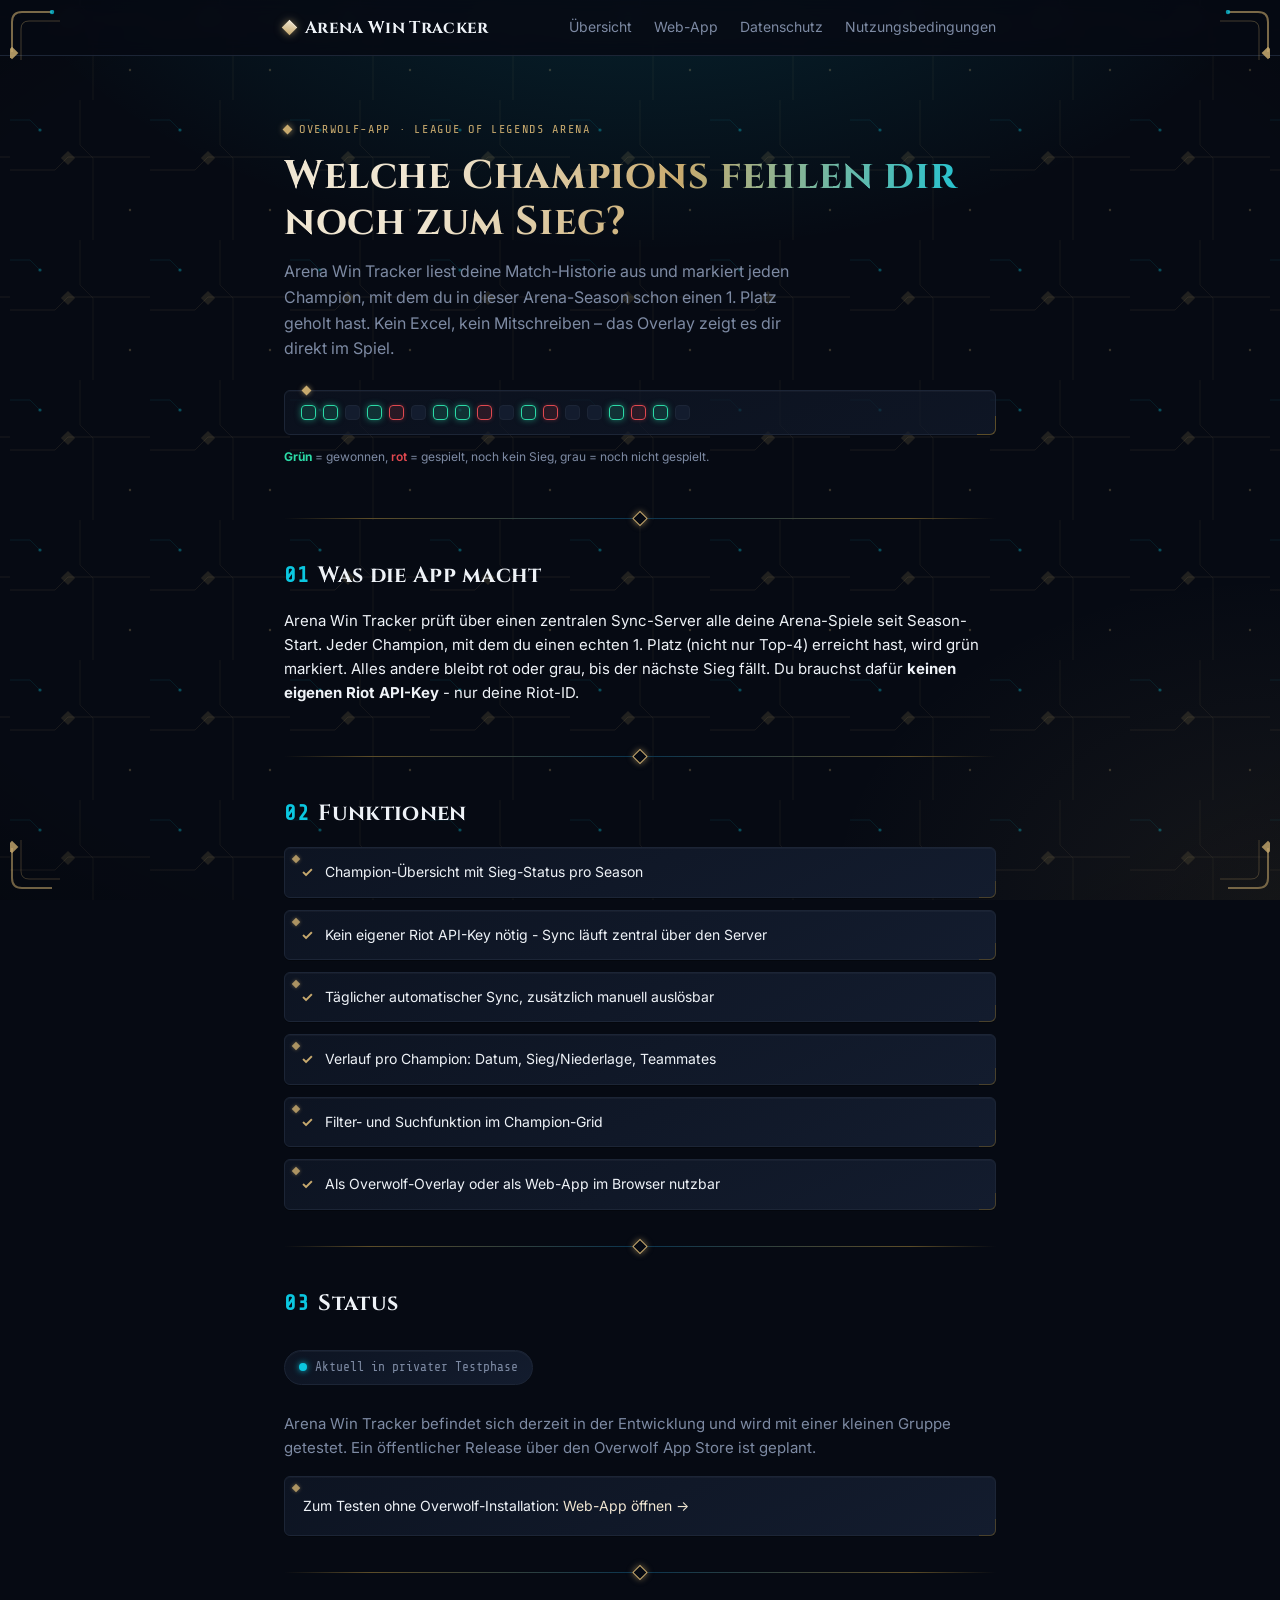
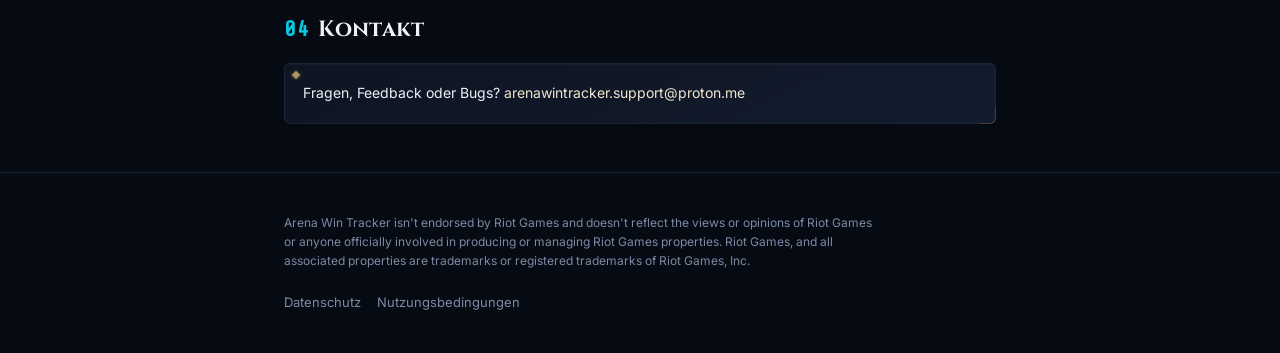
==== index.html @ 66c4bb80 "Add files via upload" ====
<!DOCTYPE html>
<html lang="de">
<head>
  <meta charset="utf-8" />
  <meta name="viewport" content="width=device-width, initial-scale=1" />
  <title>Arena Win Tracker</title>
  <meta name="description" content="Arena Win Tracker zeigt dir auf einen Blick, mit welchen Champions du in dieser League of Legends Arena-Season schon einen 1. Platz erreicht hast." />
  <link rel="stylesheet" href="style.css" />
</head>
<body>

  <nav class="top">
    <div class="wrap">
      <div class="brand"><span class="dot"></span> Arena Win Tracker</div>
      <div class="links">
        <a href="index.html">Übersicht</a>
        <a href="app/index.html">Web-App</a>
        <a href="privacy.html">Datenschutz</a>
        <a href="terms.html">Nutzungsbedingungen</a>
      </div>
    </div>
  </nav>

  <header class="hero">
    <div class="wrap">
      <div class="eyebrow">Overwolf-App · League of Legends Arena</div>
      <h1>Welche Champions fehlen dir noch zum Sieg?</h1>
      <p class="lead">
        Arena Win Tracker liest deine Match-Historie aus und markiert jeden Champion,
        mit dem du in dieser Arena-Season schon einen 1. Platz geholt hast. Kein Excel,
        kein Mitschreiben – das Overlay zeigt es dir direkt im Spiel.
      </p>
      <div class="tile-row" aria-hidden="true">
        <div class="tile won"></div><div class="tile won"></div><div class="tile"></div>
        <div class="tile won"></div><div class="tile lost"></div><div class="tile"></div>
        <div class="tile won"></div><div class="tile won"></div><div class="tile lost"></div>
        <div class="tile"></div><div class="tile won"></div><div class="tile lost"></div>
        <div class="tile"></div><div class="tile"></div><div class="tile won"></div>
        <div class="tile lost"></div><div class="tile won"></div><div class="tile"></div>
      </div>
      <p class="tile-caption"><strong>Grün</strong> = gewonnen, <span class="lost-label">rot</span> = gespielt, noch kein Sieg, grau = noch nicht gespielt.</p>
    </div>
  </header>

  <section class="block">
    <div class="wrap">
      <h2><span class="num">01</span>Was die App macht</h2>
      <p>
        Arena Win Tracker prüft über einen zentralen Sync-Server alle deine
        Arena-Spiele seit Season-Start. Jeder Champion, mit dem du einen echten 1. Platz
        (nicht nur Top-4) erreicht hast, wird grün markiert. Alles andere bleibt rot
        oder grau, bis der nächste Sieg fällt. Du brauchst dafür <strong>keinen
        eigenen Riot API-Key</strong> - nur deine Riot-ID.
      </p>
    </div>
  </section>

  <section class="block">
    <div class="wrap">
      <h2><span class="num">02</span>Funktionen</h2>
      <ul class="feature-list">
        <li><span class="mark">✓</span> Champion-Übersicht mit Sieg-Status pro Season</li>
        <li><span class="mark">✓</span> Kein eigener Riot API-Key nötig - Sync läuft zentral über den Server</li>
        <li><span class="mark">✓</span> Täglicher automatischer Sync, zusätzlich manuell auslösbar</li>
        <li><span class="mark">✓</span> Verlauf pro Champion: Datum, Sieg/Niederlage, Teammates</li>
        <li><span class="mark">✓</span> Filter- und Suchfunktion im Champion-Grid</li>
        <li><span class="mark">✓</span> Als Overwolf-Overlay oder als Web-App im Browser nutzbar</li>
      </ul>
    </div>
  </section>

  <section class="block">
    <div class="wrap">
      <h2><span class="num">03</span>Status</h2>
      <p class="status-badge"><span class="pulse"></span> Aktuell in privater Testphase</p>
      <p class="muted" style="margin-top:14px;">
        Arena Win Tracker befindet sich derzeit in der Entwicklung und wird mit einer
        kleinen Gruppe getestet. Ein öffentlicher Release über den Overwolf App Store
        ist geplant.
      </p>
      <div class="contact-box" style="margin-top:16px;">
        Zum Testen ohne Overwolf-Installation: <a href="app/index.html">Web-App öffnen →</a>
      </div>
    </div>
  </section>

  <section class="block">
    <div class="wrap">
      <h2><span class="num">04</span>Kontakt</h2>
      <div class="contact-box">
        Fragen, Feedback oder Bugs? <a href="mailto:arenawintracker.support@proton.me">arenawintracker.support@proton.me</a>
      </div>
    </div>
  </section>

  <footer>
    <div class="wrap">
      <p class="riot-disclaimer">
        Arena Win Tracker isn't endorsed by Riot Games and doesn't reflect the views or
        opinions of Riot Games or anyone officially involved in producing or managing
        Riot Games properties. Riot Games, and all associated properties are trademarks
        or registered trademarks of Riot Games, Inc.
      </p>
      <div class="links">
        <a href="privacy.html">Datenschutz</a>
        <a href="terms.html">Nutzungsbedingungen</a>
      </div>
    </div>
  </footer>

</body>
</html>
---- style.css ----
@import url('https://fonts.googleapis.com/css2?family=Cinzel:wght@600;700&family=Inter:wght@400;500;600&family=Share+Tech+Mono&display=swap');

:root {
  --bg: #060a13;
  --surface: #0d1422;
  --surface-2: #131c2e;
  --gold: #c8aa6e;
  --gold-light: #f0e6d2;
  --gold-dim: #5c4d28;
  --cyan: #0bc7e0;
  --cyan-dim: #0a3550;
  --win: #2bd9a6;
  --missing: #e0484f;
  --text: #eef2f7;
  --muted: #7d8aa3;
  --border: #1c2536;
}

* { box-sizing: border-box; }
html { scroll-behavior: smooth; }

body {
  margin: 0;
  background: var(--bg);
  background-image:
    radial-gradient(ellipse 1100px 600px at 50% -12%, rgba(11,199,224,0.16), transparent 60%),
    radial-gradient(ellipse 700px 500px at 100% 100%, rgba(200,170,110,0.08), transparent 65%),
    radial-gradient(ellipse 1400px 900px at 50% 50%, transparent 55%, rgba(0,0,0,0.55) 100%),
    url("data:image/svg+xml,<svg xmlns='http://www.w3.org/2000/svg' width='140' height='140'><path d='M0 70 H45 L58 57 H140' stroke='%23c8aa6e' stroke-width='1' fill='none' opacity='0.10'/><path d='M70 0 V45 L83 58 V140' stroke='%23c8aa6e' stroke-width='1' fill='none' opacity='0.07'/><path d='M0 20 H20 L30 30' stroke='%230bc7e0' stroke-width='1' fill='none' opacity='0.10'/><rect x='53' y='53' width='10' height='10' fill='%23c8aa6e' opacity='0.14' transform='rotate(45 58 58)'/><circle cx='30' cy='30' r='1.6' fill='%230bc7e0' opacity='0.35'/><circle cx='120' cy='110' r='1.2' fill='%23c8aa6e' opacity='0.25'/></svg>");
  background-position: top center, bottom right, center, center;
  background-repeat: no-repeat, no-repeat, no-repeat, repeat;
  background-attachment: fixed, fixed, fixed, fixed;
  position: relative;
  color: var(--text);
  font-family: 'Inter', "Segoe UI", Arial, sans-serif;
  line-height: 1.6;
}
body::before, body::after {
  content: ""; position: fixed; width: 60px; height: 60px; z-index: 5; pointer-events: none;
}
body::before { left: 10px; bottom: 10px; background: url("data:image/svg+xml,<svg xmlns='http://www.w3.org/2000/svg' width='60' height='60'><path d='M2 18 L2 48 Q2 58 12 58 L42 58' stroke='%23c8aa6e' stroke-width='2' fill='none' opacity='0.55'/><path d='M11 10 L11 41 Q11 49 19 49 L50 49' stroke='%23c8aa6e' stroke-width='1' fill='none' opacity='0.28'/><rect x='-2.5' y='12.5' width='9' height='9' fill='%23c8aa6e' opacity='0.8' transform='rotate(45 2 17)'/></svg>") no-repeat; }
body::after  { right: 10px; bottom: 10px; background: url("data:image/svg+xml,<svg xmlns='http://www.w3.org/2000/svg' width='60' height='60'><path d='M58 18 L58 48 Q58 58 48 58 L18 58' stroke='%23c8aa6e' stroke-width='2' fill='none' opacity='0.55'/><path d='M49 10 L49 41 Q49 49 41 49 L10 49' stroke='%23c8aa6e' stroke-width='1' fill='none' opacity='0.28'/><rect x='53.5' y='12.5' width='9' height='9' fill='%23c8aa6e' opacity='0.8' transform='rotate(45 58 17)'/></svg>") no-repeat; }

h1, h2, h3, .display {
  font-family: 'Cinzel', "Segoe UI", Arial, sans-serif;
  font-weight: 700;
  letter-spacing: 0.015em;
}

a { color: var(--gold-light); text-decoration: none; }
a:hover { text-decoration: underline; color: var(--cyan); }
a:focus-visible, button:focus-visible { outline: 2px solid var(--cyan); outline-offset: 2px; }

.wrap { max-width: 760px; margin: 0 auto; padding: 0 24px; }

/* ---------- Nav ---------- */

nav.top {
  border-bottom: 1px solid var(--border);
  background: rgba(6,10,19,0.86);
  backdrop-filter: blur(8px);
  position: sticky; top: 0; z-index: 10;
}
nav.top::before, nav.top::after {
  content: ""; position: fixed; top: 10px; width: 60px; height: 60px; z-index: 11; pointer-events: none;
}
nav.top::before { left: 10px; background: url("data:image/svg+xml,<svg xmlns='http://www.w3.org/2000/svg' width='60' height='60'><path d='M2 42 L2 12 Q2 2 12 2 L42 2' stroke='%23c8aa6e' stroke-width='2' fill='none' opacity='0.6'/><path d='M11 50 L11 19 Q11 11 19 11 L50 11' stroke='%23c8aa6e' stroke-width='1' fill='none' opacity='0.32'/><rect x='-2.5' y='38.5' width='9' height='9' fill='%23c8aa6e' opacity='0.85' transform='rotate(45 2 43)'/><circle cx='42' cy='2' r='2.2' fill='%230bc7e0' opacity='0.75'/></svg>") no-repeat; }
nav.top::after  { right: 10px; background: url("data:image/svg+xml,<svg xmlns='http://www.w3.org/2000/svg' width='60' height='60'><path d='M58 42 L58 12 Q58 2 48 2 L18 2' stroke='%23c8aa6e' stroke-width='2' fill='none' opacity='0.6'/><path d='M49 50 L49 19 Q49 11 41 11 L10 11' stroke='%23c8aa6e' stroke-width='1' fill='none' opacity='0.32'/><rect x='53.5' y='38.5' width='9' height='9' fill='%23c8aa6e' opacity='0.85' transform='rotate(45 58 43)'/><circle cx='18' cy='2' r='2.2' fill='%230bc7e0' opacity='0.75'/></svg>") no-repeat; }
nav.top .wrap {
  display: flex; align-items: center; justify-content: space-between;
  padding: 14px 24px;
}
.brand {
  display: flex; align-items: center; gap: 10px;
  font-family: 'Cinzel', sans-serif; font-weight: 700; font-size: 17px; color: var(--text);
  letter-spacing: 0.02em;
}
.brand .dot {
  width: 11px; height: 11px; background: linear-gradient(145deg, var(--gold-light), var(--gold));
  transform: rotate(45deg);
  box-shadow: 0 0 8px rgba(200,170,110,0.65), inset 0 1px 0 rgba(255,255,255,0.4);
}
nav.top .links { display: flex; gap: 22px; font-size: 14px; }
nav.top .links a { color: var(--muted); }
nav.top .links a:hover { color: var(--gold-light); text-decoration: none; }

/* ---------- Hero ---------- */

.hero { padding: 64px 0 40px; position: relative; }
.eyebrow {
  font-family: 'Share Tech Mono', monospace;
  color: var(--gold); font-size: 12px; letter-spacing: 0.14em;
  text-transform: uppercase; font-weight: 400; margin-bottom: 14px;
  display: flex; align-items: center; gap: 8px;
}
.eyebrow::before {
  content: "";
  width: 7px; height: 7px; background: var(--gold);
  transform: rotate(45deg);
  box-shadow: 0 0 6px rgba(200,170,110,0.8);
  flex-shrink: 0;
}
.hero h1 {
  font-size: 40px; line-height: 1.15; margin: 0 0 14px;
  background: linear-gradient(100deg, var(--gold-light) 20%, var(--gold) 55%, var(--cyan) 100%);
  -webkit-background-clip: text; background-clip: text; color: transparent;
}
.hero p.lead { color: var(--muted); font-size: 16px; max-width: 520px; margin: 0 0 28px; }

/* Signature element: Champion-Pool Fortschrittsreihe als gerahmtes Hextech-Panel */
.tile-row {
  display: flex; gap: 7px; flex-wrap: wrap; margin-bottom: 10px;
  position: relative; padding: 14px 16px;
  border: 1px solid var(--border); border-radius: 6px;
  background: linear-gradient(155deg, rgba(13,20,34,0.65), rgba(19,28,46,0.65));
  box-shadow: inset 0 1px 0 rgba(255,255,255,0.03);
}
.tile-row::before {
  content: ""; position: absolute; top: -4px; left: 18px;
  width: 7px; height: 7px; background: var(--gold);
  transform: rotate(45deg); box-shadow: 0 0 5px rgba(200,170,110,0.7);
}
.tile-row::after {
  content: ""; position: absolute; bottom: -1px; right: -1px;
  width: 18px; height: 18px;
  border-bottom: 1.5px solid var(--gold-dim); border-right: 1.5px solid var(--gold-dim);
  border-radius: 0 0 6px 0;
}
.tile {
  width: 15px; height: 15px;
  border-radius: 4px;
  background: var(--surface-2);
  border: 1.5px solid var(--border);
  transition: transform 0.12s ease, box-shadow 0.12s ease;
}
.tile.won { background: rgba(43,217,166,0.16); border-color: var(--win); box-shadow: 0 0 6px rgba(43,217,166,0.5); }
.tile.lost { background: rgba(224,72,79,0.14); border-color: var(--missing); box-shadow: 0 0 4px rgba(224,72,79,0.3); }
.tile-row:hover .tile { transform: scale(1.05); }
.tile-caption { font-size: 12px; color: var(--muted); }
.tile-caption strong { color: var(--win); }
.tile-caption .lost-label { color: var(--missing); font-weight: 600; }

/* ---------- Sections ---------- */

section.block {
  padding: 40px 0 36px; border-top: none; position: relative;
}
section.block::before {
  content: "";
  position: absolute; top: 0; left: 50%; transform: translateX(-50%);
  width: calc(100% - 48px); max-width: 712px; height: 1px;
  background: linear-gradient(90deg, transparent, var(--gold-dim) 12%, var(--cyan-dim) 50%, var(--gold-dim) 88%, transparent);
}
section.block::after {
  content: "";
  position: absolute; top: -5px; left: 50%;
  width: 9px; height: 9px; background: var(--bg);
  border: 1.5px solid var(--gold);
  transform: translateX(-50%) rotate(45deg);
  box-shadow: 0 0 6px rgba(200,170,110,0.6);
}
section.block h2 { font-size: 22px; margin: 0 0 16px; color: var(--text); }
section.block h2 .num {
  font-family: 'Share Tech Mono', monospace; color: var(--cyan);
  margin-right: 8px; letter-spacing: 0.05em;
}

.feature-list { list-style: none; margin: 0; padding: 0; display: grid; gap: 12px; }
.feature-list li {
  position: relative;
  display: flex; gap: 12px; align-items: flex-start; padding: 13px 16px;
  background: linear-gradient(155deg, var(--surface), var(--surface-2));
  border: 1px solid var(--border); border-radius: 6px; font-size: 14px;
  box-shadow: inset 0 1px 0 rgba(255,255,255,0.03), 0 1px 0 rgba(0,0,0,0.3);
  transition: border-color 0.18s ease, transform 0.18s ease, box-shadow 0.18s ease;
}
.feature-list li:hover {
  border-color: var(--gold-dim);
  transform: translateY(-1px);
  box-shadow: inset 0 1px 0 rgba(255,255,255,0.04), 0 6px 18px rgba(0,0,0,0.35);
}
.feature-list li::before, .contact-box::before {
  content: ""; position: absolute; top: 8px; left: 8px;
  width: 6px; height: 6px; background: var(--gold);
  transform: rotate(45deg); opacity: 0.85; pointer-events: none;
  box-shadow: 0 0 4px rgba(200,170,110,0.6);
}
.feature-list li::after, .contact-box::after {
  content: ""; position: absolute; bottom: -1px; right: -1px;
  width: 16px; height: 16px; pointer-events: none;
  border-bottom: 1.5px solid var(--gold-dim); border-right: 1.5px solid var(--gold-dim);
  border-radius: 0 0 6px 0; opacity: 0.7;
}
.feature-list li .mark { color: var(--gold); font-weight: 700; flex-shrink: 0; }

.status-badge {
  display: inline-flex; align-items: center; gap: 8px;
  background: linear-gradient(155deg, var(--surface), var(--surface-2));
  border: 1px solid var(--border);
  border-radius: 999px; padding: 6px 14px; font-size: 13px; color: var(--muted);
  font-family: 'Share Tech Mono', monospace;
  box-shadow: inset 0 1px 0 rgba(255,255,255,0.04);
}
.status-badge .pulse {
  width: 8px; height: 8px; border-radius: 50%; background: var(--cyan);
  box-shadow: 0 0 6px rgba(11,199,224,0.9);
  animation: hexPulse 1.8s ease-in-out infinite;
}
@keyframes hexPulse {
  0%, 100% { opacity: 1; box-shadow: 0 0 4px rgba(11,199,224,0.7); }
  50% { opacity: 0.55; box-shadow: 0 0 10px rgba(11,199,224,1); }
}

p { color: var(--text); font-size: 15px; }
p.muted, .muted { color: var(--muted); }

table.legal { width: 100%; border-collapse: collapse; font-size: 14px; margin: 16px 0; }
table.legal th, table.legal td {
  text-align: left; padding: 10px 12px; border-bottom: 1px solid var(--border); vertical-align: top;
}
table.legal th { color: var(--gold-light); font-weight: 600; width: 38%; font-family: 'Share Tech Mono', monospace; font-size: 12.5px; letter-spacing: 0.02em; }
table.legal tr { transition: background 0.15s ease; }
table.legal tr:hover td, table.legal tr:hover th { background: rgba(11,199,224,0.06); }

.contact-box {
  position: relative;
  background: linear-gradient(155deg, var(--surface), var(--surface-2));
  border: 1px solid var(--border);
  border-radius: 6px; padding: 18px; font-size: 14px;
  box-shadow: inset 0 1px 0 rgba(255,255,255,0.03), 0 1px 0 rgba(0,0,0,0.3);
}

/* ---------- Footer ---------- */

footer {
  border-top: 1px solid var(--border);
  padding: 28px 0 40px; margin-top: 12px;
}
footer .wrap { display: flex; flex-direction: column; gap: 10px; }
.riot-disclaimer {
  font-size: 12px; color: var(--muted); line-height: 1.6; max-width: 600px;
}
footer .links { display: flex; gap: 16px; font-size: 13px; }
footer .links a { color: var(--muted); }
footer .links a:hover { color: var(--gold-light); }

@media (max-width: 560px) {
  .hero h1 { font-size: 30px; }
  nav.top::before, nav.top::after, body::before, body::after { display: none; }
}

@media (prefers-reduced-motion: reduce) {
  html { scroll-behavior: auto; }
  .status-badge .pulse { animation: none; }
}
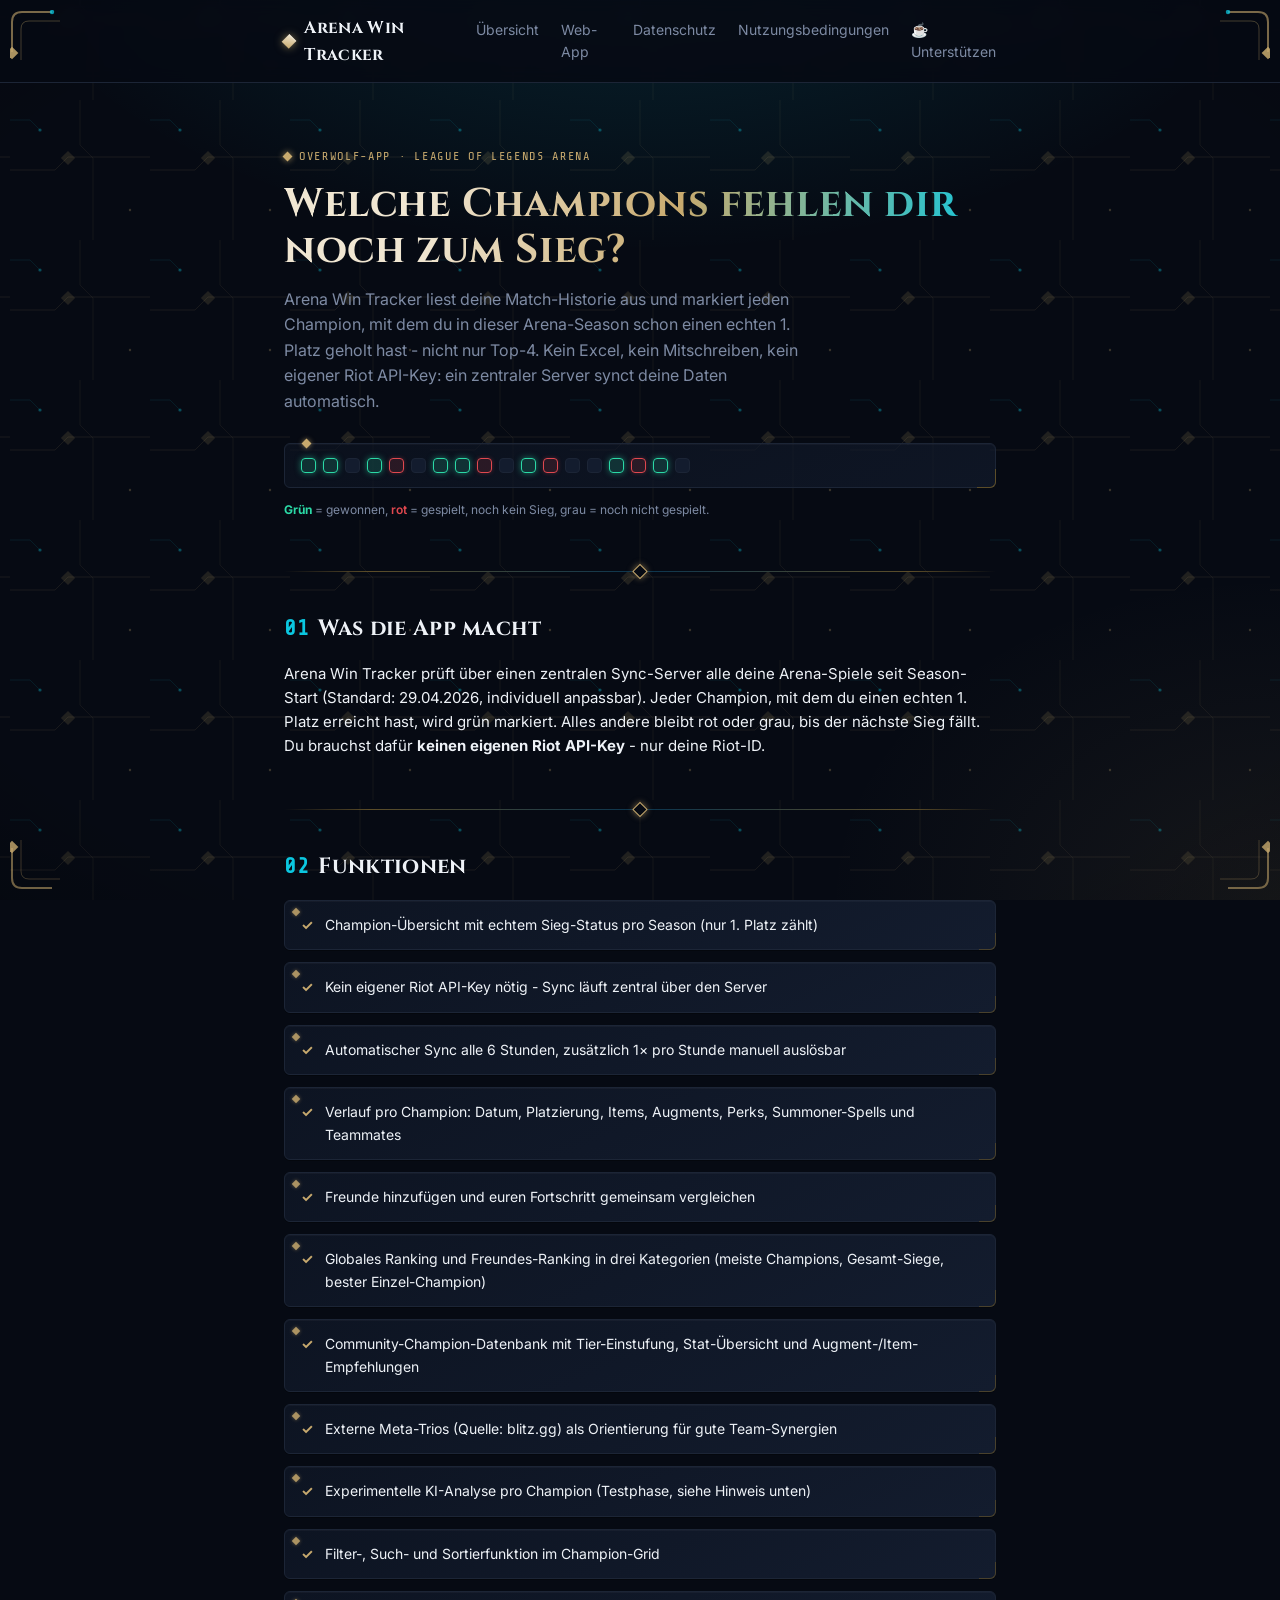
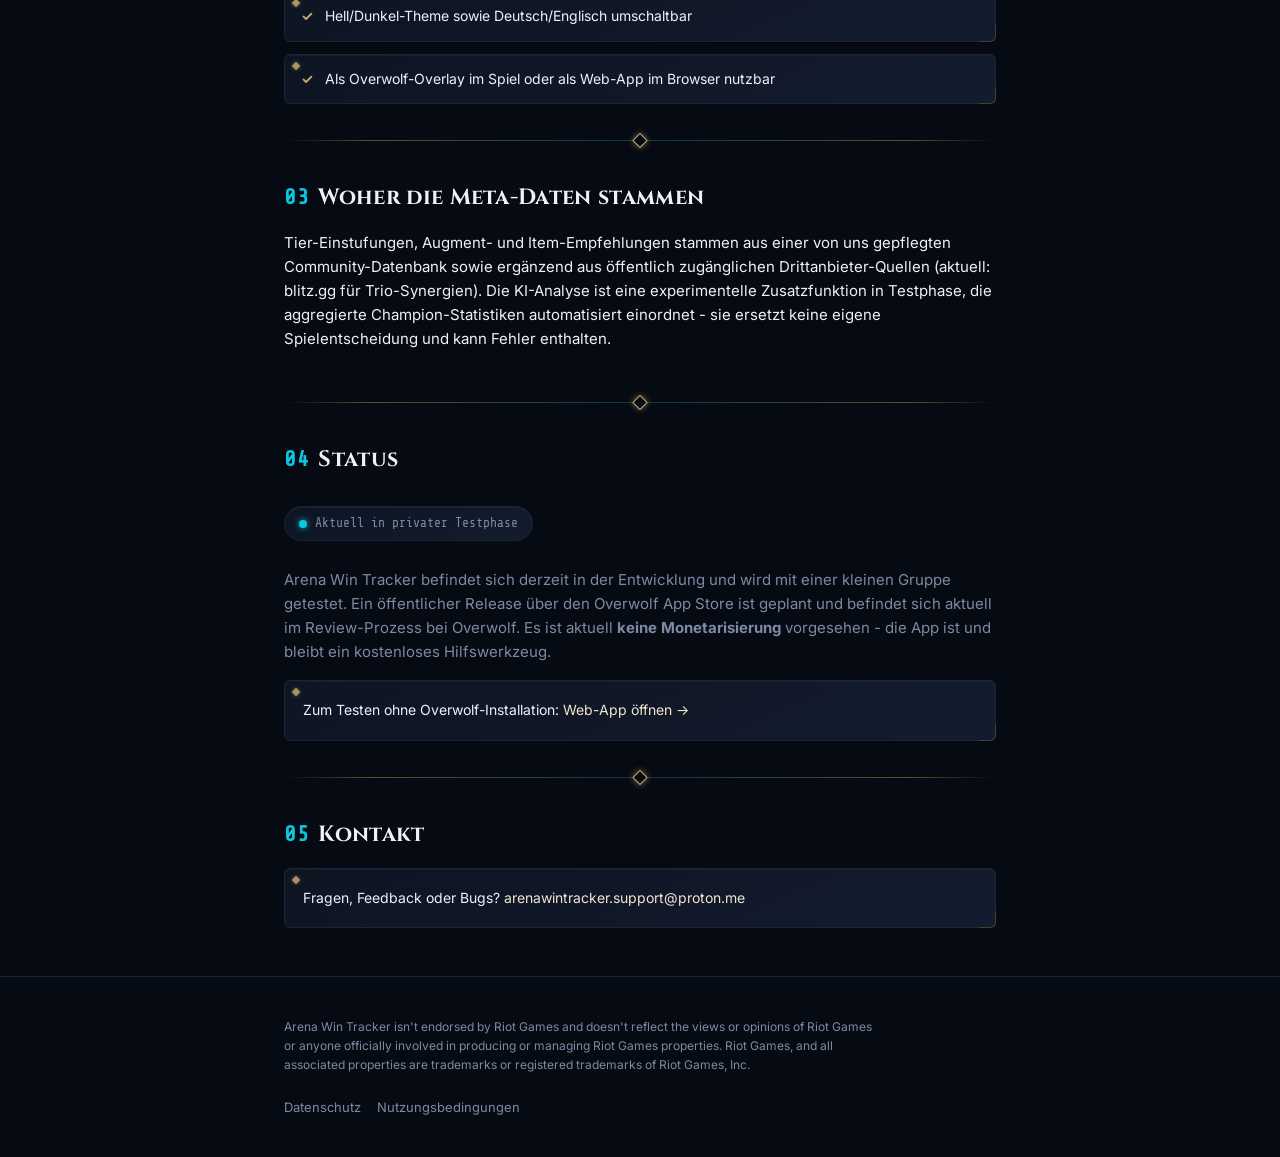
==== commit c174f054: "Add files via upload" ====
--- a/index.html
+++ b/index.html
@@ -4,7 +4,27 @@
   <meta charset="utf-8" />
   <meta name="viewport" content="width=device-width, initial-scale=1" />
   <title>Arena Win Tracker</title>
-  <meta name="description" content="Arena Win Tracker zeigt dir auf einen Blick, mit welchen Champions du in dieser League of Legends Arena-Season schon einen 1. Platz erreicht hast." />
+  <meta name="description" content="Arena Win Tracker zeigt dir auf einen Blick, mit welchen Champions du in dieser League of Legends Arena-Season schon einen echten 1. Platz erreicht hast - inklusive Freunde-Ranking und Community-Tier-Liste." />
+
+  <!-- Favicon -->
+  <link rel="icon" type="image/svg+xml" href="favicon.svg" />
+  <link rel="icon" type="image/png" sizes="32x32" href="favicon-32.png" />
+  <link rel="icon" type="image/png" sizes="192x192" href="favicon-192.png" />
+  <link rel="apple-touch-icon" href="apple-touch-icon.png" />
+
+  <!-- Open Graph / Social-Vorschau -->
+  <meta property="og:type" content="website" />
+  <meta property="og:title" content="Arena Win Tracker" />
+  <meta property="og:description" content="Welche Champions fehlen dir noch zum Sieg? Arena Win Tracker zeigt deinen 1.-Platz-Fortschritt in League of Legends Arena." />
+  <meta property="og:url" content="https://arenawintracker.org/" />
+  <meta property="og:image" content="https://arenawintracker.org/og-image.png" />
+  <meta property="og:image:width" content="1200" />
+  <meta property="og:image:height" content="630" />
+  <meta name="twitter:card" content="summary_large_image" />
+  <meta name="twitter:title" content="Arena Win Tracker" />
+  <meta name="twitter:description" content="Welche Champions fehlen dir noch zum Sieg? Arena Win Tracker zeigt deinen 1.-Platz-Fortschritt in League of Legends Arena." />
+  <meta name="twitter:image" content="https://arenawintracker.org/og-image.png" />
+
   <link rel="stylesheet" href="style.css" />
 </head>
 <body>
@@ -17,6 +37,7 @@
         <a href="app/index.html">Web-App</a>
         <a href="privacy.html">Datenschutz</a>
         <a href="terms.html">Nutzungsbedingungen</a>
+        <a href="https://ko-fi.com/DEIN-KOFI-NAME" target="_blank" rel="noopener noreferrer">☕ Unterstützen</a>
       </div>
     </div>
   </nav>
@@ -27,8 +48,9 @@
       <h1>Welche Champions fehlen dir noch zum Sieg?</h1>
       <p class="lead">
         Arena Win Tracker liest deine Match-Historie aus und markiert jeden Champion,
-        mit dem du in dieser Arena-Season schon einen 1. Platz geholt hast. Kein Excel,
-        kein Mitschreiben – das Overlay zeigt es dir direkt im Spiel.
+        mit dem du in dieser Arena-Season schon einen echten 1. Platz geholt hast -
+        nicht nur Top-4. Kein Excel, kein Mitschreiben, kein eigener Riot API-Key:
+        ein zentraler Server synct deine Daten automatisch.
       </p>
       <div class="tile-row" aria-hidden="true">
         <div class="tile won"></div><div class="tile won"></div><div class="tile"></div>
@@ -47,10 +69,11 @@
       <h2><span class="num">01</span>Was die App macht</h2>
       <p>
         Arena Win Tracker prüft über einen zentralen Sync-Server alle deine
-        Arena-Spiele seit Season-Start. Jeder Champion, mit dem du einen echten 1. Platz
-        (nicht nur Top-4) erreicht hast, wird grün markiert. Alles andere bleibt rot
-        oder grau, bis der nächste Sieg fällt. Du brauchst dafür <strong>keinen
-        eigenen Riot API-Key</strong> - nur deine Riot-ID.
+        Arena-Spiele seit Season-Start (Standard: 29.04.2026, individuell
+        anpassbar). Jeder Champion, mit dem du einen echten 1. Platz erreicht
+        hast, wird grün markiert. Alles andere bleibt rot oder grau, bis der
+        nächste Sieg fällt. Du brauchst dafür <strong>keinen eigenen Riot
+        API-Key</strong> - nur deine Riot-ID.
       </p>
     </div>
   </section>
@@ -59,24 +82,47 @@
     <div class="wrap">
       <h2><span class="num">02</span>Funktionen</h2>
       <ul class="feature-list">
-        <li><span class="mark">✓</span> Champion-Übersicht mit Sieg-Status pro Season</li>
+        <li><span class="mark">✓</span> Champion-Übersicht mit echtem Sieg-Status pro Season (nur 1. Platz zählt)</li>
         <li><span class="mark">✓</span> Kein eigener Riot API-Key nötig - Sync läuft zentral über den Server</li>
-        <li><span class="mark">✓</span> Täglicher automatischer Sync, zusätzlich manuell auslösbar</li>
-        <li><span class="mark">✓</span> Verlauf pro Champion: Datum, Sieg/Niederlage, Teammates</li>
-        <li><span class="mark">✓</span> Filter- und Suchfunktion im Champion-Grid</li>
-        <li><span class="mark">✓</span> Als Overwolf-Overlay oder als Web-App im Browser nutzbar</li>
+        <li><span class="mark">✓</span> Automatischer Sync alle 6 Stunden, zusätzlich 1× pro Stunde manuell auslösbar</li>
+        <li><span class="mark">✓</span> Verlauf pro Champion: Datum, Platzierung, Items, Augments, Perks, Summoner-Spells und Teammates</li>
+        <li><span class="mark">✓</span> Freunde hinzufügen und euren Fortschritt gemeinsam vergleichen</li>
+        <li><span class="mark">✓</span> Globales Ranking und Freundes-Ranking in drei Kategorien (meiste Champions, Gesamt-Siege, bester Einzel-Champion)</li>
+        <li><span class="mark">✓</span> Community-Champion-Datenbank mit Tier-Einstufung, Stat-Übersicht und Augment-/Item-Empfehlungen</li>
+        <li><span class="mark">✓</span> Externe Meta-Trios (Quelle: blitz.gg) als Orientierung für gute Team-Synergien</li>
+        <li><span class="mark">✓</span> Experimentelle KI-Analyse pro Champion (Testphase, siehe Hinweis unten)</li>
+        <li><span class="mark">✓</span> Filter-, Such- und Sortierfunktion im Champion-Grid</li>
+        <li><span class="mark">✓</span> Hell/Dunkel-Theme sowie Deutsch/Englisch umschaltbar</li>
+        <li><span class="mark">✓</span> Als Overwolf-Overlay im Spiel oder als Web-App im Browser nutzbar</li>
       </ul>
     </div>
   </section>
 
   <section class="block">
     <div class="wrap">
-      <h2><span class="num">03</span>Status</h2>
+      <h2><span class="num">03</span>Woher die Meta-Daten stammen</h2>
+      <p>
+        Tier-Einstufungen, Augment- und Item-Empfehlungen stammen aus einer von
+        uns gepflegten Community-Datenbank sowie ergänzend aus öffentlich
+        zugänglichen Drittanbieter-Quellen (aktuell: blitz.gg für Trio-Synergien).
+        Die KI-Analyse ist eine experimentelle Zusatzfunktion in Testphase, die
+        aggregierte Champion-Statistiken automatisiert einordnet - sie ersetzt
+        keine eigene Spielentscheidung und kann Fehler enthalten.
+      </p>
+    </div>
+  </section>
+
+  <section class="block">
+    <div class="wrap">
+      <h2><span class="num">04</span>Status</h2>
       <p class="status-badge"><span class="pulse"></span> Aktuell in privater Testphase</p>
       <p class="muted" style="margin-top:14px;">
-        Arena Win Tracker befindet sich derzeit in der Entwicklung und wird mit einer
-        kleinen Gruppe getestet. Ein öffentlicher Release über den Overwolf App Store
-        ist geplant.
+        Arena Win Tracker befindet sich derzeit in der Entwicklung und wird mit
+        einer kleinen Gruppe getestet. Ein öffentlicher Release über den
+        Overwolf App Store ist geplant und befindet sich aktuell im
+        Review-Prozess bei Overwolf. Es ist aktuell <strong>keine
+        Monetarisierung</strong> vorgesehen - die App ist und bleibt ein
+        kostenloses Hilfswerkzeug.
       </p>
       <div class="contact-box" style="margin-top:16px;">
         Zum Testen ohne Overwolf-Installation: <a href="app/index.html">Web-App öffnen →</a>
@@ -86,7 +132,7 @@
 
   <section class="block">
     <div class="wrap">
-      <h2><span class="num">04</span>Kontakt</h2>
+      <h2><span class="num">05</span>Kontakt</h2>
       <div class="contact-box">
         Fragen, Feedback oder Bugs? <a href="mailto:arenawintracker.support@proton.me">arenawintracker.support@proton.me</a>
       </div>
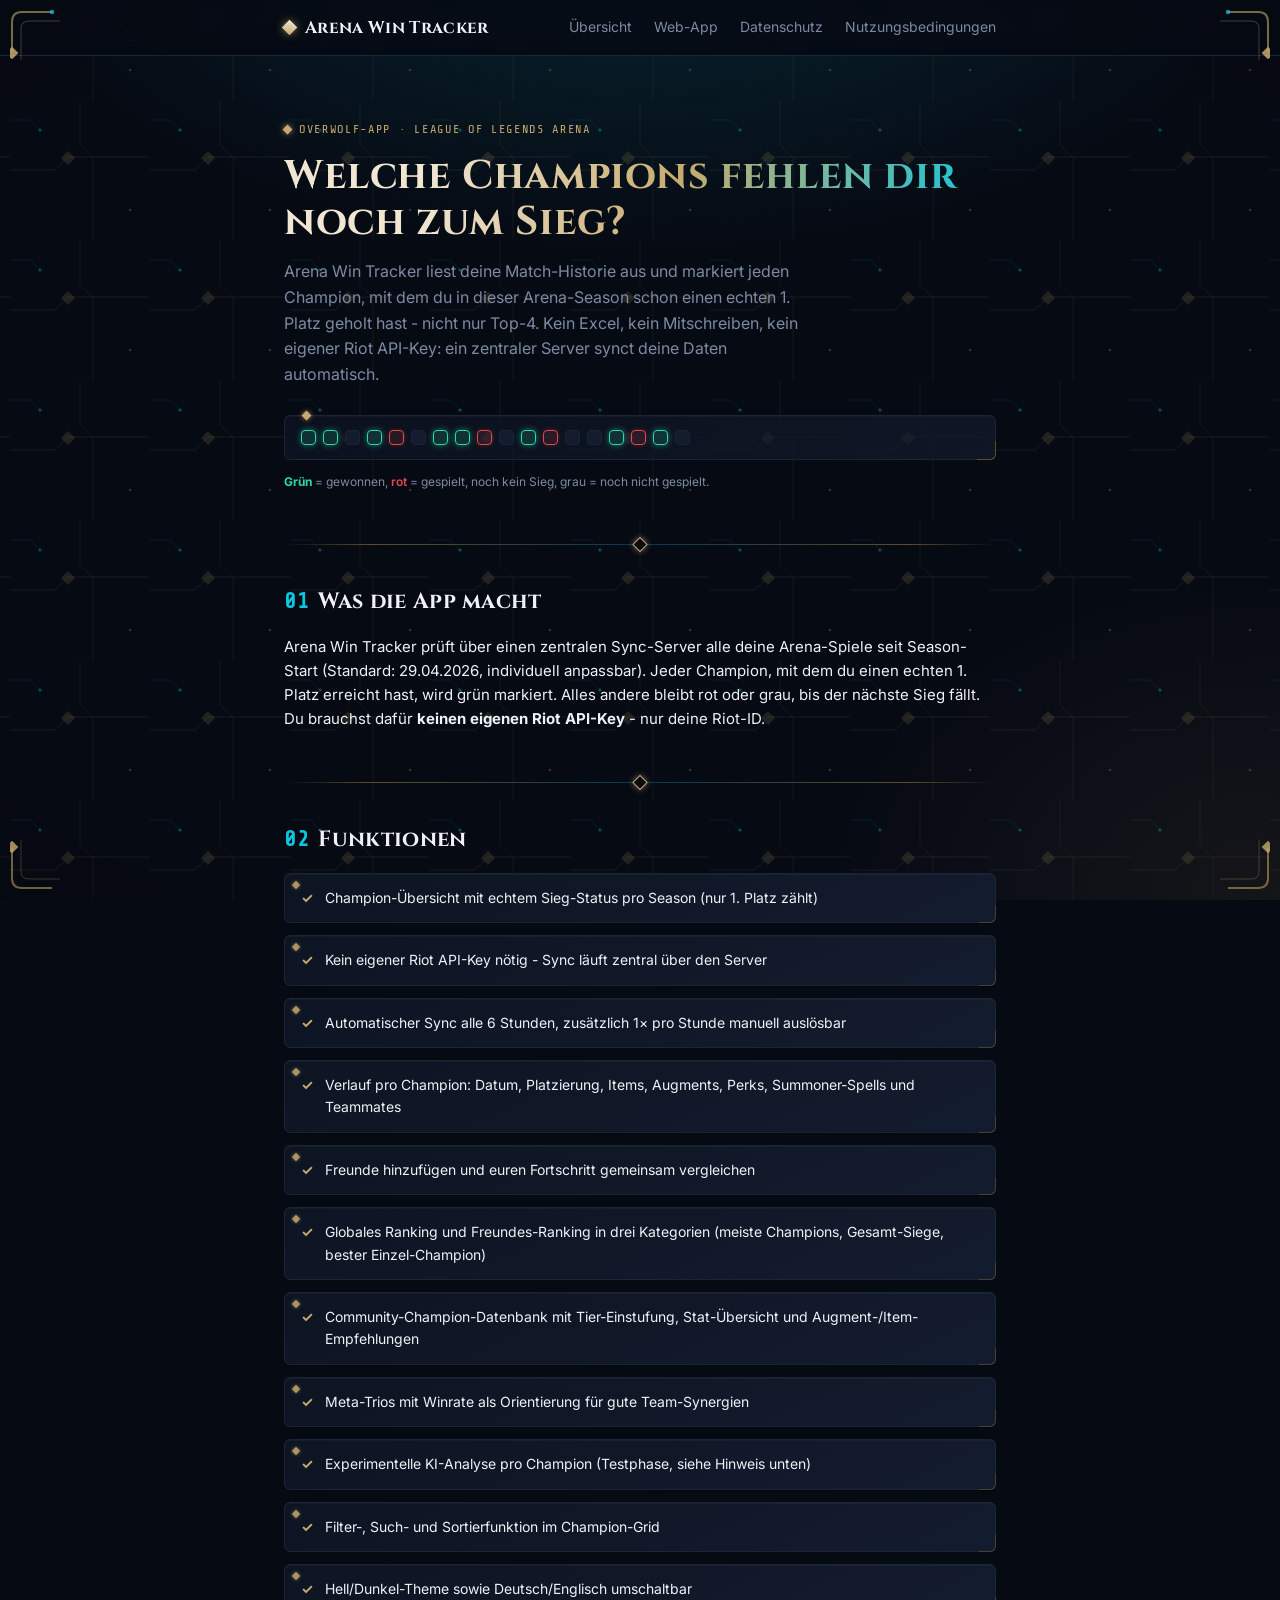
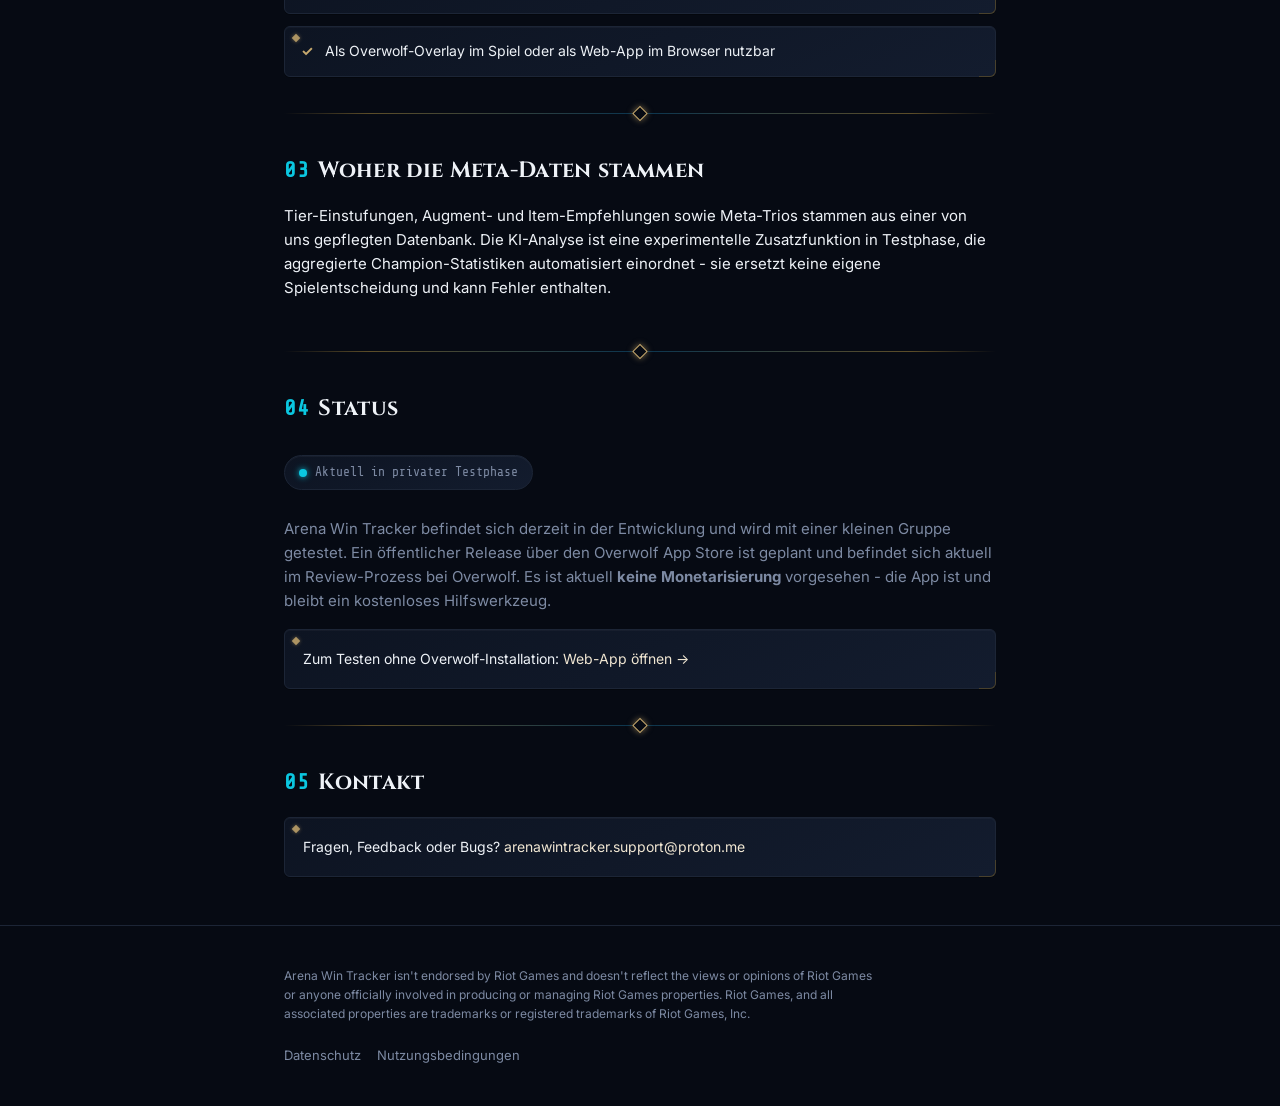
==== commit 2bba0100: "Add files via upload" ====
--- a/index.html
+++ b/index.html
@@ -37,7 +37,6 @@
         <a href="app/index.html">Web-App</a>
         <a href="privacy.html">Datenschutz</a>
         <a href="terms.html">Nutzungsbedingungen</a>
-        <a href="https://ko-fi.com/DEIN-KOFI-NAME" target="_blank" rel="noopener noreferrer">☕ Unterstützen</a>
       </div>
     </div>
   </nav>
@@ -89,7 +88,7 @@
         <li><span class="mark">✓</span> Freunde hinzufügen und euren Fortschritt gemeinsam vergleichen</li>
         <li><span class="mark">✓</span> Globales Ranking und Freundes-Ranking in drei Kategorien (meiste Champions, Gesamt-Siege, bester Einzel-Champion)</li>
         <li><span class="mark">✓</span> Community-Champion-Datenbank mit Tier-Einstufung, Stat-Übersicht und Augment-/Item-Empfehlungen</li>
-        <li><span class="mark">✓</span> Externe Meta-Trios (Quelle: blitz.gg) als Orientierung für gute Team-Synergien</li>
+        <li><span class="mark">✓</span> Meta-Trios mit Winrate als Orientierung für gute Team-Synergien</li>
         <li><span class="mark">✓</span> Experimentelle KI-Analyse pro Champion (Testphase, siehe Hinweis unten)</li>
         <li><span class="mark">✓</span> Filter-, Such- und Sortierfunktion im Champion-Grid</li>
         <li><span class="mark">✓</span> Hell/Dunkel-Theme sowie Deutsch/Englisch umschaltbar</li>
@@ -102,12 +101,11 @@
     <div class="wrap">
       <h2><span class="num">03</span>Woher die Meta-Daten stammen</h2>
       <p>
-        Tier-Einstufungen, Augment- und Item-Empfehlungen stammen aus einer von
-        uns gepflegten Community-Datenbank sowie ergänzend aus öffentlich
-        zugänglichen Drittanbieter-Quellen (aktuell: blitz.gg für Trio-Synergien).
-        Die KI-Analyse ist eine experimentelle Zusatzfunktion in Testphase, die
-        aggregierte Champion-Statistiken automatisiert einordnet - sie ersetzt
-        keine eigene Spielentscheidung und kann Fehler enthalten.
+        Tier-Einstufungen, Augment- und Item-Empfehlungen sowie Meta-Trios
+        stammen aus einer von uns gepflegten Datenbank. Die KI-Analyse ist
+        eine experimentelle Zusatzfunktion in Testphase, die aggregierte
+        Champion-Statistiken automatisiert einordnet - sie ersetzt keine
+        eigene Spielentscheidung und kann Fehler enthalten.
       </p>
     </div>
   </section>
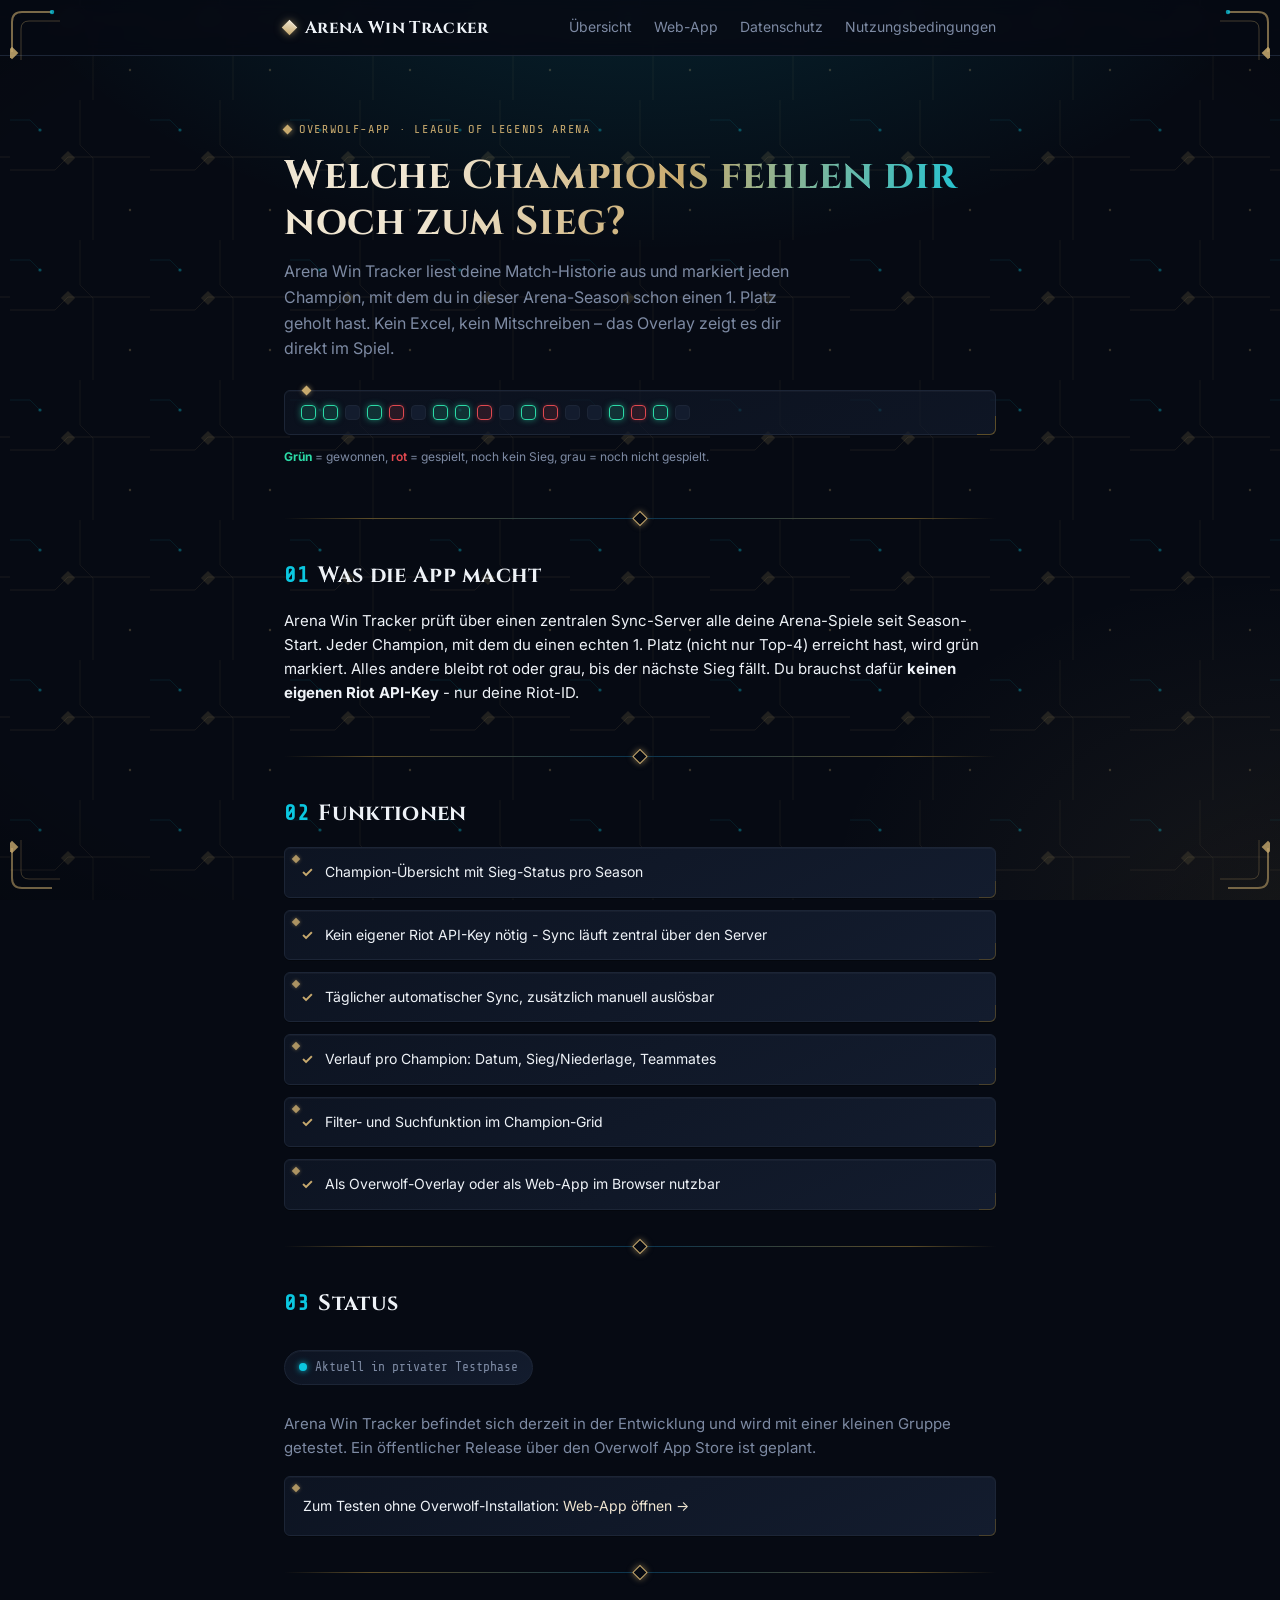
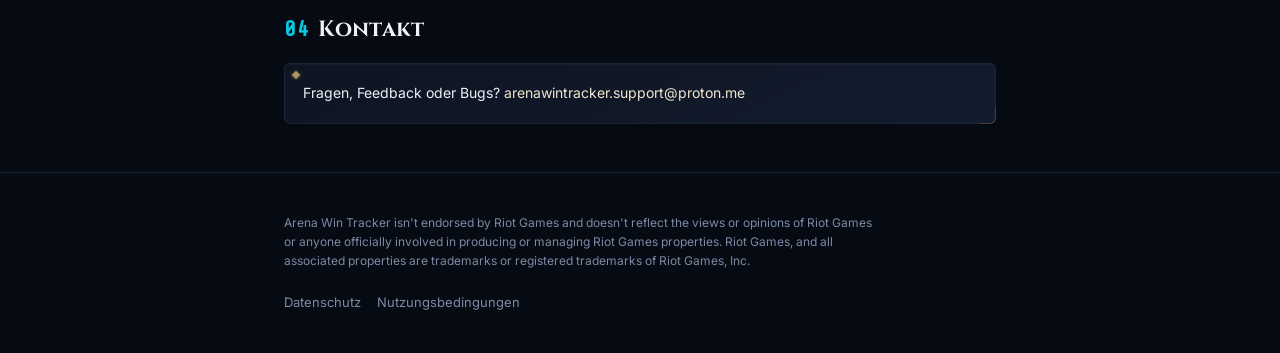
==== commit 8fab1fd1: "Add files via upload" ====
--- a/index.html
+++ b/index.html
@@ -4,27 +4,7 @@
   <meta charset="utf-8" />
   <meta name="viewport" content="width=device-width, initial-scale=1" />
   <title>Arena Win Tracker</title>
-  <meta name="description" content="Arena Win Tracker zeigt dir auf einen Blick, mit welchen Champions du in dieser League of Legends Arena-Season schon einen echten 1. Platz erreicht hast - inklusive Freunde-Ranking und Community-Tier-Liste." />
-
-  <!-- Favicon -->
-  <link rel="icon" type="image/svg+xml" href="favicon.svg" />
-  <link rel="icon" type="image/png" sizes="32x32" href="favicon-32.png" />
-  <link rel="icon" type="image/png" sizes="192x192" href="favicon-192.png" />
-  <link rel="apple-touch-icon" href="apple-touch-icon.png" />
-
-  <!-- Open Graph / Social-Vorschau -->
-  <meta property="og:type" content="website" />
-  <meta property="og:title" content="Arena Win Tracker" />
-  <meta property="og:description" content="Welche Champions fehlen dir noch zum Sieg? Arena Win Tracker zeigt deinen 1.-Platz-Fortschritt in League of Legends Arena." />
-  <meta property="og:url" content="https://arenawintracker.org/" />
-  <meta property="og:image" content="https://arenawintracker.org/og-image.png" />
-  <meta property="og:image:width" content="1200" />
-  <meta property="og:image:height" content="630" />
-  <meta name="twitter:card" content="summary_large_image" />
-  <meta name="twitter:title" content="Arena Win Tracker" />
-  <meta name="twitter:description" content="Welche Champions fehlen dir noch zum Sieg? Arena Win Tracker zeigt deinen 1.-Platz-Fortschritt in League of Legends Arena." />
-  <meta name="twitter:image" content="https://arenawintracker.org/og-image.png" />
-
+  <meta name="description" content="Arena Win Tracker zeigt dir auf einen Blick, mit welchen Champions du in dieser League of Legends Arena-Season schon einen 1. Platz erreicht hast." />
   <link rel="stylesheet" href="style.css" />
 </head>
 <body>
@@ -47,9 +27,8 @@
       <h1>Welche Champions fehlen dir noch zum Sieg?</h1>
       <p class="lead">
         Arena Win Tracker liest deine Match-Historie aus und markiert jeden Champion,
-        mit dem du in dieser Arena-Season schon einen echten 1. Platz geholt hast -
-        nicht nur Top-4. Kein Excel, kein Mitschreiben, kein eigener Riot API-Key:
-        ein zentraler Server synct deine Daten automatisch.
+        mit dem du in dieser Arena-Season schon einen 1. Platz geholt hast. Kein Excel,
+        kein Mitschreiben – das Overlay zeigt es dir direkt im Spiel.
       </p>
       <div class="tile-row" aria-hidden="true">
         <div class="tile won"></div><div class="tile won"></div><div class="tile"></div>
@@ -68,11 +47,10 @@
       <h2><span class="num">01</span>Was die App macht</h2>
       <p>
         Arena Win Tracker prüft über einen zentralen Sync-Server alle deine
-        Arena-Spiele seit Season-Start (Standard: 29.04.2026, individuell
-        anpassbar). Jeder Champion, mit dem du einen echten 1. Platz erreicht
-        hast, wird grün markiert. Alles andere bleibt rot oder grau, bis der
-        nächste Sieg fällt. Du brauchst dafür <strong>keinen eigenen Riot
-        API-Key</strong> - nur deine Riot-ID.
+        Arena-Spiele seit Season-Start. Jeder Champion, mit dem du einen echten 1. Platz
+        (nicht nur Top-4) erreicht hast, wird grün markiert. Alles andere bleibt rot
+        oder grau, bis der nächste Sieg fällt. Du brauchst dafür <strong>keinen
+        eigenen Riot API-Key</strong> - nur deine Riot-ID.
       </p>
     </div>
   </section>
@@ -81,46 +59,24 @@
     <div class="wrap">
       <h2><span class="num">02</span>Funktionen</h2>
       <ul class="feature-list">
-        <li><span class="mark">✓</span> Champion-Übersicht mit echtem Sieg-Status pro Season (nur 1. Platz zählt)</li>
+        <li><span class="mark">✓</span> Champion-Übersicht mit Sieg-Status pro Season</li>
         <li><span class="mark">✓</span> Kein eigener Riot API-Key nötig - Sync läuft zentral über den Server</li>
-        <li><span class="mark">✓</span> Automatischer Sync alle 6 Stunden, zusätzlich 1× pro Stunde manuell auslösbar</li>
-        <li><span class="mark">✓</span> Verlauf pro Champion: Datum, Platzierung, Items, Augments, Perks, Summoner-Spells und Teammates</li>
-        <li><span class="mark">✓</span> Freunde hinzufügen und euren Fortschritt gemeinsam vergleichen</li>
-        <li><span class="mark">✓</span> Globales Ranking und Freundes-Ranking in drei Kategorien (meiste Champions, Gesamt-Siege, bester Einzel-Champion)</li>
-        <li><span class="mark">✓</span> Community-Champion-Datenbank mit Tier-Einstufung, Stat-Übersicht und Augment-/Item-Empfehlungen</li>
-        <li><span class="mark">✓</span> Meta-Trios mit Winrate als Orientierung für gute Team-Synergien</li>
-        <li><span class="mark">✓</span> Experimentelle KI-Analyse pro Champion (Testphase, siehe Hinweis unten)</li>
-        <li><span class="mark">✓</span> Filter-, Such- und Sortierfunktion im Champion-Grid</li>
-        <li><span class="mark">✓</span> Hell/Dunkel-Theme sowie Deutsch/Englisch umschaltbar</li>
-        <li><span class="mark">✓</span> Als Overwolf-Overlay im Spiel oder als Web-App im Browser nutzbar</li>
+        <li><span class="mark">✓</span> Täglicher automatischer Sync, zusätzlich manuell auslösbar</li>
+        <li><span class="mark">✓</span> Verlauf pro Champion: Datum, Sieg/Niederlage, Teammates</li>
+        <li><span class="mark">✓</span> Filter- und Suchfunktion im Champion-Grid</li>
+        <li><span class="mark">✓</span> Als Overwolf-Overlay oder als Web-App im Browser nutzbar</li>
       </ul>
     </div>
   </section>
 
   <section class="block">
     <div class="wrap">
-      <h2><span class="num">03</span>Woher die Meta-Daten stammen</h2>
-      <p>
-        Tier-Einstufungen, Augment- und Item-Empfehlungen sowie Meta-Trios
-        stammen aus einer von uns gepflegten Datenbank. Die KI-Analyse ist
-        eine experimentelle Zusatzfunktion in Testphase, die aggregierte
-        Champion-Statistiken automatisiert einordnet - sie ersetzt keine
-        eigene Spielentscheidung und kann Fehler enthalten.
-      </p>
-    </div>
-  </section>
-
-  <section class="block">
-    <div class="wrap">
-      <h2><span class="num">04</span>Status</h2>
+      <h2><span class="num">03</span>Status</h2>
       <p class="status-badge"><span class="pulse"></span> Aktuell in privater Testphase</p>
       <p class="muted" style="margin-top:14px;">
-        Arena Win Tracker befindet sich derzeit in der Entwicklung und wird mit
-        einer kleinen Gruppe getestet. Ein öffentlicher Release über den
-        Overwolf App Store ist geplant und befindet sich aktuell im
-        Review-Prozess bei Overwolf. Es ist aktuell <strong>keine
-        Monetarisierung</strong> vorgesehen - die App ist und bleibt ein
-        kostenloses Hilfswerkzeug.
+        Arena Win Tracker befindet sich derzeit in der Entwicklung und wird mit einer
+        kleinen Gruppe getestet. Ein öffentlicher Release über den Overwolf App Store
+        ist geplant.
       </p>
       <div class="contact-box" style="margin-top:16px;">
         Zum Testen ohne Overwolf-Installation: <a href="app/index.html">Web-App öffnen →</a>
@@ -130,7 +86,7 @@
 
   <section class="block">
     <div class="wrap">
-      <h2><span class="num">05</span>Kontakt</h2>
+      <h2><span class="num">04</span>Kontakt</h2>
       <div class="contact-box">
         Fragen, Feedback oder Bugs? <a href="mailto:arenawintracker.support@proton.me">arenawintracker.support@proton.me</a>
       </div>
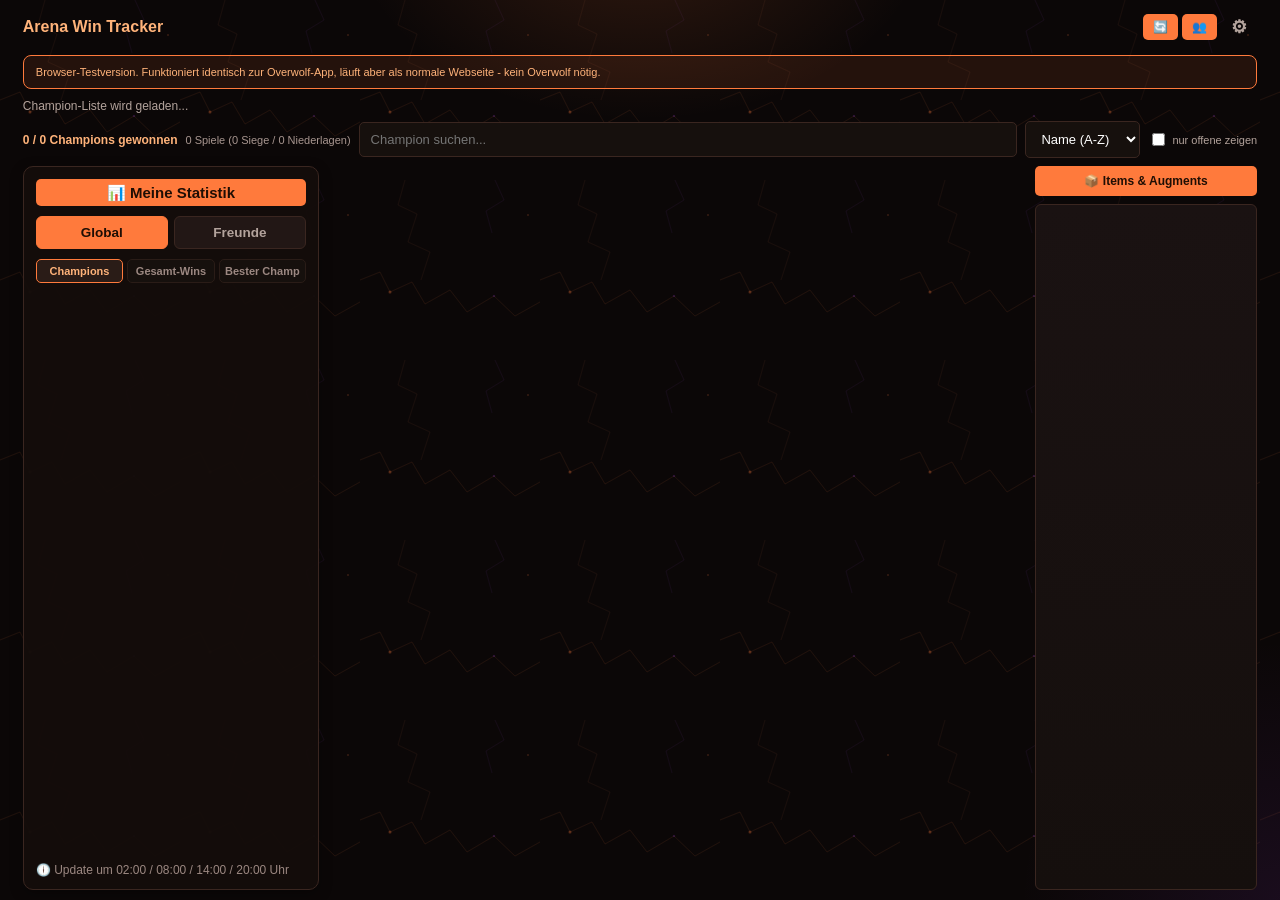
==== commit fa38dc0b: "match histzory" ====
--- a/index.html
+++ b/index.html
@@ -1,112 +1,318 @@
 <!DOCTYPE html>
-<html lang="de">
+<html lang="de" data-theme="dark">
 <head>
   <meta charset="utf-8" />
-  <meta name="viewport" content="width=device-width, initial-scale=1" />
-  <title>Arena Win Tracker</title>
-  <meta name="description" content="Arena Win Tracker zeigt dir auf einen Blick, mit welchen Champions du in dieser League of Legends Arena-Season schon einen 1. Platz erreicht hast." />
-  <link rel="stylesheet" href="style.css" />
+  <meta name="viewport" content="width=device-width, initial-scale=1, maximum-scale=1" />
+  <title>Arena Win Tracker - Web</title>
+
+  <!-- CSS: theme.css VOR app.css laden, damit die Variablen-Overrides ziehen -->
+  <link rel="stylesheet" href="theme.css?v=1" />
+  <link rel="stylesheet" href="mobile.css?v=1" />
+  <link rel="stylesheet" href="app.css?v=52" />
+
+  <style>
+    /* Kleine Web-spezifische Anpassungen, die im Overwolf-Overlay
+       nicht noetig sind (dort ist die Fenstergroesse fix). */
+    html, body { height: auto; min-height: 100vh; }
+    #app { height: auto; min-height: 100vh; width: 98%; max-width: 1900px; margin: 0 auto; }
+    #grid { max-height: 70vh; }
+    .webNotice {
+      background: rgba(255,122,60,0.10); border: 1px solid #ff7a3c;
+      border-radius: 8px; padding: 10px 12px; font-size: 11px;
+      color: #ffb37a; margin-bottom: 10px; -webkit-app-region: no-drag;
+    }
+    .headerBtns {
+      display: flex; gap: 4px; align-items: center;
+    }
+  </style>
 </head>
 <body>
-
-  <nav class="top">
-    <div class="wrap">
-      <div class="brand"><span class="dot"></span> Arena Win Tracker</div>
-      <div class="links">
-        <a href="index.html">Übersicht</a>
-        <a href="app/index.html">Web-App</a>
-        <a href="privacy.html">Datenschutz</a>
-        <a href="terms.html">Nutzungsbedingungen</a>
+  <div id="app">
+
+    <header>
+      <h1>Arena Win Tracker</h1>
+      <div class="headerBtns">
+        <button id="manualSyncBtn" title="Jetzt synchronisieren" data-i18n-title="manualSyncTitle">🔄</button>
+        <button id="friendsToggle" title="Freunde verwalten" data-i18n-title="friendsToggleTitle">👥</button>
+        <button id="settingsToggle" title="Einstellungen" data-i18n-title="settingsToggleTitle">⚙</button>
+      </div>
+    </header>
+
+    <p class="webNotice" data-i18n="webNotice">
+      Browser-Testversion. Funktioniert identisch zur Overwolf-App,
+      läuft aber als normale Webseite - kein Overwolf nötig.
+    </p>
+
+    <section id="friendsPanel" class="hidden">
+      <label><span data-i18n="friendIdLabel">Riot-ID des Freundes</span>
+        <input id="friendIdInput" type="text" placeholder="z.B. Buddy#EUW" data-i18n-placeholder="friendIdPlaceholder" list="registeredUsersList" />
+        <datalist id="registeredUsersList"></datalist>
+      </label>
+      <button id="addFriendBtn" data-i18n="addFriendBtn">+ Freund hinzufügen</button>
+      <p class="hint" style="margin:4px 0;" data-i18n="registeredUsersHint">Bereits registrierte Nutzer (anklicken zum Hinzufügen):</p>
+      <ul id="registeredUsersBox" class="suggestList"></ul>
+      <p class="hint" style="margin:8px 0 2px;" data-i18n="yourFriendsHint">Deine Freunde:</p>
+      <ul id="friendsList"></ul>
+    </section>
+
+    <section id="settingsPanel" class="hidden">
+      <label><span data-i18n="languageLabel">Sprache</span>
+        <select id="languageSelect">
+          <option value="de">Deutsch</option>
+          <option value="en">English</option>
+        </select>
+      </label>
+      <label><span data-i18n="riotIdLabel">Riot ID (Name#Tag)</span>
+        <input id="riotId" type="text" placeholder="z.B. Glitch#EUW" data-i18n-placeholder="riotIdPlaceholder" />
+      </label>
+      <label><span data-i18n="regionLabel">Region</span>
+        <select id="region">
+          <option value="europe">Europe (EUW/EUNE/TR/RU)</option>
+          <option value="americas">Americas (NA/BR/LAN/LAS)</option>
+          <option value="asia">Asia (KR/JP)</option>
+          <option value="sea">SEA (OCE/SG/PH/...)</option>
+        </select>
+      </label>
+      <label><span data-i18n="seasonStartLabel">Season-Start (Arena-Reset Datum)</span>
+        <div class="seasonStartRow">
+          <input id="seasonStart" type="date" />
+          <button id="resetSeasonStart" type="button" title="Auf Standard zurücksetzen (29.04.2026)" data-i18n="resetSeasonStartBtn" data-i18n-title="resetSeasonStartTitle">↺ Standard</button>
+        </div>
+      </label>
+      <div class="settingsActions">
+        <button id="saveSettings" data-i18n="saveSettingsBtn">Speichern</button>
+        <button id="resetData" class="danger" data-i18n="resetDataBtn">Lokale Anzeige zurücksetzen</button>
+      </div>
+      <p class="hint" data-i18n="settingsHint">
+        Server synct deine Daten automatisch alle 6 Stunden - kein eigener
+        Riot API-Key nötig.
+      </p>
+    </section>
+
+    <section id="statusBar">
+      <span id="statusText" data-i18n="statusNotConnected">Noch nicht verbunden</span>
+    </section>
+
+    <section id="summary">
+      <span id="summaryText">0 / 0 Champions gewonnen</span>
+      <span id="overallStatsText">0 Spiele (0 Siege / 0 Niederlagen)</span>
+      <input id="filterInput" type="text" placeholder="Champion suchen..." data-i18n-placeholder="champSearchPlaceholder" />
+      <select id="sortMode">
+        <option value="name" data-i18n="sortName">Name (A-Z)</option>
+        <option value="wins" data-i18n="sortWins">Meiste Wins</option>
+        <option value="tier" data-i18n="sortTier">Tier-Liste</option>
+      </select>
+      <label class="checkboxLabel">
+        <input id="onlyMissing" type="checkbox" />
+        <span data-i18n="onlyMissingLabel">nur offene zeigen</span>
+      </label>
+      <div class="seasonProgress" id="seasonProgress" style="display:none;">
+        <span class="seasonProgressLabel" id="seasonProgressLabel">0%</span>
+        <div class="seasonProgressBar">
+          <div class="seasonProgressFill" id="seasonProgressFill" style="width:0%"></div>
+        </div>
+        <span class="seasonProgressLabel" id="seasonProgressCount">0 / 0</span>
+      </div>
+    </section>
+
+    <div id="mainRow">
+      <section id="rankingPanel">
+        <button id="placementStatsBtn" class="rankingStatsBtn" title="Meine Platzierungsstatistik" data-i18n-title="placementStatsBtnTitle" data-i18n="placementStatsBtn">📊 Meine Statistik</button>
+        <div class="rankingTabs">
+          <button id="rankingTabGlobal" class="rankingTab active" data-i18n="tabGlobal">Global</button>
+          <button id="rankingTabFriends" class="rankingTab" data-i18n="tabFriends">Freunde</button>
+        </div>
+        <div class="rankingCategoryTabs">
+          <button id="rankCatChampions" class="rankCatTab active" data-i18n="rankCatChampions">Champions</button>
+          <button id="rankCatTotalWins" class="rankCatTab" data-i18n="rankCatTotalWins">Gesamt-Wins</button>
+          <button id="rankCatBestChamp" class="rankCatTab" data-i18n="rankCatBestChamp">Bester Champ</button>
+        </div>
+        <ol id="rankingList"></ol>
+        <p class="rankingUpdateNote" data-i18n="rankingUpdateNote">🕕 Update alle 6 Std.</p>
+      </section>
+
+      <section id="grid"></section>
+
+      <section id="champDetail" class="hidden"></section>
+
+      <section id="top30Trio"></section>
+      <div id="rightSidebarCol">
+        <button id="openItemsAugmentsBtn" data-i18n="openItemsAugmentsBtn">📦 Items &amp; Augments</button>
+        <section id="champBuildSidebar" class="hidden"></section>
+        <section id="externalTrio"></section>
       </div>
     </div>
-  </nav>
-
-  <header class="hero">
-    <div class="wrap">
-      <div class="eyebrow">Overwolf-App · League of Legends Arena</div>
-      <h1>Welche Champions fehlen dir noch zum Sieg?</h1>
-      <p class="lead">
-        Arena Win Tracker liest deine Match-Historie aus und markiert jeden Champion,
-        mit dem du in dieser Arena-Season schon einen 1. Platz geholt hast. Kein Excel,
-        kein Mitschreiben – das Overlay zeigt es dir direkt im Spiel.
-      </p>
-      <div class="tile-row" aria-hidden="true">
-        <div class="tile won"></div><div class="tile won"></div><div class="tile"></div>
-        <div class="tile won"></div><div class="tile lost"></div><div class="tile"></div>
-        <div class="tile won"></div><div class="tile won"></div><div class="tile lost"></div>
-        <div class="tile"></div><div class="tile won"></div><div class="tile lost"></div>
-        <div class="tile"></div><div class="tile"></div><div class="tile won"></div>
-        <div class="tile lost"></div><div class="tile won"></div><div class="tile"></div>
-      </div>
-      <p class="tile-caption"><strong>Grün</strong> = gewonnen, <span class="lost-label">rot</span> = gespielt, noch kein Sieg, grau = noch nicht gespielt.</p>
+
+    <div id="champTooltip" class="hidden"></div>
+    <div id="mateTrioTooltip" class="hidden"></div>
+
+  </div>
+
+  <div id="itemsAugmentsOverlay" class="hidden">
+    <div id="itemsAugmentsBox">
+      <div id="buildConvertPickerOverlay" class="hidden">
+        <div id="buildConvertPickerBox">
+          <div id="buildConvertPickerHeader">
+            <h3 data-i18n="buildConvertPickerTitle">Champion wählen</h3>
+            <input id="buildConvertPickerSearch" type="text" data-i18n-placeholder="champSearchPlaceholder" placeholder="Champion suchen..." />
+            <button id="buildConvertPickerClose" title="Schließen" data-i18n-title="closeTitle">✕</button>
+          </div>
+          <p id="buildConvertPickerHint" data-i18n="buildConvertPickerHint">Der Champion-Build erscheint danach nur noch auf der Seite dieses Champions.</p>
+          <div id="buildConvertPickerGrid"></div>
+        </div>
+      </div>
+      <div id="itemsAugmentsHeader">
+        <h2 data-i18n="itemsAugmentsHeading">Arena Items &amp; Augments</h2>
+        <div class="playerViewHeaderBtns">
+          <button id="iaEditModeBtn" data-i18n="iaEditModeBtn">✏️ Synergien bearbeiten</button>
+          <button id="iaPresetModeBtn" data-i18n="iaPresetModeBtn">🔍 Schnellsuche</button>
+          <button id="itemsAugmentsClearFilter" class="hidden" data-i18n="itemsAugmentsClearFilter">Filter zurücksetzen</button>
+          <button id="itemsAugmentsClose" title="Schließen" data-i18n-title="closeTitle">✕</button>
+        </div>
+      </div>
+      <p id="itemsAugmentsHint" data-i18n="itemsAugmentsHint">Auf ein Augment oder Item klicken, um nur dazu passende Treffer zu sehen.</p>
+      <div id="iaSearchRow">
+        <input id="iaSearchInput" type="text" placeholder="Augment oder Item suchen..." data-i18n-placeholder="iaSearchPlaceholder" />
+      </div>
+      <div id="itemsAugmentsBody">
+        <section id="iaAugmentsCol">
+          <h3 data-i18n="iaAugmentsHeading">Augments</h3>
+          <div id="iaAugmentsList"></div>
+        </section>
+        <section id="iaItemsCol">
+          <h3 data-i18n="iaItemsHeading">Items</h3>
+          <div id="iaItemsList"></div>
+        </section>
+      </div>
+      <div id="iaDetailView" class="hidden">
+        <div id="iaSelectedCard"></div>
+        <div id="iaSynergyResults"></div>
+      </div>
+      <div id="iaPresetView" class="hidden">
+        <div id="iaPresetExisting">
+          <h4 data-i18n="iaPresetExistingHeading">Bestehende Schnellsuchen</h4>
+          <ul id="iaPresetExistingList"></ul>
+        </div>
+        <div id="iaPresetNameRow">
+          <input id="iaPresetNameInput" type="text" placeholder="Preset-Name (z.B. Tank, Full Autocast, Onhit Atkspeed)..." data-i18n-placeholder="iaPresetNamePlaceholder" />
+        </div>
+        <div id="iaPresetSearchRow">
+          <input id="iaPresetSearchInput" type="text" placeholder="Augment oder Item suchen..." data-i18n-placeholder="iaSearchPlaceholder" />
+        </div>
+        <div id="iaPresetItemsGrid"></div>
+        <div id="buildSelectedNotesSection" class="hidden">
+          <h4 data-i18n="buildSelectedNotesHeading">Ausgewählt (optional: Notiz hinzufügen)</h4>
+          <div id="buildSelectedNotesList"></div>
+        </div>
+        <div id="buildSkillPathSection" class="hidden">
+          <h4 data-i18n="buildSkillPathHeading">Skill Path</h4>
+          <div id="buildSkillPathGrid"></div>
+          <button id="buildSkillPathReset" data-i18n="buildSkillPathReset">Zurücksetzen</button>
+        </div>
+        <div id="iaEditActions">
+          <button id="iaPresetSave" data-i18n="iaPresetSave">Speichern</button>
+          <button id="iaPresetCancel" data-i18n="iaEditCancel">Fertig</button>
+          <span id="iaPresetStatus"></span>
+        </div>
+      </div>
+      <div id="iaEditView" class="hidden">
+        <p id="iaEditHint" data-i18n="iaEditHint">Augment oder Item auswählen, dann unten anklicken, um Synergien hinzuzufügen (+) oder zu entfernen (✕). Wirkt automatisch in beide Richtungen.</p>
+        <div id="iaEditSelectedCard"></div>
+        <div id="iaEditSearchRow">
+          <input id="iaEditSearchInput" type="text" placeholder="Augment oder Item suchen..." data-i18n-placeholder="iaSearchPlaceholder" />
+          <select id="iaEditCategoryFilter"></select>
+        </div>
+        <div id="iaEditItemsGrid"></div>
+        <div id="iaEditActions">
+          <button id="iaEditClearAll" class="danger" data-i18n="iaEditClearAll">Alle entfernen</button>
+          <button id="iaEditCancel" data-i18n="iaEditCancel">Fertig</button>
+          <span id="iaEditStatus"></span>
+        </div>
+      </div>
     </div>
-  </header>
-
-  <section class="block">
-    <div class="wrap">
-      <h2><span class="num">01</span>Was die App macht</h2>
-      <p>
-        Arena Win Tracker prüft über einen zentralen Sync-Server alle deine
-        Arena-Spiele seit Season-Start. Jeder Champion, mit dem du einen echten 1. Platz
-        (nicht nur Top-4) erreicht hast, wird grün markiert. Alles andere bleibt rot
-        oder grau, bis der nächste Sieg fällt. Du brauchst dafür <strong>keinen
-        eigenen Riot API-Key</strong> - nur deine Riot-ID.
-      </p>
+  </div>
+
+  <div id="playerViewOverlay" class="hidden">
+    <div id="playerViewBox">
+      <div id="playerViewHeader">
+        <h2 id="playerViewName">Spieler</h2>
+        <div class="playerViewHeaderBtns">
+          <button id="playerViewAddFriend" data-i18n="addFriendBtnShort">+ Freund</button>
+          <button id="playerViewClose" title="Schließen" data-i18n-title="closeTitle">✕</button>
+        </div>
+      </div>
+      <p id="playerViewSummary"></p>
+      <input id="playerViewFilter" type="text" placeholder="Champion suchen..." data-i18n-placeholder="champSearchPlaceholder" />
+      <section id="playerViewGrid"></section>
     </div>
-  </section>
-
-  <section class="block">
-    <div class="wrap">
-      <h2><span class="num">02</span>Funktionen</h2>
-      <ul class="feature-list">
-        <li><span class="mark">✓</span> Champion-Übersicht mit Sieg-Status pro Season</li>
-        <li><span class="mark">✓</span> Kein eigener Riot API-Key nötig - Sync läuft zentral über den Server</li>
-        <li><span class="mark">✓</span> Täglicher automatischer Sync, zusätzlich manuell auslösbar</li>
-        <li><span class="mark">✓</span> Verlauf pro Champion: Datum, Sieg/Niederlage, Teammates</li>
-        <li><span class="mark">✓</span> Filter- und Suchfunktion im Champion-Grid</li>
-        <li><span class="mark">✓</span> Als Overwolf-Overlay oder als Web-App im Browser nutzbar</li>
-      </ul>
+  </div>
+
+  <div id="placementStatsOverlay" class="hidden">
+    <div id="placementStatsBox">
+      <div id="placementStatsHeader">
+        <h2 data-i18n="placementStatsHeading">📊 Meine Statistiken</h2>
+        <button id="placementStatsClose" title="Schließen" data-i18n-title="closeTitle">✕</button>
+      </div>
+      <div class="dbTabBar" id="placementStatsTabBar">
+        <button class="dbTabBtn active" id="placementTabBtnPlacements" data-i18n="placementTabPlacements">Champions</button>
+        <button class="dbTabBtn" id="placementTabBtnMates" data-i18n="placementTabMates">Mitspieler</button>
+        <button class="dbTabBtn" id="placementTabBtnHistory" data-i18n="placementTabHistory">Verlauf</button>
+      </div>
+      <div id="placementStatsBody">
+        <div class="dbTabPanel" id="placementPanelPlacements">
+          <div class="detailSection" id="placementOverallSection"></div>
+          <div class="detailSection" id="placementPerChampSection">
+            <h3 data-i18n="placementPerChampHeading">Platzierungen pro Champion</h3>
+            <input id="placementChampFilter" type="text" placeholder="Champion suchen..." data-i18n-placeholder="champSearchPlaceholder" />
+            <div id="placementChampList"></div>
+          </div>
+        </div>
+        <div class="dbTabPanel hidden" id="placementPanelMates">
+          <div class="detailSection" id="placementMatesSection">
+            <div id="placementMateListView">
+              <h3 data-i18n="placementMatesHeading">Mitspieler (nach gemeinsamen Spielen)</h3>
+              <div class="placementMatesToolbar">
+                <input id="placementMateFilter" type="text" placeholder="Mitspieler suchen..." data-i18n-placeholder="placementMateFilterPlaceholder" />
+                <select id="placementMateSort">
+                  <option value="games" data-i18n="placementMateSortGames">Meiste Spiele</option>
+                  <option value="wins" data-i18n="placementMateSortWins">Meiste Siege</option>
+                  <option value="winrate" data-i18n="placementMateSortWinrate">Beste Winrate (1. Platz)</option>
+                </select>
+              </div>
+              <div id="placementMateList"></div>
+            </div>
+            <div id="placementMateDetailView" class="hidden">
+              <div class="detailHeader">
+                <button class="backArrowBtn" id="placementMateDetailBack" title="Zurück" data-i18n-title="backToGridTitle">←</button>
+                <span id="placementMateDetailIcon"></span>
+                <h2 id="placementMateDetailName"></h2>
+              </div>
+              <div id="placementMateDetailBody"></div>
+            </div>
+          </div>
+        </div>
+        <div class="dbTabPanel hidden" id="placementPanelHistory">
+          <div class="detailSection" id="placementHistorySection">
+            <div id="placementHistoryListView">
+              <h3 data-i18n="placementHistoryHeading">Spielverlauf (alle Arena-Runden)</h3>
+              <input id="placementHistoryFilter" type="text" placeholder="Champion suchen..." data-i18n-placeholder="champSearchPlaceholder" />
+              <div id="placementHistoryList"></div>
+            </div>
+            <div id="placementHistoryDetailView" class="hidden">
+              <div class="detailHeader">
+                <button class="backArrowBtn" id="placementHistoryDetailBack" title="Zurück" data-i18n-title="backToGridTitle">←</button>
+                <span id="matchDetailIcon"></span>
+                <h2 id="matchDetailTitle"></h2>
+              </div>
+              <div id="matchDetailBody"></div>
+            </div>
+          </div>
+        </div>
+      </div>
     </div>
-  </section>
-
-  <section class="block">
-    <div class="wrap">
-      <h2><span class="num">03</span>Status</h2>
-      <p class="status-badge"><span class="pulse"></span> Aktuell in privater Testphase</p>
-      <p class="muted" style="margin-top:14px;">
-        Arena Win Tracker befindet sich derzeit in der Entwicklung und wird mit einer
-        kleinen Gruppe getestet. Ein öffentlicher Release über den Overwolf App Store
-        ist geplant.
-      </p>
-      <div class="contact-box" style="margin-top:16px;">
-        Zum Testen ohne Overwolf-Installation: <a href="app/index.html">Web-App öffnen →</a>
-      </div>
-    </div>
-  </section>
-
-  <section class="block">
-    <div class="wrap">
-      <h2><span class="num">04</span>Kontakt</h2>
-      <div class="contact-box">
-        Fragen, Feedback oder Bugs? <a href="mailto:arenawintracker.support@proton.me">arenawintracker.support@proton.me</a>
-      </div>
-    </div>
-  </section>
-
-  <footer>
-    <div class="wrap">
-      <p class="riot-disclaimer">
-        Arena Win Tracker isn't endorsed by Riot Games and doesn't reflect the views or
-        opinions of Riot Games or anyone officially involved in producing or managing
-        Riot Games properties. Riot Games, and all associated properties are trademarks
-        or registered trademarks of Riot Games, Inc.
-      </p>
-      <div class="links">
-        <a href="privacy.html">Datenschutz</a>
-        <a href="terms.html">Nutzungsbedingungen</a>
-      </div>
-    </div>
-  </footer>
-
+  </div>
+
+  <!-- Cache-Busting: v=63 (+ K/D/A und Items in der Verlaufsliste) -->
+  <script src="app.js?v=63"></script>
 </body>
 </html>
--- a/app.css
+++ b/app.css
@@ -0,0 +1,1335 @@
+
+* { box-sizing: border-box; }
+html, body { margin: 0; padding: 0; height: 100%; font-family: "Segoe UI", Arial, sans-serif; }
+
+body {
+  background-color: #0b0707;
+  background-image:
+    radial-gradient(ellipse 480px 320px at 50% -8%, rgba(255,122,60,0.16), transparent 60%),
+    radial-gradient(ellipse 400px 400px at 100% 100%, rgba(155,61,219,0.10), transparent 65%),
+    url("data:image/svg+xml,<svg xmlns='http://www.w3.org/2000/svg' width='180' height='180'><path d='M0 100 L20 92 L30 112 L52 102 L65 124 L90 110 L107 132 L134 116 L155 136 L180 122' stroke='%23ff7a3c' stroke-width='1' fill='none' opacity='0.09'/><path d='M45 0 L38 25 L57 34 L48 62 L70 72 L61 100' stroke='%23ff7a3c' stroke-width='1' fill='none' opacity='0.06'/><path d='M135 0 L144 20 L126 31 L132 53' stroke='%239b3ddb' stroke-width='1' fill='none' opacity='0.07'/><circle cx='30' cy='112' r='1.5' fill='%23ff7a3c' opacity='0.3'/><circle cx='134' cy='116' r='1.1' fill='%239b3ddb' opacity='0.25'/><circle cx='168' cy='35' r='1' fill='%23ff7a3c' opacity='0.18'/></svg>");
+  background-repeat: no-repeat, no-repeat, repeat;
+  color: #f5ece6;
+  -webkit-app-region: drag;
+}
+
+#app { display: flex; flex-direction: column; min-height: 100vh; padding: 10px; }
+
+header {
+  display: flex; align-items: center; justify-content: space-between;
+  -webkit-app-region: drag;
+}
+header h1 { font-size: 16px; margin: 4px 0; color: #ffb37a; }
+#settingsToggle {
+  -webkit-app-region: no-drag;
+  background: none; border: none; color: #b3a39c; font-size: 18px; cursor: pointer;
+}
+
+#settingsPanel {
+  -webkit-app-region: no-drag;
+  background: linear-gradient(180deg, #221715, #1a1212);
+  border: 1px solid #3a2620;
+  box-shadow: inset 0 1px 0 rgba(255,200,170,0.07);
+  border-radius: 8px; padding: 10px; margin-bottom: 8px;
+  display: flex; flex-direction: column; gap: 6px;
+}
+#settingsPanel.hidden { display: none; }
+#settingsPanel label { font-size: 12px; display: flex; flex-direction: column; gap: 3px; }
+#settingsPanel input, #settingsPanel select {
+  background: #16100d; border: 1px solid #3a2620; color: #fff;
+  padding: 5px 7px; border-radius: 5px; font-size: 13px;
+}
+.settingsActions { display: flex; gap: 8px; margin-top: 4px; }
+#settingsPanel .hint { font-size: 11px; color: #9c8882; margin: 4px 0 0; }
+
+.seasonStartRow { display: flex; gap: 6px; }
+.seasonStartRow input { flex: 1; }
+#resetSeasonStart {
+  flex-shrink: 0; font-size: 11px; padding: 5px 8px;
+  background: #2a1c17; color: #ccc;
+}
+#resetSeasonStart:hover { background: #3a2620; }
+
+button {
+  -webkit-app-region: no-drag;
+  background: #ff7a3c; color: #1f0e04; border: none; padding: 6px 10px;
+  border-radius: 5px; cursor: pointer; font-size: 12px; font-weight: 600;
+}
+button:hover { background: #ff9159; }
+button.danger { background: #9c2330; color: #fff; }
+button.danger:hover { background: #c43b4a; }
+
+#statusBar {
+  -webkit-app-region: no-drag;
+  display: flex; justify-content: space-between; align-items: center;
+  font-size: 12px; color: #b3a39c; margin-bottom: 8px;
+}
+
+#summary {
+  -webkit-app-region: no-drag;
+  display: flex; align-items: center; gap: 8px; margin-bottom: 8px; flex-wrap: wrap;
+}
+#summaryText { font-size: 12px; color: #ffb37a; font-weight: 600; }
+#overallStatsText { font-size: 11px; color: #a89690; }
+
+/* ---------- Tages-Meta: Trio-Combos & Augment-Synergien ---------- */
+
+#metaSection {
+  -webkit-app-region: no-drag;
+  margin-top: 10px; padding-top: 10px; border-top: 1px solid #2a1c17;
+}
+#metaSection.hidden { display: none; }
+.metaTitle { font-size: 13px; color: #ffb37a; margin: 0 0 8px; }
+.metaColumns { display: flex; gap: 8px; }
+.metaCol {
+  flex: 1; min-width: 0; background: rgba(255,122,60,0.035);
+  border: 1px solid #2a1c17; border-radius: 6px; padding: 6px 8px;
+  max-height: 160px; overflow-y: auto;
+}
+.metaCol h3 { font-size: 11px; color: #a89690; margin: 0 0 6px; text-transform: uppercase; letter-spacing: 0.04em; }
+.metaItem { font-size: 10px; line-height: 1.4; padding: 4px 0; border-bottom: 1px solid rgba(255,122,60,0.07); }
+.metaItem:last-child { border-bottom: none; }
+.metaTier { color: #ffb37a; font-weight: 700; margin-right: 4px; }
+.metaName { color: #f5ece6; font-weight: 600; }
+.metaPartners { color: #a89690; display: block; }
+.metaUpdated { font-size: 10px; color: #8a766f; margin: 6px 0 0; text-align: right; }
+.metaCol::-webkit-scrollbar { width: 4px; }
+.metaCol::-webkit-scrollbar-thumb { background: #4a3a34; border-radius: 2px; }
+#filterInput {
+  flex: 1; background: #16100d; border: 1px solid #3a2620; color: #fff;
+  padding: 9px 11px; border-radius: 5px; font-size: 13px;
+}
+.checkboxLabel { font-size: 11px; color: #b3a39c; display: flex; align-items: center; gap: 4px; }
+#sortMode {
+  background: #16100d; border: 1px solid #3a2620; color: #fff;
+  padding: 9px 11px; border-radius: 5px; font-size: 13px; cursor: pointer;
+}
+
+/* ---------- Header: mehrere Buttons rechts ---------- */
+.headerBtns { display: flex; gap: 4px; -webkit-app-region: no-drag; }
+
+/* ---------- Freunde-Panel ---------- */
+#friendsPanel {
+  -webkit-app-region: no-drag;
+  background: linear-gradient(180deg, #221715, #1a1212);
+  border: 1px solid #3a2620;
+  box-shadow: inset 0 1px 0 rgba(255,200,170,0.07);
+  border-radius: 8px; padding: 10px; margin-bottom: 8px;
+  display: flex; flex-direction: column; gap: 6px;
+}
+#friendsPanel.hidden { display: none; }
+#friendsPanel label { font-size: 12px; display: flex; flex-direction: column; gap: 3px; }
+#friendsPanel input {
+  background: #16100d; border: 1px solid #3a2620; color: #fff;
+  padding: 5px 7px; border-radius: 5px; font-size: 13px;
+}
+#friendsList { list-style: none; margin: 4px 0 0; padding: 0; display: flex; flex-direction: column; gap: 4px; }
+#friendsList li {
+  display: flex; justify-content: space-between; align-items: center;
+  background: rgba(255,122,60,0.05); border-radius: 5px; padding: 5px 8px; font-size: 12px;
+}
+#friendsList .removeFriendBtn {
+  background: none; border: none; color: #f87171; cursor: pointer; font-size: 13px; padding: 0 4px;
+}
+#friendsList .friendEmpty { color: #9c8882; font-size: 12px; padding: 4px 0; }
+
+.suggestList { list-style: none; margin: 0 0 4px; padding: 0; display: flex; flex-direction: column; gap: 4px; max-height: 120px; overflow-y: auto; }
+.suggestList li {
+  display: flex; justify-content: space-between; align-items: center;
+  background: rgba(255,122,60,0.07); border: 1px solid #2a1c17;
+  border-radius: 5px; padding: 5px 8px; font-size: 12px; cursor: pointer;
+}
+.suggestList li:hover { background: rgba(255,122,60,0.18); }
+.suggestList .suggestAdd { color: #ffb37a; font-weight: 700; font-size: 13px; }
+.suggestList .suggestEmpty { color: #9c8882; cursor: default; }
+.suggestList .suggestEmpty:hover { background: rgba(255,122,60,0.07); }
+.suggestList::-webkit-scrollbar { width: 4px; }
+.suggestList::-webkit-scrollbar-thumb { background: #4a3a34; border-radius: 2px; }
+
+/* ---------- Ranking-Panel: jetzt feste linke Spalte in #mainRow ---------- */
+#rankingPanel {
+  background: rgba(20, 13, 11, 0.97); border: 1px solid #3a2620;
+  border-radius: 10px; padding: 12px; box-shadow: 0 4px 14px rgba(0,0,0,0.3);
+  display: flex; flex-direction: column; min-width: 0;
+}
+#rankingPanel.hidden { display: none; }
+.rankingStatsBtn { width: 100%; font-size: 12px; padding: 8px 10px; margin-bottom: 10px; }
+.rankingTabs { display: flex; gap: 6px; margin-bottom: 10px; }
+.rankingTab {
+  flex: 1; background: #221715; color: #b3a39c; border: 1px solid #3a2620;
+  padding: 8px 10px; border-radius: 6px; font-size: 13.5px; cursor: pointer;
+}
+.rankingTab.active { background: #ff7a3c; color: #1f0e04; border-color: #ff7a3c; }
+
+.rankingCategoryTabs { display: flex; gap: 4px; margin-bottom: 10px; }
+.rankCatTab {
+  flex: 1; background: #16100d; color: #9c8882; border: 1px solid #2a1c17;
+  padding: 5px 4px; border-radius: 5px; font-size: 11px; cursor: pointer;
+}
+.rankCatTab.active { background: #2a1c17; color: #ffb37a; border-color: #ff7a3c; }
+
+#rankingList {
+  list-style: none; margin: 0; padding: 0; flex: 1;
+  display: flex; flex-direction: column; gap: 5px;
+}
+#rankingList li {
+  display: flex; align-items: center; gap: 8px;
+  font-size: 13.5px; padding: 7px 9px; border-radius: 6px;
+  background: rgba(255,122,60,0.035);
+}
+#rankingList li.me { background: rgba(255,122,60,0.22); border: 1px solid #ff7a3c; }
+#rankingList .rankNum { width: 22px; flex-shrink: 0; color: #a89690; font-weight: 700; text-align: right; }
+.rankBestChampIcon {
+  width: 22px; height: 22px; border-radius: 4px; border: 1px solid #4a3a34;
+  flex-shrink: 0; margin-left: auto;
+}
+
+/* Podium-Faerbung nach Platzierung - Rahmen + Nummer in der jeweiligen
+   Farbe, mit sanft pulsierendem Funkel-Glow (analog zu den Champion-
+   Tier-Raendern), damit Platz 1-3 wirklich auffallen statt nur grau/
+   blass zu wirken. */
+@keyframes rankGlowGold {
+  0%, 100% { box-shadow: inset 0 0 0 1px #ffcc33, 0 0 4px rgba(255, 204, 51, 0.5); }
+  50%      { box-shadow: inset 0 0 0 1px #fff066, 0 0 11px rgba(255, 204, 51, 1); }
+}
+@keyframes rankGlowSilver {
+  0%, 100% { box-shadow: inset 0 0 0 1px #cfe3ff, 0 0 3px rgba(207, 227, 255, 0.5); }
+  50%      { box-shadow: inset 0 0 0 1px #eaf3ff, 0 0 9px rgba(207, 227, 255, 0.95); }
+}
+@keyframes rankGlowBronze {
+  0%, 100% { box-shadow: inset 0 0 0 1px #e08a3f, 0 0 3px rgba(224, 138, 63, 0.45); }
+  50%      { box-shadow: inset 0 0 0 1px #f0a85c, 0 0 8px rgba(224, 138, 63, 0.85); }
+}
+
+#rankingList li.rank-gold {
+  background: rgba(255, 204, 51, 0.12); border: 1px solid #ffcc33;
+  animation: rankGlowGold 2s ease-in-out infinite;
+  position: relative;
+}
+#rankingList li.rank-gold .rankNum, #rankingList li.rank-gold .rankName { color: #ffcc33; }
+#rankingList li.rank-gold::after {
+  content: "✦";
+  position: absolute; top: -5px; right: 4px;
+  font-size: 9px; color: #fff066; text-shadow: 0 0 5px #ffcc33;
+  animation: tierSparkleSpin 2.6s linear infinite;
+  pointer-events: none;
+}
+
+#rankingList li.rank-silver {
+  background: rgba(207, 227, 255, 0.12); border: 1px solid #cfe3ff;
+  animation: rankGlowSilver 2.3s ease-in-out infinite;
+}
+#rankingList li.rank-silver .rankNum, #rankingList li.rank-silver .rankName { color: #dfeaff; }
+
+#rankingList li.rank-bronze {
+  background: rgba(224, 138, 63, 0.12); border: 1px solid #e08a3f;
+  animation: rankGlowBronze 2.6s ease-in-out infinite;
+}
+#rankingList li.rank-bronze .rankNum, #rankingList li.rank-bronze .rankName { color: #e08a3f; }
+
+@media (prefers-reduced-motion: reduce) {
+  #rankingList li.rank-gold, #rankingList li.rank-silver, #rankingList li.rank-bronze { animation: none; }
+  #rankingList li.rank-gold::after { animation: none; }
+}
+
+/* Running Gag: schlechte Holz-/Schlamm-Farbe, solange dieser Account
+   nicht selbst auf dem Podium steht (siehe app.js RUNNING_GAG_RIOTID). */
+#rankingList li.rank-lizard {
+  background: rgba(92, 64, 27, 0.25); border: 1px solid #5c401b;
+}
+#rankingList li.rank-lizard .rankNum, #rankingList li.rank-lizard .rankName { color: #8a6a3a; }
+#rankingList .rankName { flex: 1; min-width: 0; overflow: hidden; text-overflow: ellipsis; white-space: nowrap; color: #f5ece6; }
+#rankingList .rankWins { color: #4ade80; font-weight: 700; flex-shrink: 0; }
+#rankingList .rankWinRate { color: #ff9f4a; font-weight: 700; flex-shrink: 0; font-size: 0.82em; margin-right: 6px; opacity: 0.85; }
+#rankingList .rankWinRateBig { color: #ff9f4a; font-weight: 700; flex-shrink: 0; font-size: 1em; margin-right: 8px; }
+#rankingList .rankWinRateTooFew { color: #a89690; font-weight: 400; }
+#rankingList .rankEmpty { color: #9c8882; padding: 6px 2px; font-size: 11px; }
+#rankingList::-webkit-scrollbar { width: 4px; }
+#rankingList::-webkit-scrollbar-thumb { background: #4a3a34; border-radius: 2px; }
+#rankingList li.clickable { cursor: pointer; }
+#rankingList li.clickable:hover { background: rgba(255,122,60,0.16); }
+.opggLink {
+  display: flex; align-items: center; justify-content: center;
+  width: 22px; height: 22px; flex-shrink: 0;
+  border: 1px solid #3a2620; border-radius: 4px; padding: 2px;
+  background: #16100d;
+}
+.opggLink img { width: 16px; height: 16px; object-fit: contain; display: block; }
+.opggLink:hover { border-color: #ff7a3c; }
+.rankingUpdateNote { font-size: 12px; color: #9c8882; margin: 10px 0 0; }
+
+/* ---------- Spieler-Fortschritts-Modal (Klick auf Ranking-Eintrag) ---------- */
+#playerViewOverlay {
+  position: fixed; inset: 0; z-index: 200;
+  background: rgba(8, 5, 4, 0.78);
+  display: flex; align-items: center; justify-content: center;
+  padding: 20px;
+}
+#playerViewOverlay.hidden { display: none; }
+#playerViewBox {
+  background: #1a1212; border: 1px solid #3a2620; border-radius: 10px;
+  width: 100%; max-width: 480px; max-height: 85vh;
+  padding: 14px; display: flex; flex-direction: column; gap: 8px;
+  box-shadow: 0 8px 28px rgba(0,0,0,0.5);
+}
+#playerViewHeader { display: flex; justify-content: space-between; align-items: center; gap: 8px; }
+.playerViewHeaderBtns { display: flex; align-items: center; gap: 6px; flex-shrink: 0; }
+#playerViewAddFriend {
+  font-size: 11px; padding: 5px 9px;
+}
+#playerViewAddFriend.hidden { display: none; }
+#playerViewAddFriend.already {
+  background: #2a1c17; color: #9c8882; cursor: default;
+}
+#playerViewAddFriend.already:hover { background: #2a1c17; }
+#playerViewName { font-size: 16px; margin: 0; color: #ffb37a; }
+#playerViewClose {
+  background: none; border: none; color: #b3a39c; font-size: 16px; cursor: pointer;
+  padding: 2px 6px;
+}
+#playerViewClose:hover { color: #fff; }
+#playerViewSummary { font-size: 12px; color: #a89690; margin: 0; }
+#playerViewFilter {
+  background: #16100d; border: 1px solid #3a2620; color: #fff;
+  padding: 5px 7px; border-radius: 5px; font-size: 12px;
+}
+#playerViewGrid {
+  flex: 1; overflow-y: auto;
+  display: grid; grid-template-columns: repeat(auto-fill, minmax(64px, 1fr));
+  gap: 6px; padding-right: 2px;
+}
+#playerViewGrid::-webkit-scrollbar { width: 6px; }
+#playerViewGrid::-webkit-scrollbar-thumb { background: #4a3a34; border-radius: 3px; }
+
+#grid {
+  -webkit-app-region: no-drag;
+  display: grid; grid-template-columns: repeat(auto-fill, minmax(64px, 1fr));
+  gap: 6px; padding-right: 2px;
+  /* Ohne dies verteilt CSS Grid die Zeilen ueber die volle (fixe)
+     Container-Hoehe, sobald z.B. durch "nur offene anzeigen" nur noch
+     wenige Champions uebrig sind - das erzeugt grosse Luecken zwischen
+     den Zeilen. Zeilen sollen stattdessen oben zusammenbleiben. */
+  align-content: start;
+}
+#grid.hidden { display: none; }
+
+/* ---------- Items & Augments: Button ueber der Meta-Trios-Sidebar ---------- */
+#openItemsAugmentsBtn {
+  width: 100%; font-size: 12px; padding: 8px 10px;
+}
+
+/* ---------- Items & Augments: grosses Browser-Modal ---------- */
+#itemsAugmentsOverlay {
+  position: fixed; inset: 0; z-index: 200;
+  background: rgba(8, 5, 4, 0.78);
+  display: flex; align-items: center; justify-content: center;
+  padding: 10px;
+}
+#itemsAugmentsOverlay.hidden { display: none; }
+#buildConvertPickerOverlay {
+  position: fixed; inset: 0; z-index: 250;
+  background: rgba(8, 5, 4, 0.85);
+  display: flex; align-items: center; justify-content: center;
+  padding: 10px;
+}
+#buildConvertPickerOverlay.hidden { display: none; }
+#buildConvertPickerBox {
+  background: #1a1212; border: 1px solid #3a2620; border-radius: 10px;
+  width: 100%; max-width: 700px; max-height: 80vh;
+  padding: 16px; display: flex; flex-direction: column; gap: 10px;
+  box-shadow: 0 8px 28px rgba(0,0,0,0.5);
+}
+#buildConvertPickerHeader { display: flex; align-items: center; gap: 8px; }
+#buildConvertPickerHeader h3 { margin: 0; font-size: 15px; color: #ffb37a; flex-shrink: 0; }
+#buildConvertPickerSearch {
+  flex: 1; min-width: 0; box-sizing: border-box;
+  background: #16100d; border: 1px solid #3a2620; color: #fff;
+  padding: 8px 10px; border-radius: 5px; font-size: 13px;
+}
+#buildConvertPickerClose {
+  background: none; border: none; color: #b3a39c; font-size: 16px; cursor: pointer;
+  padding: 2px 6px; flex-shrink: 0;
+}
+#buildConvertPickerClose:hover { color: #fff; }
+#buildConvertPickerHint { font-size: 11px; color: #a89690; margin: 0; }
+#buildConvertPickerGrid {
+  display: grid; grid-template-columns: repeat(auto-fill, minmax(70px, 1fr));
+  gap: 6px; overflow-y: auto; padding-right: 4px;
+}
+.buildConvertPickerChamp {
+  display: flex; flex-direction: column; align-items: center; gap: 3px;
+  cursor: pointer; padding: 4px; border-radius: 6px; border: 1px solid transparent;
+  transition: background 0.15s ease, border-color 0.15s ease;
+}
+.buildConvertPickerChamp:hover { background: rgba(255,122,60,0.12); border-color: #ff7a3c; }
+.buildConvertPickerChamp img { width: 40px; height: 40px; border-radius: 5px; }
+.buildConvertPickerChamp span { font-size: 10px; color: #d9c9c1; text-align: center; line-height: 1.2; }
+#itemsAugmentsBox {
+  background: #1a1212; border: 1px solid #3a2620; border-radius: 10px;
+  width: 100%; max-width: 1900px; height: 96vh;
+  padding: 16px; display: flex; flex-direction: column; gap: 10px;
+  box-shadow: 0 8px 28px rgba(0,0,0,0.5);
+}
+#itemsAugmentsHeader { display: flex; justify-content: space-between; align-items: center; gap: 8px; }
+#itemsAugmentsHeader h2 { font-size: 19px; margin: 0; color: #ffb37a; }
+#itemsAugmentsClose {
+  background: none; border: none; color: #b3a39c; font-size: 18px; cursor: pointer;
+  padding: 2px 6px;
+}
+#itemsAugmentsClose:hover { color: #fff; }
+#itemsAugmentsClearFilter { font-size: 12px; padding: 6px 10px; }
+#itemsAugmentsClearFilter.hidden { display: none; }
+#itemsAugmentsHint { font-size: 12px; color: #a89690; margin: 0; }
+#iaSearchRow { display: flex; gap: 8px; }
+#iaSearchInput {
+  flex: 1; min-width: 0; box-sizing: border-box;
+  background: #16100d; border: 1px solid #3a2620; color: #fff;
+  padding: 9px 11px; border-radius: 5px; font-size: 13px;
+}
+#iaCategoryFilter, #iaEditCategoryFilter {
+  flex-shrink: 0; max-width: 180px;
+  background: #16100d; border: 1px solid #3a2620; color: #fff;
+  padding: 9px 11px; border-radius: 5px; font-size: 13px; cursor: pointer;
+}
+
+#itemsAugmentsBody { flex: 1; min-height: 0; display: flex; gap: 18px; }
+#itemsAugmentsBody.hidden { display: none; }
+#iaAugmentsCol, #iaItemsCol {
+  flex: 1; min-width: 0; display: flex; flex-direction: column; gap: 6px;
+  overflow-y: auto; padding-right: 6px;
+}
+#iaAugmentsCol::-webkit-scrollbar, #iaItemsCol::-webkit-scrollbar { width: 7px; }
+#iaAugmentsCol::-webkit-scrollbar-thumb, #iaItemsCol::-webkit-scrollbar-thumb { background: #4a3a34; border-radius: 3px; }
+#iaAugmentsCol > h3, #iaItemsCol > h3 {
+  font-size: 15px; color: #ff7a3c; margin: 0;
+  text-transform: uppercase; letter-spacing: 0.04em;
+}
+
+.iaTierGroup { margin-bottom: 14px; }
+.iaTierLabel {
+  font-size: 13px; font-weight: 700; text-transform: uppercase; letter-spacing: 0.05em;
+  margin: 10px 0 6px; padding-bottom: 3px; border-bottom: 1px solid #3a2620;
+  cursor: pointer; user-select: none;
+  display: flex; align-items: center; gap: 6px;
+}
+.iaTierLabel::before {
+  content: "▾"; display: inline-block; font-size: 10px; transition: transform 0.15s;
+}
+.iaTierGroup.collapsed .iaTierLabel::before { transform: rotate(-90deg); }
+.iaTierGroup.collapsed .iaGrid { display: none; }
+.iaTierLabel.tier-silver { color: #c0c0c0; }
+.iaTierLabel.tier-gold { color: #ffd700; }
+.iaTierLabel.tier-prismatic { color: #cfe3ff; }
+.iaTierLabel.tier-boots { color: #9c8882; }
+.iaTierLabel.tier-legendary { color: #ffb37a; }
+.iaTierLabel.tier-quest { color: #8de6a3; }
+.iaTierLabel.tier-anvil { color: #d8a8e0; }
+.iaTierLabel.tier-juice { color: #7fd4e0; }
+
+.iaGrid {
+  display: grid; grid-template-columns: repeat(auto-fill, minmax(58px, 1fr)); gap: 7px;
+}
+.iaTile {
+  position: relative; cursor: pointer;
+  border: 2px solid #4a3a34; border-radius: 7px; overflow: hidden;
+  background: #16100d; aspect-ratio: 1 / 1;
+  transition: border-color 0.15s, opacity 0.15s, filter 0.15s;
+}
+.iaTile img { width: 100%; height: 100%; object-fit: cover; display: block; }
+.iaTile:hover { border-color: #ff7a3c; }
+.iaTile.selected { border-color: #ff7a3c; box-shadow: 0 0 0 2px rgba(255,122,60,0.4); }
+.iaTile.dimmed { opacity: 0.25; filter: grayscale(0.6); pointer-events: none; }
+.iaTile.fallback {
+  display: flex; align-items: center; justify-content: center;
+  font-size: 10px; color: #9c8882; text-align: center; padding: 2px;
+}
+
+.iaTooltip {
+  position: fixed; z-index: 300;
+  background: rgba(10, 31, 53, 0.97); border: 1px solid #4a3a34; border-radius: 6px;
+  padding: 8px 10px; max-width: 280px; font-size: 12px; color: #f5ece6;
+  box-shadow: 0 4px 16px rgba(0,0,0,0.5); pointer-events: none;
+}
+.iaTooltip.hidden { display: none; }
+.iaTooltip .iaTooltipTitle { font-weight: 700; color: #ffb37a; margin-bottom: 4px; }
+.iaTooltip .iaTooltipPrice { font-size: 11px; color: #ffd700; margin-bottom: 4px; }
+.iaTooltip .iaTooltipDesc { line-height: 1.4; }
+
+@media (max-width: 900px) {
+  #itemsAugmentsBody { flex-direction: column; }
+  #itemsAugmentsBox { height: 96vh; }
+}
+
+/* ---------- Items & Augments: Detail-/Filter-Ansicht nach Klick ---------- */
+#iaDetailView { flex: 1; min-height: 0; display: flex; flex-direction: column; gap: 10px; overflow-y: auto; padding-right: 4px; }
+#iaDetailView.hidden { display: none; }
+#iaSelectedCard {
+  display: flex; gap: 12px; align-items: flex-start; flex-shrink: 0;
+  background: linear-gradient(180deg, #1E2328, #161B22); border: 1px solid #5a463a; border-radius: 8px;
+  padding: 12px;
+}
+#iaSelectedCard img { width: 64px; height: 64px; border-radius: 8px; border: 2px solid #ff7a3c; flex-shrink: 0; }
+#iaSelectedCard .iaSelectedInfo { flex: 1; min-width: 0; }
+#iaSelectedCard .iaSelectedName { font-size: 15px; font-weight: 700; color: #ffb37a; margin-bottom: 4px; }
+#iaSelectedCard .iaSelectedPrice { font-size: 12px; color: #ffd700; margin-bottom: 4px; }
+#iaSelectedCard .iaSelectedDesc { font-size: 12.5px; line-height: 1.5; color: #f5ece6; }
+
+#iaSynergyResults h4 {
+  font-size: 12px; text-transform: uppercase; letter-spacing: 0.04em; color: #a89690;
+  margin: 0 0 8px;
+}
+#iaSynergyResults .iaTierGroup { margin-bottom: 10px; }
+
+/* ---------- Items & Augments: Synergie-Editor ---------- */
+#iaEditModeBtn.active { background: linear-gradient(180deg, #4ade80, #22c55e) !important; color: #0b1f0f !important; }
+#iaEditView { flex: 1; min-height: 0; display: flex; flex-direction: column; gap: 12px; overflow-y: auto; padding-right: 6px; }
+#iaEditView.hidden { display: none; }
+
+#iaEditHint { font-size: 12px; color: #a89690; margin: 0; }
+#iaEditSelectedCard {
+  display: flex; gap: 12px; align-items: center; flex-shrink: 0; min-height: 48px;
+  background: linear-gradient(180deg, #1a1212, #150f0d); border: 1px solid #5a463a; border-radius: 8px;
+  padding: 12px 14px; font-size: 14px; color: #a89690;
+}
+#iaEditSelectedCard img { width: 56px; height: 56px; border-radius: 6px; border: 2px solid #4ade80; }
+#iaEditSelectedCard .iaSelectedName { font-size: 16px; font-weight: 700; color: #ffb37a; }
+
+#iaEditSearchRow { display: flex; gap: 8px; flex-shrink: 0; }
+#iaEditSearchInput {
+  flex: 1; min-width: 0; box-sizing: border-box;
+  background: #16100d; border: 1px solid #3a2620; color: #fff;
+  padding: 9px 11px; border-radius: 5px; font-size: 13px;
+}
+#iaEditItemsGrid { flex-shrink: 0; }
+#iaEditItemsGrid .iaGrid {
+  grid-template-columns: repeat(auto-fill, minmax(58px, 1fr));
+}
+#iaEditItemsGrid .iaTile.synergySelected { border-color: #4ade80; box-shadow: 0 0 0 2px rgba(74,222,128,0.45); }
+#iaEditItemsGrid .iaTile { position: relative; }
+
+/* ---------- Items & Augments: Preset-Erstellung ---------- */
+#iaPresetView { flex: 1; min-height: 0; display: flex; flex-direction: column; gap: 10px; overflow-y: auto; padding-right: 6px; }
+#iaPresetView.hidden { display: none; }
+.iaEditHintLike { font-size: 12px; color: #a89690; margin: 0; }
+
+#iaPresetExisting {
+  background: linear-gradient(180deg, #1a1212, #150f0d); border: 1px solid #3a2620;
+  border-radius: 8px; padding: 10px 12px; flex-shrink: 0;
+}
+#iaPresetExisting h4 {
+  font-size: 12px; text-transform: uppercase; letter-spacing: 0.04em; color: #a89690; margin: 0 0 8px;
+}
+#iaPresetExistingList { list-style: none; margin: 0; padding: 0; display: flex; flex-direction: column; gap: 5px; max-height: 140px; overflow-y: auto; }
+#iaPresetExistingList li {
+  display: flex; align-items: center; gap: 8px;
+  background: rgba(255,122,60,0.05); border-radius: 5px; padding: 5px 8px; font-size: 12px;
+}
+.iaPresetListName { flex: 1; color: #f5ece6; font-weight: 600; }
+.iaPresetListNameClickable { cursor: pointer; }
+.iaPresetListNameClickable:hover { color: #ff7a3c; }
+.iaPresetListCount { color: #9c8882; font-size: 11px; }
+.iaPresetDeleteBtn {
+  background: none; border: none; color: #f87171; cursor: pointer; font-size: 13px; padding: 0 4px;
+}
+.iaPresetConvertBtn {
+  background: none; border: 1px solid #3a2620; color: #ffb37a; cursor: pointer;
+  font-size: 11px; padding: 2px 6px; border-radius: 4px; white-space: nowrap;
+}
+.iaPresetConvertBtn:hover { background: rgba(255,122,60,0.15); border-color: #ff7a3c; }
+.champBuildBlockHeader { display: flex; align-items: center; justify-content: space-between; gap: 8px; }
+.champBuildEditBtn {
+  background: none; border: none; color: #9c8882; cursor: pointer; font-size: 13px; padding: 2px 6px; flex-shrink: 0;
+}
+.champBuildEditBtn:hover { color: #ff7a3c; }
+
+/* ---- Champion-Build-Sidebar (rechte Spalte, nur bei offener Champion-Ansicht) ---- */
+#champBuildSidebar {
+  background: linear-gradient(180deg, #1a1212, #150f0d);
+  border: 1px solid #3a2620; border-radius: 6px; padding: 8px 10px;
+  display: flex; flex-direction: column; gap: 6px;
+}
+#champBuildSidebar.hidden { display: none; }
+#champBuildSidebar h3 { font-size: 12px; text-transform: uppercase; letter-spacing: 0.04em; color: #a89690; margin: 0 0 2px; }
+.champBuildSidebarPill {
+  display: flex; align-items: center; gap: 8px; cursor: pointer;
+  background: rgba(255,122,60,0.06); border: 1px solid #3a2620; border-radius: 6px;
+  padding: 6px 8px; transition: background 0.15s ease, border-color 0.15s ease;
+}
+.champBuildSidebarPill:hover, .champBuildSidebarPill.active { background: rgba(255,122,60,0.16); border-color: #ff7a3c; }
+.champBuildSidebarPill img { width: 26px; height: 26px; border-radius: 4px; flex-shrink: 0; }
+.champBuildSidebarPillName { font-size: 12px; color: #f5ece6; font-weight: 600; line-height: 1.25; }
+.champBuildSidebarPillCreator { font-size: 10px; color: #9c8882; font-weight: 400; display: block; }
+
+/* ---- Build-Vollansicht (ersetzt Quicksuche+Augments+Items im Hauptbereich) ---- */
+#champBuildFullView .detailHeader { margin-bottom: 4px; }
+.champBuildFullBackBtn {
+  background: none; border: 1px solid #3a2620; color: #ffb37a; cursor: pointer;
+  font-size: 11px; padding: 4px 10px; border-radius: 5px; margin-bottom: 8px;
+}
+.champBuildFullBackBtn:hover { background: rgba(255,122,60,0.12); border-color: #ff7a3c; }
+.champBuildEntryNote { font-size: 11px; color: #9c8882; font-style: italic; margin: 2px 0 8px; }
+
+/* ---- Skill-Path-Grid (Build-Editor) ---- */
+#buildSkillPathSection.hidden, #buildSelectedNotesSection.hidden { display: none; }
+#buildSkillPathSection h4, #buildSelectedNotesSection h4 {
+  font-size: 12px; text-transform: uppercase; letter-spacing: 0.04em; color: #a89690; margin: 10px 0 6px;
+}
+#buildSkillPathGrid { display: flex; flex-direction: column; gap: 2px; overflow-x: auto; }
+.buildSkillRow { display: flex; align-items: center; gap: 3px; }
+.buildSkillRowLabel {
+  width: 22px; flex-shrink: 0; text-align: center; font-size: 11px; font-weight: 700;
+  color: #ffb37a; background: rgba(255,122,60,0.1); border-radius: 4px; padding: 3px 0;
+}
+.buildSkillCell {
+  width: 22px; height: 22px; flex-shrink: 0; border-radius: 4px;
+  background: #16100d; border: 1px solid #3a2620; cursor: pointer;
+  display: flex; align-items: center; justify-content: center;
+  font-size: 10px; font-weight: 700; color: #6a4a44;
+}
+.buildSkillCell:hover { border-color: #ff7a3c; }
+.buildSkillCell.filled { background: #ff7a3c; color: #1a1212; border-color: #ff7a3c; }
+#buildSkillPathReset { font-size: 11px; padding: 5px 10px; margin-top: 6px; }
+
+/* ---- Notizen-Liste im Build-Editor ---- */
+#buildSelectedNotesList { display: flex; flex-direction: column; gap: 5px; max-height: 160px; overflow-y: auto; }
+.buildNoteRow { display: flex; align-items: center; gap: 6px; background: rgba(255,122,60,0.05); border-radius: 5px; padding: 4px 6px; }
+.buildNoteRow img { width: 22px; height: 22px; border-radius: 4px; flex-shrink: 0; }
+.buildNoteRowName { font-size: 11px; color: #f5ece6; flex-shrink: 0; min-width: 90px; }
+.buildNoteRowInput {
+  flex: 1; min-width: 0; box-sizing: border-box; background: #16100d; border: 1px solid #3a2620;
+  color: #fff; padding: 4px 6px; border-radius: 4px; font-size: 11px;
+}
+.iaPresetEmpty { color: #9c8882; font-size: 12px; padding: 4px 0; }
+.iaPresetListCreator, .champPresetBlockCreator {
+  font-size: 11px; font-weight: 400; color: #9c8882; margin-left: 4px;
+}
+
+#iaPresetNameRow { display: flex; gap: 8px; flex-shrink: 0; }
+#iaPresetNameInput {
+  flex: 2; min-width: 0; box-sizing: border-box;
+  background: #16100d; border: 1px solid #3a2620; color: #fff;
+  padding: 9px 11px; border-radius: 5px; font-size: 13px; font-weight: 600;
+}
+#iaPresetCreatorInput {
+  flex: 1; min-width: 0; box-sizing: border-box;
+  background: #16100d; border: 1px solid #3a2620; color: #fff;
+  padding: 9px 11px; border-radius: 5px; font-size: 13px;
+}
+#iaPresetSearchRow { display: flex; gap: 8px; flex-shrink: 0; }
+#iaPresetSearchInput {
+  flex: 1; min-width: 0; box-sizing: border-box;
+  background: #16100d; border: 1px solid #3a2620; color: #fff;
+  padding: 9px 11px; border-radius: 5px; font-size: 13px;
+}
+#iaPresetItemsGrid { flex-shrink: 0; }
+#iaPresetItemsGrid .iaGrid {
+  grid-template-columns: repeat(auto-fill, minmax(58px, 1fr));
+}
+#iaPresetItemsGrid h4 {
+  font-size: 13px; text-transform: uppercase; letter-spacing: 0.04em; color: #a89690;
+  margin: 12px 0 8px;
+}
+#iaEditItemsGrid .iaTile .iaEditBadge {
+  position: absolute; bottom: -4px; right: -4px;
+  width: 18px; height: 18px; border-radius: 50%;
+  display: flex; align-items: center; justify-content: center;
+  font-size: 12px; font-weight: 700; line-height: 1;
+  background: #4a3a34; color: #f5ece6; border: 1px solid #16100d;
+}
+#iaEditItemsGrid .iaTile.synergySelected .iaEditBadge { background: #ef4444; color: #fff; }
+#iaEditItemsGrid .iaTile:not(.synergySelected) .iaEditBadge { background: #22c55e; color: #fff; }
+#iaEditItemsGrid h4 {
+  font-size: 13px; text-transform: uppercase; letter-spacing: 0.04em; color: #a89690;
+  margin: 12px 0 8px;
+}
+#iaEditActions { display: flex; align-items: center; gap: 10px; flex-shrink: 0; padding-top: 8px; }
+#iaEditActions button { font-size: 13px; padding: 8px 14px; }
+#iaEditStatus { font-size: 11px; color: #4ade80; }
+
+/* ---------- Hauptzeile: Leaderboard | Grid/Detailansicht | Top-30-Trios ---------- */
+#mainRow {
+  flex: 1; display: flex; gap: 10px;
+}
+#rankingPanel { flex: 0 0 24%; }
+#mainRow #grid, #mainRow #champDetail { flex: 1 1 auto; min-width: 0; }
+#top30Trio { display: none !important; }
+#rightSidebarCol { flex: 0 0 18%; display: flex; flex-direction: column; gap: 8px; min-width: 0; }
+#externalTrio { flex: 1 1 auto; min-height: 0; }
+
+/* ---------- Top-30-Trio-Section: entfernt (siehe display:none oben), Styling bleibt fuer evtl. Reaktivierung ---------- */
+#top30Trio {
+  -webkit-app-region: no-drag;
+  background: linear-gradient(180deg, #1a1212, #150f0d);
+  border: 1px solid #3a2620; border-radius: 6px;
+  padding: 8px 10px;
+  max-height: none; overflow: visible; /* komplett sichtbar, kein internes Scrollen */
+}
+#top30Trio.hidden { display: none; }
+#top30Trio h3 {
+  font-size: 13px; color: #ff7a3c; margin: 0 0 8px;
+  text-transform: uppercase; letter-spacing: 0.04em;
+}
+
+/* ---------- Meta-Trio-Section (extern) - jetzt die einzige rechte Spalte ---------- */
+#externalTrio {
+  -webkit-app-region: no-drag;
+  background: linear-gradient(180deg, #1a1212, #150f0d);
+  border: 1px solid #3a2620; border-radius: 6px;
+  padding: 8px 10px;
+  max-height: none; overflow: visible;
+}
+#externalTrio.hidden { display: none; }
+#externalTrio h3 {
+  font-size: 13px; color: #ff7a3c; margin: 0 0 8px;
+  text-transform: uppercase; letter-spacing: 0.04em;
+}
+
+@media (max-width: 900px) {
+  #mainRow { flex-direction: column; }
+  #rankingPanel, #rightSidebarCol { flex: 1 1 auto; }
+}
+
+.champ {
+  display: flex; flex-direction: column; align-items: center; gap: 3px;
+  padding: 4px; border-radius: 6px; background: rgba(255,122,60,0.035);
+  position: relative; cursor: pointer; transition: background 0.15s ease;
+}
+.champ:hover { background: rgba(255,122,60,0.09); }
+
+/* Einheitlicher Fokus-Zustand fuer alle Eingabefelder/Dropdowns im
+   gesamten Dashboard - vorher hatte keines einen sichtbaren Fokus-Rahmen. */
+input:focus, select:focus, textarea:focus {
+  outline: none; border-color: #ff7a3c !important;
+  box-shadow: 0 0 0 2px rgba(255,122,60,0.25);
+}
+.champ img {
+  width: 48px; height: 48px; border-radius: 6px; border: 2px solid #4a3a34;
+}
+.champ.won img { border-color: #22c55e; }
+.champ.lost img { border-color: #ef4444; opacity: 0.9; }
+.champ.missing img { border-color: #555; opacity: 0.7; }
+.champ span { font-size: 10px; text-align: center; line-height: 1.1; }
+.champ.won span { color: #4ade80; }
+.champ.lost span { color: #f87171; }
+.champ.missing span { color: #9c8882; }
+
+/* Win-Counter-Badge oben rechts auf dem Champion-Icon */
+.winBadge {
+  position: absolute; top: 1px; right: 1px;
+  background: rgba(20, 13, 11, 0.92);
+  color: #fff; font-size: 9px; font-weight: 700;
+  min-width: 16px; height: 16px; line-height: 16px;
+  text-align: center; border-radius: 8px; padding: 0 3px;
+  border: 1px solid rgba(255,255,255,0.25);
+}
+
+/* Rahmen-Stufen ab bestimmter Win-Anzahl - der Aussenrahmen bleibt
+   IMMER gruen (won), die Tier-Farbe wird als Innenlinie (inset
+   box-shadow) hinzugefuegt, ueberlagert sich also nicht. Zusaetzlich
+   pulsiert der Glow sanft (Funkel-Effekt). */
+@keyframes tierGlowBronze {
+  0%, 100% { box-shadow: inset 0 0 0 2px #cd7f32, 0 0 3px rgba(205, 127, 50, 0.45); }
+  50%      { box-shadow: inset 0 0 0 2px #e29347, 0 0 8px rgba(205, 127, 50, 0.9); }
+}
+@keyframes tierGlowSilver {
+  0%, 100% { box-shadow: inset 0 0 0 2px #c0c0c0, 0 0 4px rgba(192, 192, 192, 0.55); }
+  50%      { box-shadow: inset 0 0 0 2px #e8e8e8, 0 0 10px rgba(220, 220, 220, 1); }
+}
+@keyframes tierGlowGold {
+  0%, 100% { box-shadow: inset 0 0 0 2px #ffd700, 0 0 5px rgba(255, 215, 0, 0.65); }
+  50%      { box-shadow: inset 0 0 0 2px #fff066, 0 0 12px rgba(255, 215, 0, 1); }
+}
+
+.champ.tier-bronze img {
+  border-color: #22c55e;
+  animation: tierGlowBronze 2.4s ease-in-out infinite;
+}
+.champ.tier-bronze .winBadge { background: #cd7f32; border-color: #a9682a; }
+
+.champ.tier-silver img {
+  border-color: #22c55e;
+  animation: tierGlowSilver 2.1s ease-in-out infinite;
+}
+.champ.tier-silver .winBadge { background: #c0c0c0; color: #16100d; border-color: #9a9a9a; }
+
+.champ.tier-gold img {
+  border-color: #22c55e;
+  animation: tierGlowGold 1.8s ease-in-out infinite;
+}
+.champ.tier-gold .winBadge { background: #ffd700; color: #16100d; border-color: #cca700; }
+
+/* Zusaetzliches Funkel-Glitzern auf dem Gold-Tier - kleiner rotierender
+   Lichtpunkt am Rand, fuer den hoechsten Status nochmal etwas Extra. */
+@keyframes tierSparkleSpin {
+  0%   { transform: rotate(0deg); opacity: 0.9; }
+  50%  { opacity: 0.3; }
+  100% { transform: rotate(360deg); opacity: 0.9; }
+}
+.champ.tier-gold {
+  position: relative;
+}
+.champ.tier-gold::after {
+  content: "✦";
+  position: absolute;
+  top: -3px; left: -3px;
+  font-size: 9px;
+  color: #fff066;
+  text-shadow: 0 0 4px #ffd700;
+  animation: tierSparkleSpin 2.6s linear infinite;
+  pointer-events: none;
+}
+
+@media (prefers-reduced-motion: reduce) {
+  .champ.tier-bronze img, .champ.tier-silver img, .champ.tier-gold img { animation: none; }
+  .champ.tier-gold::after { animation: none; }
+}
+
+#grid::-webkit-scrollbar { width: 6px; }
+#grid::-webkit-scrollbar-thumb { background: #4a3a34; border-radius: 3px; }
+
+/* ---------- Diagnose ---------- */
+
+.diagBox h3 { font-size: 13px; color: #ffb37a; margin: 0 0 6px; }
+.diagHighlight { font-size: 12px; color: #4ade80; margin: 0 0 8px; }
+.diagTable { width: 100%; border-collapse: collapse; font-size: 11px; }
+.diagTable th, .diagTable td {
+  border: 1px solid #3a2620; padding: 4px 6px; text-align: left;
+}
+.diagTable th { background: rgba(255,122,60,0.06); }
+.diagRowArena { background: rgba(255,122,60,0.13); }
+
+/* ---------- Champion Hover-Tooltip ---------- */
+
+#champTooltip {
+  position: fixed;
+  z-index: 1000;
+  background: rgba(20, 13, 11, 0.97);
+  border: 1px solid #ff7a3c;
+  border-radius: 6px;
+  padding: 8px 10px;
+  font-size: 11px;
+  max-width: 220px;
+  max-height: 260px;
+  overflow-y: auto;
+  pointer-events: none;
+  box-shadow: 0 4px 14px rgba(0,0,0,0.45);
+}
+#champTooltip.hidden { display: none; }
+.tooltipTitle { font-weight: 700; color: #ffb37a; margin-bottom: 4px; font-size: 12px; }
+.tooltipCount { color: #a89690; margin-bottom: 6px; }
+.tooltipEmpty { color: #9c8882; }
+.tooltipList { list-style: none; margin: 0; padding: 0; display: flex; flex-direction: column; gap: 6px; }
+.tooltipList li { padding-bottom: 4px; border-bottom: 1px solid rgba(255,255,255,0.08); }
+.tooltipList li:last-child { border-bottom: none; padding-bottom: 0; }
+.tooltipDate { color: #f5ece6; }
+.tooltipList li.tooltipWin .tooltipDate { color: #f5ece6; font-weight: 600; }
+.tooltipList li.tooltipLose .tooltipDate { color: #f5ece6; }
+.placementBadge { font-weight: 700; margin-left: 4px; }
+.placementWin {
+  color: #4ade80; text-shadow: 0 0 6px rgba(74, 222, 128, 0.85);
+}
+.placementLose { color: #f87171; }
+.tooltipMates { color: #a89690; font-size: 10px; margin-top: 3px; display: flex; align-items: center; gap: 5px; flex-wrap: wrap; }
+.tooltipMate { display: inline-flex; align-items: center; gap: 3px; }
+.tooltipMate img {
+  width: 16px; height: 16px; border-radius: 3px; border: 1px solid #4a3a34;
+  flex-shrink: 0;
+}
+#champTooltip::-webkit-scrollbar { width: 4px; }
+#champTooltip::-webkit-scrollbar-thumb { background: #555; border-radius: 2px; }
+
+#mateTrioTooltip {
+  position: fixed;
+  z-index: 1000;
+  background: rgba(20, 13, 11, 0.97);
+  border: 1px solid #ff7a3c;
+  border-radius: 6px;
+  padding: 8px 10px;
+  font-size: 11px;
+  max-width: 240px;
+  max-height: 260px;
+  overflow-y: auto;
+  pointer-events: none;
+  box-shadow: 0 4px 14px rgba(0,0,0,0.45);
+}
+#mateTrioTooltip.hidden { display: none; }
+#mateTrioTooltip::-webkit-scrollbar { width: 4px; }
+#mateTrioTooltip::-webkit-scrollbar-thumb { background: #555; border-radius: 2px; }
+.mateTrioRow {
+  display: flex; align-items: center; justify-content: space-between; gap: 8px;
+  padding: 3px 0;
+}
+.mateTrioName { color: #f5ece6; font-weight: 600; }
+.mateTrioMeta { color: #a89690; font-size: 10px; white-space: nowrap; }
+.mateTrioWinrate { color: #ffb35c; font-weight: 700; margin-right: 4px; }
+
+
+
+/* ---------- Champion-Detailansicht (Klick auf Champion-Kachel) ---------- */
+
+#champDetail {
+  -webkit-app-region: no-drag;
+  flex: 1; overflow-y: auto; padding-right: 2px;
+}
+#champDetail.hidden { display: none; }
+#champDetail::-webkit-scrollbar { width: 6px; }
+#champDetail::-webkit-scrollbar-thumb { background: #4a3a34; border-radius: 3px; }
+
+.detailGrid3 {
+  display: grid;
+  grid-template-columns: 1fr 1fr 1fr;
+  gap: 10px;
+  align-items: start;
+}
+.detailColMiddle { display: flex; flex-direction: column; gap: 10px; }
+
+@media (max-width: 640px) {
+  .detailGrid3 { grid-template-columns: 1fr; }
+}
+
+.detailHeader {
+  display: flex; align-items: center; gap: 10px;
+  padding-bottom: 8px; border-bottom: 1px solid #3a2620;
+}
+.detailHeader img {
+  width: 40px; height: 40px; border-radius: 6px; border: 2px solid #ff7a3c;
+}
+.detailHeader h2 { flex: 1; font-size: 15px; margin: 0; color: #ffb37a; }
+
+/* ---------- Champion-Seite: Preset-Auswahl (reine Anzeige) ---------- */
+.champPresetsToggle {
+  cursor: pointer; user-select: none; display: flex; align-items: center; gap: 6px;
+}
+.champPresetsToggle::before {
+  content: "▾"; display: inline-block; font-size: 10px; transition: transform 0.15s;
+}
+.champPresetsToggle.collapsed::before { transform: rotate(-90deg); }
+.champPresetsExplain { margin: 2px 0 8px; }
+#champPresetPills { display: flex; flex-wrap: wrap; gap: 6px; }
+.champPresetPill {
+  background: #16100d; border: 1px solid #3a2620; color: #f5ece6;
+  border-radius: 16px; padding: 5px 12px; font-size: 12px; cursor: pointer;
+  transition: background 0.15s ease, border-color 0.15s ease;
+}
+.champPresetPill:hover { border-color: #ff7a3c; }
+.champPresetPill.active { background: rgba(255,122,60,0.18); border-color: #ff7a3c; color: #ffb37a; font-weight: 700; }
+.champPresetPillCreator { font-weight: 400; color: #9c8882; font-size: 10.5px; }
+
+#champPresetEntries { margin-top: 10px; }
+.champPresetActiveName {
+  font-size: 14px; font-weight: 700; color: #ffb37a; margin: 0 0 8px;
+}
+.champPresetKindLabel {
+  font-size: 11px; text-transform: uppercase; letter-spacing: 0.04em; color: #a89690;
+  margin: 8px 0 4px;
+}
+#champPresetEntries .iaGrid {
+  grid-template-columns: repeat(auto-fill, minmax(40px, 1fr));
+}
+
+.backArrowBtn {
+  width: 28px; height: 28px; flex-shrink: 0; padding: 0;
+  display: flex; align-items: center; justify-content: center;
+  font-size: 14px; line-height: 1; border-radius: 50%;
+}
+
+.detailSection {
+  background: linear-gradient(180deg, #1a1212, #150f0d);
+  border: 1px solid #3a2620; border-radius: 6px; padding: 8px 10px;
+}
+.detailSection h3 {
+  font-size: 11px; color: #ff7a3c; margin: 0 0 6px;
+  text-transform: uppercase; letter-spacing: 0.04em;
+}
+.detailEmpty { font-size: 11px; color: #9c8882; margin: 0; }
+
+.detailPartnerList { list-style: none; margin: 0; padding: 0; display: flex; flex-direction: column; gap: 5px; }
+.detailPartnerList li {
+  display: flex; align-items: center; gap: 6px;
+  background: rgba(255,122,60,0.04); border-radius: 5px; padding: 4px 6px; font-size: 11px;
+}
+.detailPartnerGroup { flex: 1; display: flex; align-items: center; gap: 8px; flex-wrap: wrap; }
+.detailPartner { display: inline-flex; align-items: center; gap: 4px; color: #f5ece6; }
+.detailPartner img { width: 18px; height: 18px; border-radius: 3px; border: 1px solid #4a3a34; flex-shrink: 0; }
+.detailWinRate { color: #22c55e; font-weight: 700; flex-shrink: 0; }
+
+.detailTagList {
+  list-style: none; margin: 0; padding: 0;
+  display: flex; flex-wrap: wrap; gap: 5px;
+}
+.detailTagList li {
+  background: rgba(255,122,60,0.08); border: 1px solid #3a2620;
+  border-radius: 5px; padding: 3px 8px; font-size: 11px; color: #f5ece6;
+}
+.detailTagList li.clickableTag {
+  cursor: pointer; transition: background 0.15s ease, border-color 0.15s ease;
+}
+.detailTagList li.clickableTag:hover {
+  background: rgba(255,122,60,0.18); border-color: #ff7a3c;
+}
+.dbIconList li.clickableTag {
+  cursor: pointer; transition: background 0.15s ease, border-color 0.15s ease;
+}
+.dbIconList li.clickableTag:hover {
+  background: rgba(255,122,60,0.18); border-color: #ff7a3c;
+}
+.detailTagList li img {
+  width: 28px; height: 28px; border-radius: 4px; display: block;
+}
+.detailTagList li:has(img) {
+  padding: 3px; background: rgba(255,122,60,0.06);
+}
+
+.detailTrioList { list-style: none; margin: 0; padding: 0; display: flex; flex-direction: column; gap: 4px; }
+.detailTrioList li {
+  display: flex; align-items: center; gap: 7px;
+  background: rgba(255,122,60,0.04); border-radius: 5px; padding: 5px 8px; font-size: 12.5px;
+}
+.detailTrioRank { width: 20px; flex-shrink: 0; color: #9c8882; font-weight: 700; text-align: right; font-size: 12.5px; }
+.detailTrioNames { flex: 1; min-width: 0; color: #f5ece6; overflow: hidden; text-overflow: ellipsis; white-space: nowrap; font-size: 12.5px; }
+.detailTrioRank { width: 16px; flex-shrink: 0; color: #9c8882; font-weight: 700; text-align: right; }
+.detailTrioNames { flex: 1; min-width: 0; color: #f5ece6; overflow: hidden; text-overflow: ellipsis; white-space: nowrap; }
+
+.detailStatCheck {
+  background: rgba(34,197,94,0.10); border: 1px solid #22c55e;
+  border-radius: 6px; padding: 7px 10px; font-size: 11px; color: #4ade80;
+}
+
+.detailSkillOrder {
+  background: linear-gradient(180deg, #1a1212, #150f0d);
+  border: 1px solid #3a2620; border-radius: 6px;
+  padding: 7px 10px; font-size: 12px; color: #f5ece6;
+}
+.detailSkillOrderLabel {
+  color: #ff7a3c; font-weight: 700; text-transform: uppercase;
+  font-size: 10.5px; letter-spacing: 0.04em; margin-right: 6px;
+}
+.detailEmptyInline { color: #9c8882; font-weight: 400; text-transform: none; }
+
+.detailTactics { }
+.detailTacticsList {
+  list-style: none; margin: 0; padding: 0; display: flex; flex-direction: column; gap: 5px;
+}
+.detailTacticsList li {
+  position: relative; padding-left: 14px; font-size: 11.5px; color: #f5ece6; line-height: 1.4;
+}
+.detailTacticsList li::before {
+  content: "•"; position: absolute; left: 0; color: #ff7a3c; font-weight: 700;
+}
+
+/* ---------- Standard-Datenbank / KI-Analyse (Champion-Detailansicht) ---------- */
+.dbHeaderRow { display: flex; align-items: center; gap: 8px; margin-bottom: 6px; }
+
+/* Meta-Tier-Badge (S+/S/A/B/C/D aus der Standard-Datenbank) - bewusst eigene
+   Klasse/Farbpalette, getrennt von .champ.tier-gold/-silver/-bronze (das ist
+   die WIN-STREAK-Faerbung im Grid, ein anderes Konzept). */
+.metaTierBadge {
+  display: inline-flex; align-items: center; justify-content: center;
+  min-width: 26px; height: 22px; padding: 0 6px; border-radius: 5px;
+  font-size: 12px; font-weight: 800; letter-spacing: 0.02em; flex-shrink: 0;
+  border: 1px solid transparent;
+}
+.metaTier-splus { background: rgba(255,61,61,0.18); color: #ff6b6b; border-color: #ff3d3d; }
+.metaTier-s     { background: rgba(255,122,60,0.18); color: #ffb37a; border-color: #ff7a3c; }
+.metaTier-a     { background: rgba(255,215,0,0.14); color: #ffd86b; border-color: #cca700; }
+.metaTier-b     { background: rgba(155,219,140,0.12); color: #9bdb8c; border-color: #5fa852; }
+.metaTier-c     { background: rgba(155,170,219,0.12); color: #aebbe6; border-color: #6a7bb0; }
+.metaTier-d     { background: rgba(156,136,130,0.12); color: #9c8882; border-color: #5a4a44; }
+.metaTier-unknown { background: rgba(156,136,130,0.10); color: #9c8882; border-color: #4a3a34; }
+
+/* Stat-Kacheln (Winrate/Top3/Pickrate/Banrate/KDA/Platzierung/Spiele) */
+.dbStatGrid {
+  display: grid; grid-template-columns: repeat(auto-fit, minmax(64px, 1fr));
+  gap: 6px; margin-bottom: 4px;
+}
+.dbStatCard {
+  background: rgba(255,122,60,0.05); border: 1px solid #3a2620; border-radius: 6px;
+  padding: 6px 4px; text-align: center;
+}
+.dbStatValue { font-size: 14px; font-weight: 800; color: #ffb37a; line-height: 1.2; }
+.dbStatLabel { font-size: 9px; color: #9c8882; text-transform: uppercase; letter-spacing: 0.03em; margin-top: 2px; }
+
+/* Tabs fuer die Augment-"Spielstile" (Gesamt/Silber/Gold/Prismatic) */
+.dbTabBar { display: flex; gap: 4px; flex-wrap: wrap; margin: 6px 0 8px; }
+.dbTabBtn {
+  background: rgba(255,122,60,0.05); border: 1px solid #3a2620; color: #b3a39c;
+  border-radius: 5px; padding: 4px 10px; font-size: 11px; cursor: pointer;
+  transition: background 0.15s ease, border-color 0.15s ease, color 0.15s ease;
+}
+.dbTabBtn:hover { border-color: #ff7a3c; color: #f5ece6; }
+.dbTabBtn.active { background: rgba(255,122,60,0.18); border-color: #ff7a3c; color: #ffb37a; font-weight: 700; }
+.dbTabPanel.hidden { display: none; }
+
+/* Die beiden Haupt-Tabs "Champions" / "Mitspieler" im Statistik-Modal
+   sollen groesser und auffaelliger wirken als die kleineren
+   Unter-Tabs (z.B. Augment-Spielstile) - daher hier gezielt auf den
+   Wrapper #placementStatsTabBar beschraenkt statt global auf .dbTabBtn. */
+#placementStatsTabBar { justify-content: center; gap: 8px; margin: 4px 0 12px; }
+#placementStatsTabBar .dbTabBtn {
+  font-size: 14px; font-weight: 700; padding: 9px 18px; border-radius: 7px;
+  background: #241812; border: 1px solid #3a2620; color: #9c8882;
+}
+#placementStatsTabBar .dbTabBtn:hover { border-color: #ff7a3c; color: #f5ece6; }
+#placementStatsTabBar .dbTabBtn.active {
+  background: #ff7a3c; border-color: #ff7a3c; color: #1f0e04;
+  box-shadow: 0 0 0 2px rgba(255,122,60,0.35);
+}
+
+/* Icon+Name(+Prozent)-Reihen: Augments, Items, Champion-Synergien */
+.dbIconList { list-style: none; margin: 0; padding: 0; display: flex; flex-direction: column; gap: 4px; }
+.dbIconRow {
+  display: flex; align-items: center; gap: 7px;
+  background: rgba(255,122,60,0.04); border-radius: 5px; padding: 4px 7px; font-size: 12px;
+  cursor: default;
+}
+.dbIconRow-icon { width: 24px; height: 24px; flex-shrink: 0; display: flex; align-items: center; justify-content: center; }
+.dbIconRow-icon img { width: 24px; height: 24px; border-radius: 4px; border: 1px solid #4a3a34; display: block; }
+.dbIconFallback {
+  width: 24px; height: 24px; border-radius: 4px; border: 1px solid #4a3a34;
+  background: #1a1212; color: #9c8882; font-size: 9px; font-weight: 700;
+  display: flex; align-items: center; justify-content: center;
+}
+.dbIconRow-name { flex: 1; min-width: 0; color: #f5ece6; overflow: hidden; text-overflow: ellipsis; white-space: nowrap; }
+.dbIconRow-pct { color: #4ade80; font-weight: 700; font-size: 11px; flex-shrink: 0; white-space: nowrap; }
+.dbDiffTag { color: #ffb37a; font-weight: 600; margin-left: 4px; font-size: 10.5px; }
+
+/* ---------- Tier-Listen-Sortierung im Hauptmenue (eigene Abschnitte, alle offen) ---------- */
+.tierSectionHeader {
+  grid-column: 1 / -1;
+  display: flex; align-items: center; gap: 8px;
+  margin: 10px 0 4px; padding-bottom: 4px; border-bottom: 1px solid #3a2620;
+}
+.tierSectionHeader:first-child { margin-top: 0; }
+.tierSectionLabel { font-size: 11px; color: #9c8882; text-transform: uppercase; letter-spacing: 0.03em; }
+.tierSectionCount { margin-left: auto; font-size: 11px; color: #9c8882; }
+.tierSectionGrid {
+  grid-column: 1 / -1;
+  display: grid; grid-template-columns: repeat(auto-fill, minmax(64px, 1fr));
+  gap: 6px;
+}
+
+/* Zwei-Spalten-Layout der Standard-Datenbank (Augments+Items links,
+   Synergien+Stark-gegen+Skill-Reihenfolge rechts) - macht die Sektion
+   deutlich groesser/uebersichtlicher als die alte einspaltige Liste. */
+.dbTwoCol {
+  display: grid; grid-template-columns: 1.3fr 1fr; gap: 18px; margin-top: 10px;
+}
+@media (max-width: 640px) {
+  .dbTwoCol { grid-template-columns: 1fr; }
+}
+
+/* Skill-Reihenfolge als Q/W/E/R-Icon-Kette mit Pfeilen, statt nur Text */
+.dbSkillOrderRow { display: flex; align-items: center; gap: 4px; flex-wrap: wrap; }
+.dbSkillIcon img {
+  width: 30px; height: 30px; border-radius: 5px; border: 1px solid #4a3a34; display: block;
+}
+.dbSkillArrow { color: #9c8882; font-size: 13px; margin: 0 2px; }
+
+/* Tier-Listen-Sortierung: Score unter dem Champion-Icon, Beschreibungszeile
+   mit den Top-Champions der Stufe (klickbar -> oeffnet Detailansicht) */
+.champScoreLabel { font-size: 9px; color: #ffb37a; font-weight: 700; }
+.tierSectionDesc {
+  grid-column: 1 / -1;
+  font-size: 11px; color: #9c8882; margin: -2px 0 6px;
+}
+.tierTopChampLink {
+  color: #ff7a3c; text-decoration: underline; cursor: pointer; font-weight: 600;
+}
+.tierTopChampLink:hover { color: #ffb37a; }
+
+/* Top-30-Trio-Sidebar: Champion-Icons statt Namenstext */
+.trioIconGroup { display: flex; align-items: center; gap: 4px; flex-wrap: nowrap; cursor: default; }
+.trioChampIcon { width: 28px; height: 28px; border-radius: 5px; border: 1px solid #4a3a34; flex-shrink: 0; }
+.trioChampIconFallback {
+  width: 28px; height: 28px; font-size: 10px; flex-shrink: 0;
+}
+
+/* ============================================================
+   NEU (19.07.2026): Eigene Statistik-Seite - Platzierungsverteilung
+   Zeigt: 1) Gesamt-Verteilung aller Platzierungen (1., 2., 3. Platz...)
+          2) Dieselbe Verteilung pro Champion, durchsuchbar
+   Rein clientseitig aus dem bereits geladenen state.matchHistory
+   berechnet - kein neuer Server-Endpunkt noetig.
+   ============================================================ */
+#placementStatsBtn {
+  font-size: 15px; padding: 6px 9px; line-height: 1;
+}
+#placementStatsOverlay {
+  position: fixed; inset: 0; z-index: 210;
+  background: rgba(8, 5, 4, 0.78);
+  display: flex; align-items: center; justify-content: center;
+  padding: 16px;
+}
+#placementStatsOverlay.hidden { display: none; }
+#placementStatsBox {
+  background: #1a1212; border: 1px solid #3a2620; border-radius: 10px;
+  width: 100%; max-width: 1180px; max-height: 90vh;
+  padding: 16px; display: flex; flex-direction: column; gap: 12px;
+  box-shadow: 0 8px 28px rgba(0,0,0,0.5);
+}
+#placementStatsHeader { display: flex; justify-content: center; align-items: center; gap: 8px; position: relative; }
+#placementStatsHeader h2 { font-size: 17px; margin: 0; color: #ffb37a; text-align: center; }
+#placementStatsClose {
+  position: absolute; right: 0; top: 50%; transform: translateY(-50%);
+  background: none; border: none; color: #b3a39c; font-size: 18px; cursor: pointer;
+  padding: 2px 6px;
+}
+#placementStatsClose:hover { color: #fff; }
+#placementStatsBody { flex: 1; min-height: 0; overflow-y: auto; display: flex; flex-direction: column; gap: 12px; padding-right: 4px; }
+#placementStatsBody::-webkit-scrollbar { width: 6px; }
+#placementStatsBody::-webkit-scrollbar-thumb { background: #4a3a34; border-radius: 3px; }
+
+.placementBarList { display: flex; flex-direction: column; gap: 6px; margin-top: 6px; }
+.placementBarRow { display: flex; align-items: center; gap: 8px; }
+.placementBarLabel { width: 64px; flex-shrink: 0; font-size: 12px; color: #d9c9c1; }
+.placementBarTrack {
+  flex: 1; height: 14px; background: rgba(255,122,60,0.06);
+  border: 1px solid #3a2620; border-radius: 7px; overflow: hidden;
+}
+.placementBarFill {
+  height: 100%; background: linear-gradient(90deg, #ff7a3c, #ffb37a);
+  border-radius: 7px 0 0 7px; transition: width 0.3s ease;
+}
+.placementBarRow.placementBarWin .placementBarFill {
+  background: linear-gradient(90deg, #22c55e, #4ade80);
+}
+.placementBarRow.placementBarSecond .placementBarFill {
+  background: linear-gradient(90deg, #cfe3ff, #eaf3ff);
+}
+.placementBarRow.placementBarWin .placementBarLabel { color: #4ade80; font-weight: 700; }
+.placementBarRow.placementBarSecond .placementBarLabel { color: #cfe3ff; font-weight: 700; }
+.placementBarCount { width: 96px; flex-shrink: 0; text-align: right; font-size: 11px; color: #a89690; }
+
+#placementChampFilter {
+  width: 100%; box-sizing: border-box;
+  background: #16100d; border: 1px solid #3a2620; color: #fff;
+  padding: 8px 10px; border-radius: 5px; font-size: 13px; margin: 4px 0 8px;
+}
+.placementChampRow {
+  display: flex; align-items: center; gap: 8px; flex-wrap: wrap;
+  background: rgba(255,122,60,0.04); border-radius: 6px; padding: 6px 8px; margin-bottom: 5px;
+}
+.placementChampIcon img {
+  width: 28px; height: 28px; border-radius: 5px; border: 1px solid #4a3a34; display: block;
+}
+.placementChampName { font-size: 12.5px; color: #f5ece6; font-weight: 600; min-width: 90px; flex-shrink: 0; }
+.mateNameHoverable { cursor: help; }
+
+/* ---------- Spielverlauf-Tab (My Stats -> Verlauf) ---------- */
+.matchHistoryRow {
+  display: flex; align-items: center; gap: 8px; flex-wrap: wrap;
+  background: rgba(255,122,60,0.04); border-radius: 6px; padding: 6px 8px; margin-bottom: 5px;
+}
+.matchHistoryDate { font-size: 11px; color: #9c8882; flex-shrink: 0; white-space: nowrap; }
+.matchHistoryKda {
+  font-size: 11px; color: #d9c9c1; font-weight: 700; flex-shrink: 0; white-space: nowrap;
+}
+.matchHistoryItemsRow { display: flex; gap: 2px; flex-shrink: 0; }
+.matchHistoryItemIcon {
+  width: 20px; height: 20px; border-radius: 3px; border: 1px solid #4a3a34;
+  object-fit: cover; display: block;
+}
+.matchHistoryMates {
+  font-size: 11px; color: #b3a39c; flex: 1; min-width: 80px;
+  overflow: hidden; text-overflow: ellipsis; white-space: nowrap;
+}
+
+/* Klickbare Zeilen im Champion-Hover-Tooltip (Spielverlauf) */
+.tooltipList li.clickableRow { cursor: pointer; border-radius: 4px; transition: background 0.15s ease; padding: 4px; margin: -4px; }
+.tooltipList li.clickableRow:hover { background: rgba(255,122,60,0.14); }
+
+/* Stats-Sektion (K/D/A, Level, Gold, Schaden) in der Match-Detailansicht */
+.matchDetailStatsGrid {
+  display: grid; grid-template-columns: repeat(auto-fit, minmax(80px, 1fr)); gap: 8px;
+}
+.matchDetailStatCard {
+  background: rgba(255,122,60,0.05); border: 1px solid #3a2620; border-radius: 6px;
+  padding: 8px 6px; text-align: center;
+}
+.matchDetailStatValue { font-size: 16px; font-weight: 800; color: #ffb37a; line-height: 1.2; }
+.matchDetailStatLabel { font-size: 9px; color: #9c8882; text-transform: uppercase; letter-spacing: 0.03em; margin-top: 2px; }
+
+.matchDetailDate { font-size: 12px; color: #9c8882; margin: -4px 0 8px; }
+.matchDetailMatesRow { display: flex; flex-wrap: wrap; gap: 10px; }
+.matchDetailMate { font-size: 12px; color: #f5ece6; }
+.matchDetailMate img { width: 22px; height: 22px; }
+
+.matchDetailIaGrid {
+  display: grid; grid-template-columns: repeat(auto-fill, minmax(48px, 1fr)); gap: 7px;
+}
+.matchDetailIaTile {
+  position: relative;
+  border: 2px solid #4a3a34; border-radius: 7px; overflow: hidden;
+  background: #16100d; aspect-ratio: 1 / 1;
+}
+.matchDetailIaTile img { width: 100%; height: 100%; object-fit: cover; display: block; }
+.matchDetailIaTile.fallback {
+  display: flex; align-items: center; justify-content: center;
+  font-size: 9px; color: #9c8882; text-align: center; padding: 2px;
+}
+.matchDetailIaTile.tier-silver { border-color: #b9c4cc; }
+.matchDetailIaTile.tier-gold { border-color: #e0b25c; }
+.matchDetailIaTile.tier-prismatic { border-color: #d98fe0; }
+
+.matchDetailMatchId { font-size: 10px; color: #6b5c56; margin-top: 4px; }
+.placementChampGames { font-size: 11px; color: #9c8882; flex-shrink: 0; margin-right: 4px; white-space: nowrap; }
+.placementChampWinrate { font-size: 11px; color: #ffb35c; font-weight: 700; flex-shrink: 0; margin-right: 4px; white-space: nowrap; }
+.placementChampBreakdown { display: flex; gap: 4px; flex-wrap: nowrap; overflow-x: auto; }
+.placementChampBreakdown .placementChampTag { white-space: nowrap; flex-shrink: 0; }
+.placementMatesToolbar { display: flex; gap: 8px; align-items: center; margin: 4px 0 8px; }
+.placementMatesToolbar #placementMateFilter { flex: 1; margin: 0; }
+#placementMateSort {
+  flex-shrink: 0; background: #16100d; border: 1px solid #3a2620; color: #fff;
+  padding: 8px 10px; border-radius: 5px; font-size: 13px; cursor: pointer;
+}
+.placementChampTag {
+  font-size: 10.5px; color: #d9c9c1; background: rgba(255,255,255,0.04);
+  border: 1px solid #3a2620; border-radius: 4px; padding: 1px 6px;
+}
+.placementChampTagWin {
+  color: #4ade80; border-color: #22c55e; background: rgba(34,197,94,0.12); font-weight: 700;
+}
+.placementChampTagSecond {
+  color: #cfe3ff; border-color: #cfe3ff; background: rgba(207,227,255,0.12); font-weight: 700;
+}
+.placementStatsSummaryRow {
+  display: flex; gap: 8px; flex-wrap: wrap; margin-bottom: 2px;
+}
+.placementStatsSummaryCard {
+  flex: 1; min-width: 90px;
+  background: rgba(255,122,60,0.05); border: 1px solid #3a2620; border-radius: 6px;
+  padding: 8px 6px; text-align: center;
+}
+.placementStatsSummaryValue { font-size: 18px; font-weight: 800; color: #ffb37a; line-height: 1.2; }
+.placementStatsSummaryCard.win .placementStatsSummaryValue { color: #4ade80; }
+.placementStatsSummaryCard.second .placementStatsSummaryValue { color: #cfe3ff; }
+.placementStatsSummaryLabel { font-size: 9px; color: #9c8882; text-transform: uppercase; letter-spacing: 0.03em; margin-top: 2px; }
+
+/* ---------- Mitspieler-Detailansicht (Klick auf einen Mitspieler) ---------- */
+.placementChampRow.clickableRow { cursor: pointer; transition: background 0.15s ease; }
+.placementChampRow.clickableRow:hover { background: rgba(255,122,60,0.10); }
+#placementMateListView.hidden { display: none; }
+#placementMateDetailView.hidden { display: none; }
+#placementMateDetailView .detailHeader { margin-bottom: 8px; }
+
+/* ---------- Spielverlauf-Detailansicht (Klick auf ein Match) ----------
+   FIX: diese beiden Regeln haben komplett gefehlt - die .hidden-Klasse
+   wurde von openMatchDetail()/closeMatchDetail() zwar korrekt per JS
+   getoggelt, hatte aber ohne diese CSS-Regeln gar keinen visuellen Effekt.
+   Dadurch blieb die Liste beim Klick auf ein Match immer sichtbar stehen
+   und die Detailansicht darunter sichtbar - wirkte wie "Klick tut nichts". */
+#placementHistoryListView.hidden { display: none; }
+#placementHistoryDetailView.hidden { display: none; }
+#placementMateDetailIcon img {
+  width: 32px; height: 32px; border-radius: 6px; border: 2px solid #ff7a3c; flex-shrink: 0;
+}
+#placementMateDetailName { font-size: 15px; margin: 0; color: #ffb37a; flex: 1; }
+.placementMateChampHeading {
+  font-size: 11px; color: #ff7a3c; margin: 14px 0 6px;
+  text-transform: uppercase; letter-spacing: 0.04em;
+}
+#placementMateDetailChampFilter {
+  width: 100%; box-sizing: border-box;
+  background: #16100d; border: 1px solid #3a2620; color: #fff;
+  padding: 8px 10px; border-radius: 5px; font-size: 13px; margin: 0 0 8px;
+}
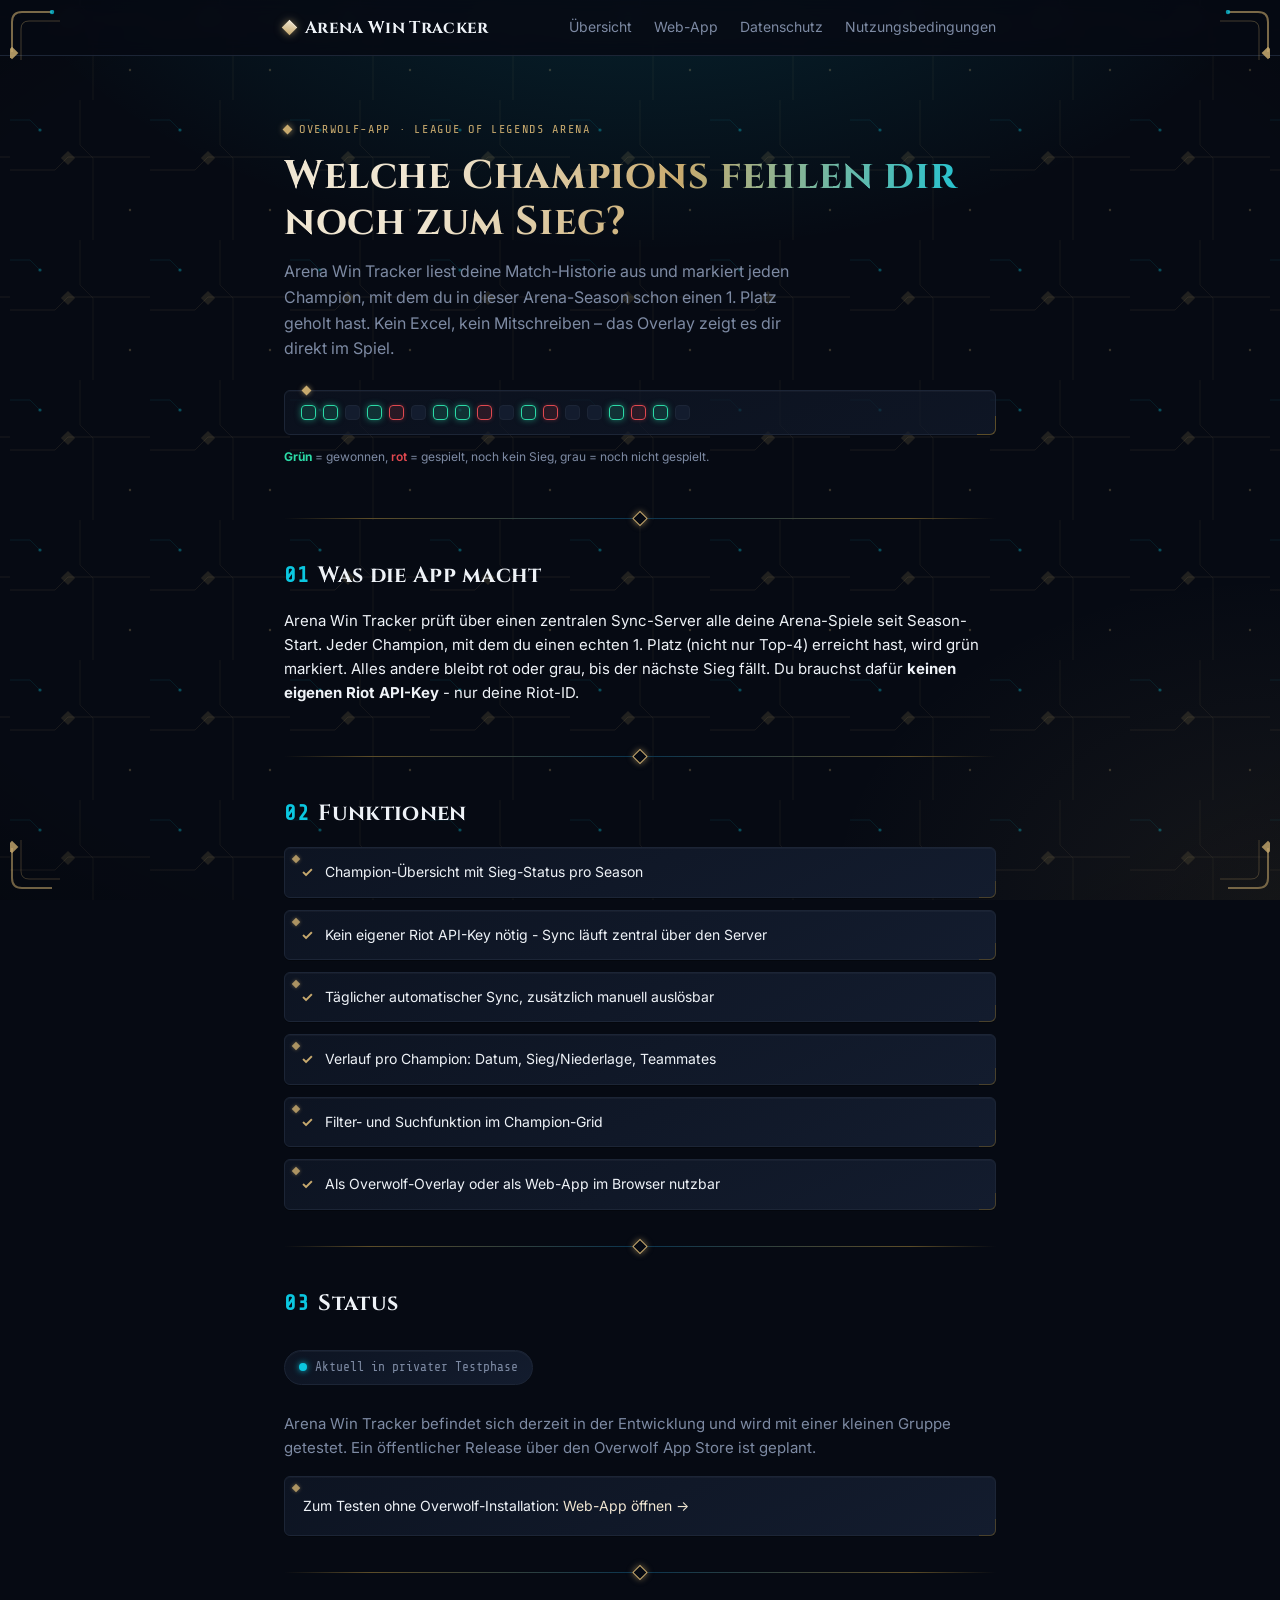
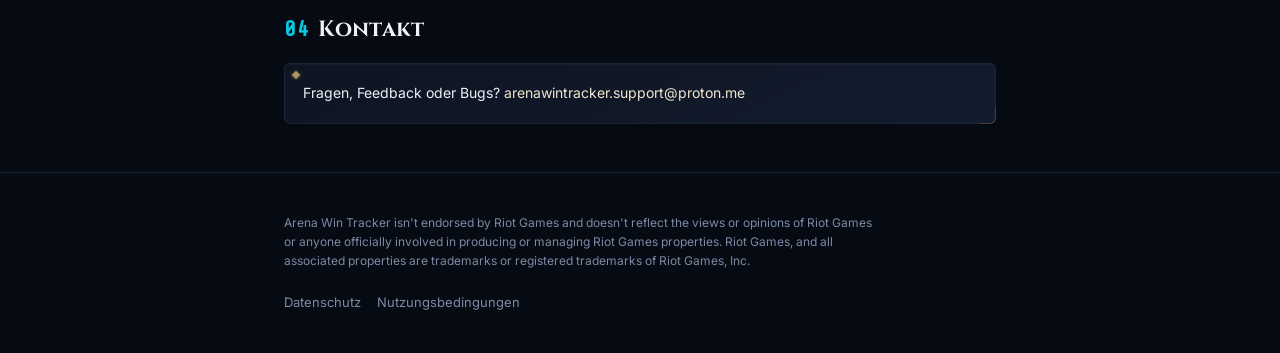
==== commit 959fc514: "as" ====
--- a/index.html
+++ b/index.html
@@ -1,318 +1,112 @@
 <!DOCTYPE html>
-<html lang="de" data-theme="dark">
+<html lang="de">
 <head>
   <meta charset="utf-8" />
-  <meta name="viewport" content="width=device-width, initial-scale=1, maximum-scale=1" />
-  <title>Arena Win Tracker - Web</title>
-
-  <!-- CSS: theme.css VOR app.css laden, damit die Variablen-Overrides ziehen -->
-  <link rel="stylesheet" href="theme.css?v=1" />
-  <link rel="stylesheet" href="mobile.css?v=1" />
-  <link rel="stylesheet" href="app.css?v=52" />
-
-  <style>
-    /* Kleine Web-spezifische Anpassungen, die im Overwolf-Overlay
-       nicht noetig sind (dort ist die Fenstergroesse fix). */
-    html, body { height: auto; min-height: 100vh; }
-    #app { height: auto; min-height: 100vh; width: 98%; max-width: 1900px; margin: 0 auto; }
-    #grid { max-height: 70vh; }
-    .webNotice {
-      background: rgba(255,122,60,0.10); border: 1px solid #ff7a3c;
-      border-radius: 8px; padding: 10px 12px; font-size: 11px;
-      color: #ffb37a; margin-bottom: 10px; -webkit-app-region: no-drag;
-    }
-    .headerBtns {
-      display: flex; gap: 4px; align-items: center;
-    }
-  </style>
+  <meta name="viewport" content="width=device-width, initial-scale=1" />
+  <title>Arena Win Tracker</title>
+  <meta name="description" content="Arena Win Tracker zeigt dir auf einen Blick, mit welchen Champions du in dieser League of Legends Arena-Season schon einen 1. Platz erreicht hast." />
+  <link rel="stylesheet" href="style.css" />
 </head>
 <body>
-  <div id="app">
 
-    <header>
-      <h1>Arena Win Tracker</h1>
-      <div class="headerBtns">
-        <button id="manualSyncBtn" title="Jetzt synchronisieren" data-i18n-title="manualSyncTitle">🔄</button>
-        <button id="friendsToggle" title="Freunde verwalten" data-i18n-title="friendsToggleTitle">👥</button>
-        <button id="settingsToggle" title="Einstellungen" data-i18n-title="settingsToggleTitle">⚙</button>
-      </div>
-    </header>
-
-    <p class="webNotice" data-i18n="webNotice">
-      Browser-Testversion. Funktioniert identisch zur Overwolf-App,
-      läuft aber als normale Webseite - kein Overwolf nötig.
-    </p>
-
-    <section id="friendsPanel" class="hidden">
-      <label><span data-i18n="friendIdLabel">Riot-ID des Freundes</span>
-        <input id="friendIdInput" type="text" placeholder="z.B. Buddy#EUW" data-i18n-placeholder="friendIdPlaceholder" list="registeredUsersList" />
-        <datalist id="registeredUsersList"></datalist>
-      </label>
-      <button id="addFriendBtn" data-i18n="addFriendBtn">+ Freund hinzufügen</button>
-      <p class="hint" style="margin:4px 0;" data-i18n="registeredUsersHint">Bereits registrierte Nutzer (anklicken zum Hinzufügen):</p>
-      <ul id="registeredUsersBox" class="suggestList"></ul>
-      <p class="hint" style="margin:8px 0 2px;" data-i18n="yourFriendsHint">Deine Freunde:</p>
-      <ul id="friendsList"></ul>
-    </section>
-
-    <section id="settingsPanel" class="hidden">
-      <label><span data-i18n="languageLabel">Sprache</span>
-        <select id="languageSelect">
-          <option value="de">Deutsch</option>
-          <option value="en">English</option>
-        </select>
-      </label>
-      <label><span data-i18n="riotIdLabel">Riot ID (Name#Tag)</span>
-        <input id="riotId" type="text" placeholder="z.B. Glitch#EUW" data-i18n-placeholder="riotIdPlaceholder" />
-      </label>
-      <label><span data-i18n="regionLabel">Region</span>
-        <select id="region">
-          <option value="europe">Europe (EUW/EUNE/TR/RU)</option>
-          <option value="americas">Americas (NA/BR/LAN/LAS)</option>
-          <option value="asia">Asia (KR/JP)</option>
-          <option value="sea">SEA (OCE/SG/PH/...)</option>
-        </select>
-      </label>
-      <label><span data-i18n="seasonStartLabel">Season-Start (Arena-Reset Datum)</span>
-        <div class="seasonStartRow">
-          <input id="seasonStart" type="date" />
-          <button id="resetSeasonStart" type="button" title="Auf Standard zurücksetzen (29.04.2026)" data-i18n="resetSeasonStartBtn" data-i18n-title="resetSeasonStartTitle">↺ Standard</button>
-        </div>
-      </label>
-      <div class="settingsActions">
-        <button id="saveSettings" data-i18n="saveSettingsBtn">Speichern</button>
-        <button id="resetData" class="danger" data-i18n="resetDataBtn">Lokale Anzeige zurücksetzen</button>
-      </div>
-      <p class="hint" data-i18n="settingsHint">
-        Server synct deine Daten automatisch alle 6 Stunden - kein eigener
-        Riot API-Key nötig.
-      </p>
-    </section>
-
-    <section id="statusBar">
-      <span id="statusText" data-i18n="statusNotConnected">Noch nicht verbunden</span>
-    </section>
-
-    <section id="summary">
-      <span id="summaryText">0 / 0 Champions gewonnen</span>
-      <span id="overallStatsText">0 Spiele (0 Siege / 0 Niederlagen)</span>
-      <input id="filterInput" type="text" placeholder="Champion suchen..." data-i18n-placeholder="champSearchPlaceholder" />
-      <select id="sortMode">
-        <option value="name" data-i18n="sortName">Name (A-Z)</option>
-        <option value="wins" data-i18n="sortWins">Meiste Wins</option>
-        <option value="tier" data-i18n="sortTier">Tier-Liste</option>
-      </select>
-      <label class="checkboxLabel">
-        <input id="onlyMissing" type="checkbox" />
-        <span data-i18n="onlyMissingLabel">nur offene zeigen</span>
-      </label>
-      <div class="seasonProgress" id="seasonProgress" style="display:none;">
-        <span class="seasonProgressLabel" id="seasonProgressLabel">0%</span>
-        <div class="seasonProgressBar">
-          <div class="seasonProgressFill" id="seasonProgressFill" style="width:0%"></div>
-        </div>
-        <span class="seasonProgressLabel" id="seasonProgressCount">0 / 0</span>
-      </div>
-    </section>
-
-    <div id="mainRow">
-      <section id="rankingPanel">
-        <button id="placementStatsBtn" class="rankingStatsBtn" title="Meine Platzierungsstatistik" data-i18n-title="placementStatsBtnTitle" data-i18n="placementStatsBtn">📊 Meine Statistik</button>
-        <div class="rankingTabs">
-          <button id="rankingTabGlobal" class="rankingTab active" data-i18n="tabGlobal">Global</button>
-          <button id="rankingTabFriends" class="rankingTab" data-i18n="tabFriends">Freunde</button>
-        </div>
-        <div class="rankingCategoryTabs">
-          <button id="rankCatChampions" class="rankCatTab active" data-i18n="rankCatChampions">Champions</button>
-          <button id="rankCatTotalWins" class="rankCatTab" data-i18n="rankCatTotalWins">Gesamt-Wins</button>
-          <button id="rankCatBestChamp" class="rankCatTab" data-i18n="rankCatBestChamp">Bester Champ</button>
-        </div>
-        <ol id="rankingList"></ol>
-        <p class="rankingUpdateNote" data-i18n="rankingUpdateNote">🕕 Update alle 6 Std.</p>
-      </section>
-
-      <section id="grid"></section>
-
-      <section id="champDetail" class="hidden"></section>
-
-      <section id="top30Trio"></section>
-      <div id="rightSidebarCol">
-        <button id="openItemsAugmentsBtn" data-i18n="openItemsAugmentsBtn">📦 Items &amp; Augments</button>
-        <section id="champBuildSidebar" class="hidden"></section>
-        <section id="externalTrio"></section>
+  <nav class="top">
+    <div class="wrap">
+      <div class="brand"><span class="dot"></span> Arena Win Tracker</div>
+      <div class="links">
+        <a href="index.html">Übersicht</a>
+        <a href="app/index.html">Web-App</a>
+        <a href="privacy.html">Datenschutz</a>
+        <a href="terms.html">Nutzungsbedingungen</a>
       </div>
     </div>
+  </nav>
 
-    <div id="champTooltip" class="hidden"></div>
-    <div id="mateTrioTooltip" class="hidden"></div>
+  <header class="hero">
+    <div class="wrap">
+      <div class="eyebrow">Overwolf-App · League of Legends Arena</div>
+      <h1>Welche Champions fehlen dir noch zum Sieg?</h1>
+      <p class="lead">
+        Arena Win Tracker liest deine Match-Historie aus und markiert jeden Champion,
+        mit dem du in dieser Arena-Season schon einen 1. Platz geholt hast. Kein Excel,
+        kein Mitschreiben – das Overlay zeigt es dir direkt im Spiel.
+      </p>
+      <div class="tile-row" aria-hidden="true">
+        <div class="tile won"></div><div class="tile won"></div><div class="tile"></div>
+        <div class="tile won"></div><div class="tile lost"></div><div class="tile"></div>
+        <div class="tile won"></div><div class="tile won"></div><div class="tile lost"></div>
+        <div class="tile"></div><div class="tile won"></div><div class="tile lost"></div>
+        <div class="tile"></div><div class="tile"></div><div class="tile won"></div>
+        <div class="tile lost"></div><div class="tile won"></div><div class="tile"></div>
+      </div>
+      <p class="tile-caption"><strong>Grün</strong> = gewonnen, <span class="lost-label">rot</span> = gespielt, noch kein Sieg, grau = noch nicht gespielt.</p>
+    </div>
+  </header>
 
-  </div>
+  <section class="block">
+    <div class="wrap">
+      <h2><span class="num">01</span>Was die App macht</h2>
+      <p>
+        Arena Win Tracker prüft über einen zentralen Sync-Server alle deine
+        Arena-Spiele seit Season-Start. Jeder Champion, mit dem du einen echten 1. Platz
+        (nicht nur Top-4) erreicht hast, wird grün markiert. Alles andere bleibt rot
+        oder grau, bis der nächste Sieg fällt. Du brauchst dafür <strong>keinen
+        eigenen Riot API-Key</strong> - nur deine Riot-ID.
+      </p>
+    </div>
+  </section>
 
-  <div id="itemsAugmentsOverlay" class="hidden">
-    <div id="itemsAugmentsBox">
-      <div id="buildConvertPickerOverlay" class="hidden">
-        <div id="buildConvertPickerBox">
-          <div id="buildConvertPickerHeader">
-            <h3 data-i18n="buildConvertPickerTitle">Champion wählen</h3>
-            <input id="buildConvertPickerSearch" type="text" data-i18n-placeholder="champSearchPlaceholder" placeholder="Champion suchen..." />
-            <button id="buildConvertPickerClose" title="Schließen" data-i18n-title="closeTitle">✕</button>
-          </div>
-          <p id="buildConvertPickerHint" data-i18n="buildConvertPickerHint">Der Champion-Build erscheint danach nur noch auf der Seite dieses Champions.</p>
-          <div id="buildConvertPickerGrid"></div>
-        </div>
-      </div>
-      <div id="itemsAugmentsHeader">
-        <h2 data-i18n="itemsAugmentsHeading">Arena Items &amp; Augments</h2>
-        <div class="playerViewHeaderBtns">
-          <button id="iaEditModeBtn" data-i18n="iaEditModeBtn">✏️ Synergien bearbeiten</button>
-          <button id="iaPresetModeBtn" data-i18n="iaPresetModeBtn">🔍 Schnellsuche</button>
-          <button id="itemsAugmentsClearFilter" class="hidden" data-i18n="itemsAugmentsClearFilter">Filter zurücksetzen</button>
-          <button id="itemsAugmentsClose" title="Schließen" data-i18n-title="closeTitle">✕</button>
-        </div>
-      </div>
-      <p id="itemsAugmentsHint" data-i18n="itemsAugmentsHint">Auf ein Augment oder Item klicken, um nur dazu passende Treffer zu sehen.</p>
-      <div id="iaSearchRow">
-        <input id="iaSearchInput" type="text" placeholder="Augment oder Item suchen..." data-i18n-placeholder="iaSearchPlaceholder" />
-      </div>
-      <div id="itemsAugmentsBody">
-        <section id="iaAugmentsCol">
-          <h3 data-i18n="iaAugmentsHeading">Augments</h3>
-          <div id="iaAugmentsList"></div>
-        </section>
-        <section id="iaItemsCol">
-          <h3 data-i18n="iaItemsHeading">Items</h3>
-          <div id="iaItemsList"></div>
-        </section>
-      </div>
-      <div id="iaDetailView" class="hidden">
-        <div id="iaSelectedCard"></div>
-        <div id="iaSynergyResults"></div>
-      </div>
-      <div id="iaPresetView" class="hidden">
-        <div id="iaPresetExisting">
-          <h4 data-i18n="iaPresetExistingHeading">Bestehende Schnellsuchen</h4>
-          <ul id="iaPresetExistingList"></ul>
-        </div>
-        <div id="iaPresetNameRow">
-          <input id="iaPresetNameInput" type="text" placeholder="Preset-Name (z.B. Tank, Full Autocast, Onhit Atkspeed)..." data-i18n-placeholder="iaPresetNamePlaceholder" />
-        </div>
-        <div id="iaPresetSearchRow">
-          <input id="iaPresetSearchInput" type="text" placeholder="Augment oder Item suchen..." data-i18n-placeholder="iaSearchPlaceholder" />
-        </div>
-        <div id="iaPresetItemsGrid"></div>
-        <div id="buildSelectedNotesSection" class="hidden">
-          <h4 data-i18n="buildSelectedNotesHeading">Ausgewählt (optional: Notiz hinzufügen)</h4>
-          <div id="buildSelectedNotesList"></div>
-        </div>
-        <div id="buildSkillPathSection" class="hidden">
-          <h4 data-i18n="buildSkillPathHeading">Skill Path</h4>
-          <div id="buildSkillPathGrid"></div>
-          <button id="buildSkillPathReset" data-i18n="buildSkillPathReset">Zurücksetzen</button>
-        </div>
-        <div id="iaEditActions">
-          <button id="iaPresetSave" data-i18n="iaPresetSave">Speichern</button>
-          <button id="iaPresetCancel" data-i18n="iaEditCancel">Fertig</button>
-          <span id="iaPresetStatus"></span>
-        </div>
-      </div>
-      <div id="iaEditView" class="hidden">
-        <p id="iaEditHint" data-i18n="iaEditHint">Augment oder Item auswählen, dann unten anklicken, um Synergien hinzuzufügen (+) oder zu entfernen (✕). Wirkt automatisch in beide Richtungen.</p>
-        <div id="iaEditSelectedCard"></div>
-        <div id="iaEditSearchRow">
-          <input id="iaEditSearchInput" type="text" placeholder="Augment oder Item suchen..." data-i18n-placeholder="iaSearchPlaceholder" />
-          <select id="iaEditCategoryFilter"></select>
-        </div>
-        <div id="iaEditItemsGrid"></div>
-        <div id="iaEditActions">
-          <button id="iaEditClearAll" class="danger" data-i18n="iaEditClearAll">Alle entfernen</button>
-          <button id="iaEditCancel" data-i18n="iaEditCancel">Fertig</button>
-          <span id="iaEditStatus"></span>
-        </div>
+  <section class="block">
+    <div class="wrap">
+      <h2><span class="num">02</span>Funktionen</h2>
+      <ul class="feature-list">
+        <li><span class="mark">✓</span> Champion-Übersicht mit Sieg-Status pro Season</li>
+        <li><span class="mark">✓</span> Kein eigener Riot API-Key nötig - Sync läuft zentral über den Server</li>
+        <li><span class="mark">✓</span> Täglicher automatischer Sync, zusätzlich manuell auslösbar</li>
+        <li><span class="mark">✓</span> Verlauf pro Champion: Datum, Sieg/Niederlage, Teammates</li>
+        <li><span class="mark">✓</span> Filter- und Suchfunktion im Champion-Grid</li>
+        <li><span class="mark">✓</span> Als Overwolf-Overlay oder als Web-App im Browser nutzbar</li>
+      </ul>
+    </div>
+  </section>
+
+  <section class="block">
+    <div class="wrap">
+      <h2><span class="num">03</span>Status</h2>
+      <p class="status-badge"><span class="pulse"></span> Aktuell in privater Testphase</p>
+      <p class="muted" style="margin-top:14px;">
+        Arena Win Tracker befindet sich derzeit in der Entwicklung und wird mit einer
+        kleinen Gruppe getestet. Ein öffentlicher Release über den Overwolf App Store
+        ist geplant.
+      </p>
+      <div class="contact-box" style="margin-top:16px;">
+        Zum Testen ohne Overwolf-Installation: <a href="app/index.html">Web-App öffnen →</a>
       </div>
     </div>
-  </div>
+  </section>
 
-  <div id="playerViewOverlay" class="hidden">
-    <div id="playerViewBox">
-      <div id="playerViewHeader">
-        <h2 id="playerViewName">Spieler</h2>
-        <div class="playerViewHeaderBtns">
-          <button id="playerViewAddFriend" data-i18n="addFriendBtnShort">+ Freund</button>
-          <button id="playerViewClose" title="Schließen" data-i18n-title="closeTitle">✕</button>
-        </div>
-      </div>
-      <p id="playerViewSummary"></p>
-      <input id="playerViewFilter" type="text" placeholder="Champion suchen..." data-i18n-placeholder="champSearchPlaceholder" />
-      <section id="playerViewGrid"></section>
-    </div>
-  </div>
-
-  <div id="placementStatsOverlay" class="hidden">
-    <div id="placementStatsBox">
-      <div id="placementStatsHeader">
-        <h2 data-i18n="placementStatsHeading">📊 Meine Statistiken</h2>
-        <button id="placementStatsClose" title="Schließen" data-i18n-title="closeTitle">✕</button>
-      </div>
-      <div class="dbTabBar" id="placementStatsTabBar">
-        <button class="dbTabBtn active" id="placementTabBtnPlacements" data-i18n="placementTabPlacements">Champions</button>
-        <button class="dbTabBtn" id="placementTabBtnMates" data-i18n="placementTabMates">Mitspieler</button>
-        <button class="dbTabBtn" id="placementTabBtnHistory" data-i18n="placementTabHistory">Verlauf</button>
-      </div>
-      <div id="placementStatsBody">
-        <div class="dbTabPanel" id="placementPanelPlacements">
-          <div class="detailSection" id="placementOverallSection"></div>
-          <div class="detailSection" id="placementPerChampSection">
-            <h3 data-i18n="placementPerChampHeading">Platzierungen pro Champion</h3>
-            <input id="placementChampFilter" type="text" placeholder="Champion suchen..." data-i18n-placeholder="champSearchPlaceholder" />
-            <div id="placementChampList"></div>
-          </div>
-        </div>
-        <div class="dbTabPanel hidden" id="placementPanelMates">
-          <div class="detailSection" id="placementMatesSection">
-            <div id="placementMateListView">
-              <h3 data-i18n="placementMatesHeading">Mitspieler (nach gemeinsamen Spielen)</h3>
-              <div class="placementMatesToolbar">
-                <input id="placementMateFilter" type="text" placeholder="Mitspieler suchen..." data-i18n-placeholder="placementMateFilterPlaceholder" />
-                <select id="placementMateSort">
-                  <option value="games" data-i18n="placementMateSortGames">Meiste Spiele</option>
-                  <option value="wins" data-i18n="placementMateSortWins">Meiste Siege</option>
-                  <option value="winrate" data-i18n="placementMateSortWinrate">Beste Winrate (1. Platz)</option>
-                </select>
-              </div>
-              <div id="placementMateList"></div>
-            </div>
-            <div id="placementMateDetailView" class="hidden">
-              <div class="detailHeader">
-                <button class="backArrowBtn" id="placementMateDetailBack" title="Zurück" data-i18n-title="backToGridTitle">←</button>
-                <span id="placementMateDetailIcon"></span>
-                <h2 id="placementMateDetailName"></h2>
-              </div>
-              <div id="placementMateDetailBody"></div>
-            </div>
-          </div>
-        </div>
-        <div class="dbTabPanel hidden" id="placementPanelHistory">
-          <div class="detailSection" id="placementHistorySection">
-            <div id="placementHistoryListView">
-              <h3 data-i18n="placementHistoryHeading">Spielverlauf (alle Arena-Runden)</h3>
-              <input id="placementHistoryFilter" type="text" placeholder="Champion suchen..." data-i18n-placeholder="champSearchPlaceholder" />
-              <div id="placementHistoryList"></div>
-            </div>
-            <div id="placementHistoryDetailView" class="hidden">
-              <div class="detailHeader">
-                <button class="backArrowBtn" id="placementHistoryDetailBack" title="Zurück" data-i18n-title="backToGridTitle">←</button>
-                <span id="matchDetailIcon"></span>
-                <h2 id="matchDetailTitle"></h2>
-              </div>
-              <div id="matchDetailBody"></div>
-            </div>
-          </div>
-        </div>
+  <section class="block">
+    <div class="wrap">
+      <h2><span class="num">04</span>Kontakt</h2>
+      <div class="contact-box">
+        Fragen, Feedback oder Bugs? <a href="mailto:arenawintracker.support@proton.me">arenawintracker.support@proton.me</a>
       </div>
     </div>
-  </div>
+  </section>
 
-  <!-- Cache-Busting: v=63 (+ K/D/A und Items in der Verlaufsliste) -->
-  <script src="app.js?v=63"></script>
+  <footer>
+    <div class="wrap">
+      <p class="riot-disclaimer">
+        Arena Win Tracker isn't endorsed by Riot Games and doesn't reflect the views or
+        opinions of Riot Games or anyone officially involved in producing or managing
+        Riot Games properties. Riot Games, and all associated properties are trademarks
+        or registered trademarks of Riot Games, Inc.
+      </p>
+      <div class="links">
+        <a href="privacy.html">Datenschutz</a>
+        <a href="terms.html">Nutzungsbedingungen</a>
+      </div>
+    </div>
+  </footer>
+
 </body>
 </html>
--- a/style.css
+++ b/style.css
@@ -0,0 +1,255 @@
+@import url('https://fonts.googleapis.com/css2?family=Cinzel:wght@600;700&family=Inter:wght@400;500;600&family=Share+Tech+Mono&display=swap');
+
+:root {
+  --bg: #060a13;
+  --surface: #0d1422;
+  --surface-2: #131c2e;
+  --gold: #c8aa6e;
+  --gold-light: #f0e6d2;
+  --gold-dim: #5c4d28;
+  --cyan: #0bc7e0;
+  --cyan-dim: #0a3550;
+  --win: #2bd9a6;
+  --missing: #e0484f;
+  --text: #eef2f7;
+  --muted: #7d8aa3;
+  --border: #1c2536;
+}
+
+* { box-sizing: border-box; }
+html { scroll-behavior: smooth; }
+
+body {
+  margin: 0;
+  background: var(--bg);
+  background-image:
+    radial-gradient(ellipse 1100px 600px at 50% -12%, rgba(11,199,224,0.16), transparent 60%),
+    radial-gradient(ellipse 700px 500px at 100% 100%, rgba(200,170,110,0.08), transparent 65%),
+    radial-gradient(ellipse 1400px 900px at 50% 50%, transparent 55%, rgba(0,0,0,0.55) 100%),
+    url("data:image/svg+xml,<svg xmlns='http://www.w3.org/2000/svg' width='140' height='140'><path d='M0 70 H45 L58 57 H140' stroke='%23c8aa6e' stroke-width='1' fill='none' opacity='0.10'/><path d='M70 0 V45 L83 58 V140' stroke='%23c8aa6e' stroke-width='1' fill='none' opacity='0.07'/><path d='M0 20 H20 L30 30' stroke='%230bc7e0' stroke-width='1' fill='none' opacity='0.10'/><rect x='53' y='53' width='10' height='10' fill='%23c8aa6e' opacity='0.14' transform='rotate(45 58 58)'/><circle cx='30' cy='30' r='1.6' fill='%230bc7e0' opacity='0.35'/><circle cx='120' cy='110' r='1.2' fill='%23c8aa6e' opacity='0.25'/></svg>");
+  background-position: top center, bottom right, center, center;
+  background-repeat: no-repeat, no-repeat, no-repeat, repeat;
+  background-attachment: fixed, fixed, fixed, fixed;
+  position: relative;
+  color: var(--text);
+  font-family: 'Inter', "Segoe UI", Arial, sans-serif;
+  line-height: 1.6;
+}
+body::before, body::after {
+  content: ""; position: fixed; width: 60px; height: 60px; z-index: 5; pointer-events: none;
+}
+body::before { left: 10px; bottom: 10px; background: url("data:image/svg+xml,<svg xmlns='http://www.w3.org/2000/svg' width='60' height='60'><path d='M2 18 L2 48 Q2 58 12 58 L42 58' stroke='%23c8aa6e' stroke-width='2' fill='none' opacity='0.55'/><path d='M11 10 L11 41 Q11 49 19 49 L50 49' stroke='%23c8aa6e' stroke-width='1' fill='none' opacity='0.28'/><rect x='-2.5' y='12.5' width='9' height='9' fill='%23c8aa6e' opacity='0.8' transform='rotate(45 2 17)'/></svg>") no-repeat; }
+body::after  { right: 10px; bottom: 10px; background: url("data:image/svg+xml,<svg xmlns='http://www.w3.org/2000/svg' width='60' height='60'><path d='M58 18 L58 48 Q58 58 48 58 L18 58' stroke='%23c8aa6e' stroke-width='2' fill='none' opacity='0.55'/><path d='M49 10 L49 41 Q49 49 41 49 L10 49' stroke='%23c8aa6e' stroke-width='1' fill='none' opacity='0.28'/><rect x='53.5' y='12.5' width='9' height='9' fill='%23c8aa6e' opacity='0.8' transform='rotate(45 58 17)'/></svg>") no-repeat; }
+
+h1, h2, h3, .display {
+  font-family: 'Cinzel', "Segoe UI", Arial, sans-serif;
+  font-weight: 700;
+  letter-spacing: 0.015em;
+}
+
+a { color: var(--gold-light); text-decoration: none; }
+a:hover { text-decoration: underline; color: var(--cyan); }
+a:focus-visible, button:focus-visible { outline: 2px solid var(--cyan); outline-offset: 2px; }
+
+.wrap { max-width: 760px; margin: 0 auto; padding: 0 24px; }
+
+/* ---------- Nav ---------- */
+
+nav.top {
+  border-bottom: 1px solid var(--border);
+  background: rgba(6,10,19,0.86);
+  backdrop-filter: blur(8px);
+  position: sticky; top: 0; z-index: 10;
+}
+nav.top::before, nav.top::after {
+  content: ""; position: fixed; top: 10px; width: 60px; height: 60px; z-index: 11; pointer-events: none;
+}
+nav.top::before { left: 10px; background: url("data:image/svg+xml,<svg xmlns='http://www.w3.org/2000/svg' width='60' height='60'><path d='M2 42 L2 12 Q2 2 12 2 L42 2' stroke='%23c8aa6e' stroke-width='2' fill='none' opacity='0.6'/><path d='M11 50 L11 19 Q11 11 19 11 L50 11' stroke='%23c8aa6e' stroke-width='1' fill='none' opacity='0.32'/><rect x='-2.5' y='38.5' width='9' height='9' fill='%23c8aa6e' opacity='0.85' transform='rotate(45 2 43)'/><circle cx='42' cy='2' r='2.2' fill='%230bc7e0' opacity='0.75'/></svg>") no-repeat; }
+nav.top::after  { right: 10px; background: url("data:image/svg+xml,<svg xmlns='http://www.w3.org/2000/svg' width='60' height='60'><path d='M58 42 L58 12 Q58 2 48 2 L18 2' stroke='%23c8aa6e' stroke-width='2' fill='none' opacity='0.6'/><path d='M49 50 L49 19 Q49 11 41 11 L10 11' stroke='%23c8aa6e' stroke-width='1' fill='none' opacity='0.32'/><rect x='53.5' y='38.5' width='9' height='9' fill='%23c8aa6e' opacity='0.85' transform='rotate(45 58 43)'/><circle cx='18' cy='2' r='2.2' fill='%230bc7e0' opacity='0.75'/></svg>") no-repeat; }
+nav.top .wrap {
+  display: flex; align-items: center; justify-content: space-between;
+  padding: 14px 24px;
+}
+.brand {
+  display: flex; align-items: center; gap: 10px;
+  font-family: 'Cinzel', sans-serif; font-weight: 700; font-size: 17px; color: var(--text);
+  letter-spacing: 0.02em;
+}
+.brand .dot {
+  width: 11px; height: 11px; background: linear-gradient(145deg, var(--gold-light), var(--gold));
+  transform: rotate(45deg);
+  box-shadow: 0 0 8px rgba(200,170,110,0.65), inset 0 1px 0 rgba(255,255,255,0.4);
+}
+nav.top .links { display: flex; gap: 22px; font-size: 14px; }
+nav.top .links a { color: var(--muted); }
+nav.top .links a:hover { color: var(--gold-light); text-decoration: none; }
+
+/* ---------- Hero ---------- */
+
+.hero { padding: 64px 0 40px; position: relative; }
+.eyebrow {
+  font-family: 'Share Tech Mono', monospace;
+  color: var(--gold); font-size: 12px; letter-spacing: 0.14em;
+  text-transform: uppercase; font-weight: 400; margin-bottom: 14px;
+  display: flex; align-items: center; gap: 8px;
+}
+.eyebrow::before {
+  content: "";
+  width: 7px; height: 7px; background: var(--gold);
+  transform: rotate(45deg);
+  box-shadow: 0 0 6px rgba(200,170,110,0.8);
+  flex-shrink: 0;
+}
+.hero h1 {
+  font-size: 40px; line-height: 1.15; margin: 0 0 14px;
+  background: linear-gradient(100deg, var(--gold-light) 20%, var(--gold) 55%, var(--cyan) 100%);
+  -webkit-background-clip: text; background-clip: text; color: transparent;
+}
+.hero p.lead { color: var(--muted); font-size: 16px; max-width: 520px; margin: 0 0 28px; }
+
+/* Signature element: Champion-Pool Fortschrittsreihe als gerahmtes Hextech-Panel */
+.tile-row {
+  display: flex; gap: 7px; flex-wrap: wrap; margin-bottom: 10px;
+  position: relative; padding: 14px 16px;
+  border: 1px solid var(--border); border-radius: 6px;
+  background: linear-gradient(155deg, rgba(13,20,34,0.65), rgba(19,28,46,0.65));
+  box-shadow: inset 0 1px 0 rgba(255,255,255,0.03);
+}
+.tile-row::before {
+  content: ""; position: absolute; top: -4px; left: 18px;
+  width: 7px; height: 7px; background: var(--gold);
+  transform: rotate(45deg); box-shadow: 0 0 5px rgba(200,170,110,0.7);
+}
+.tile-row::after {
+  content: ""; position: absolute; bottom: -1px; right: -1px;
+  width: 18px; height: 18px;
+  border-bottom: 1.5px solid var(--gold-dim); border-right: 1.5px solid var(--gold-dim);
+  border-radius: 0 0 6px 0;
+}
+.tile {
+  width: 15px; height: 15px;
+  border-radius: 4px;
+  background: var(--surface-2);
+  border: 1.5px solid var(--border);
+  transition: transform 0.12s ease, box-shadow 0.12s ease;
+}
+.tile.won { background: rgba(43,217,166,0.16); border-color: var(--win); box-shadow: 0 0 6px rgba(43,217,166,0.5); }
+.tile.lost { background: rgba(224,72,79,0.14); border-color: var(--missing); box-shadow: 0 0 4px rgba(224,72,79,0.3); }
+.tile-row:hover .tile { transform: scale(1.05); }
+.tile-caption { font-size: 12px; color: var(--muted); }
+.tile-caption strong { color: var(--win); }
+.tile-caption .lost-label { color: var(--missing); font-weight: 600; }
+
+/* ---------- Sections ---------- */
+
+section.block {
+  padding: 40px 0 36px; border-top: none; position: relative;
+}
+section.block::before {
+  content: "";
+  position: absolute; top: 0; left: 50%; transform: translateX(-50%);
+  width: calc(100% - 48px); max-width: 712px; height: 1px;
+  background: linear-gradient(90deg, transparent, var(--gold-dim) 12%, var(--cyan-dim) 50%, var(--gold-dim) 88%, transparent);
+}
+section.block::after {
+  content: "";
+  position: absolute; top: -5px; left: 50%;
+  width: 9px; height: 9px; background: var(--bg);
+  border: 1.5px solid var(--gold);
+  transform: translateX(-50%) rotate(45deg);
+  box-shadow: 0 0 6px rgba(200,170,110,0.6);
+}
+section.block h2 { font-size: 22px; margin: 0 0 16px; color: var(--text); }
+section.block h2 .num {
+  font-family: 'Share Tech Mono', monospace; color: var(--cyan);
+  margin-right: 8px; letter-spacing: 0.05em;
+}
+
+.feature-list { list-style: none; margin: 0; padding: 0; display: grid; gap: 12px; }
+.feature-list li {
+  position: relative;
+  display: flex; gap: 12px; align-items: flex-start; padding: 13px 16px;
+  background: linear-gradient(155deg, var(--surface), var(--surface-2));
+  border: 1px solid var(--border); border-radius: 6px; font-size: 14px;
+  box-shadow: inset 0 1px 0 rgba(255,255,255,0.03), 0 1px 0 rgba(0,0,0,0.3);
+  transition: border-color 0.18s ease, transform 0.18s ease, box-shadow 0.18s ease;
+}
+.feature-list li:hover {
+  border-color: var(--gold-dim);
+  transform: translateY(-1px);
+  box-shadow: inset 0 1px 0 rgba(255,255,255,0.04), 0 6px 18px rgba(0,0,0,0.35);
+}
+.feature-list li::before, .contact-box::before {
+  content: ""; position: absolute; top: 8px; left: 8px;
+  width: 6px; height: 6px; background: var(--gold);
+  transform: rotate(45deg); opacity: 0.85; pointer-events: none;
+  box-shadow: 0 0 4px rgba(200,170,110,0.6);
+}
+.feature-list li::after, .contact-box::after {
+  content: ""; position: absolute; bottom: -1px; right: -1px;
+  width: 16px; height: 16px; pointer-events: none;
+  border-bottom: 1.5px solid var(--gold-dim); border-right: 1.5px solid var(--gold-dim);
+  border-radius: 0 0 6px 0; opacity: 0.7;
+}
+.feature-list li .mark { color: var(--gold); font-weight: 700; flex-shrink: 0; }
+
+.status-badge {
+  display: inline-flex; align-items: center; gap: 8px;
+  background: linear-gradient(155deg, var(--surface), var(--surface-2));
+  border: 1px solid var(--border);
+  border-radius: 999px; padding: 6px 14px; font-size: 13px; color: var(--muted);
+  font-family: 'Share Tech Mono', monospace;
+  box-shadow: inset 0 1px 0 rgba(255,255,255,0.04);
+}
+.status-badge .pulse {
+  width: 8px; height: 8px; border-radius: 50%; background: var(--cyan);
+  box-shadow: 0 0 6px rgba(11,199,224,0.9);
+  animation: hexPulse 1.8s ease-in-out infinite;
+}
+@keyframes hexPulse {
+  0%, 100% { opacity: 1; box-shadow: 0 0 4px rgba(11,199,224,0.7); }
+  50% { opacity: 0.55; box-shadow: 0 0 10px rgba(11,199,224,1); }
+}
+
+p { color: var(--text); font-size: 15px; }
+p.muted, .muted { color: var(--muted); }
+
+table.legal { width: 100%; border-collapse: collapse; font-size: 14px; margin: 16px 0; }
+table.legal th, table.legal td {
+  text-align: left; padding: 10px 12px; border-bottom: 1px solid var(--border); vertical-align: top;
+}
+table.legal th { color: var(--gold-light); font-weight: 600; width: 38%; font-family: 'Share Tech Mono', monospace; font-size: 12.5px; letter-spacing: 0.02em; }
+table.legal tr { transition: background 0.15s ease; }
+table.legal tr:hover td, table.legal tr:hover th { background: rgba(11,199,224,0.06); }
+
+.contact-box {
+  position: relative;
+  background: linear-gradient(155deg, var(--surface), var(--surface-2));
+  border: 1px solid var(--border);
+  border-radius: 6px; padding: 18px; font-size: 14px;
+  box-shadow: inset 0 1px 0 rgba(255,255,255,0.03), 0 1px 0 rgba(0,0,0,0.3);
+}
+
+/* ---------- Footer ---------- */
+
+footer {
+  border-top: 1px solid var(--border);
+  padding: 28px 0 40px; margin-top: 12px;
+}
+footer .wrap { display: flex; flex-direction: column; gap: 10px; }
+.riot-disclaimer {
+  font-size: 12px; color: var(--muted); line-height: 1.6; max-width: 600px;
+}
+footer .links { display: flex; gap: 16px; font-size: 13px; }
+footer .links a { color: var(--muted); }
+footer .links a:hover { color: var(--gold-light); }
+
+@media (max-width: 560px) {
+  .hero h1 { font-size: 30px; }
+  nav.top::before, nav.top::after, body::before, body::after { display: none; }
+}
+
+@media (prefers-reduced-motion: reduce) {
+  html { scroll-behavior: auto; }
+  .status-badge .pulse { animation: none; }
+}
